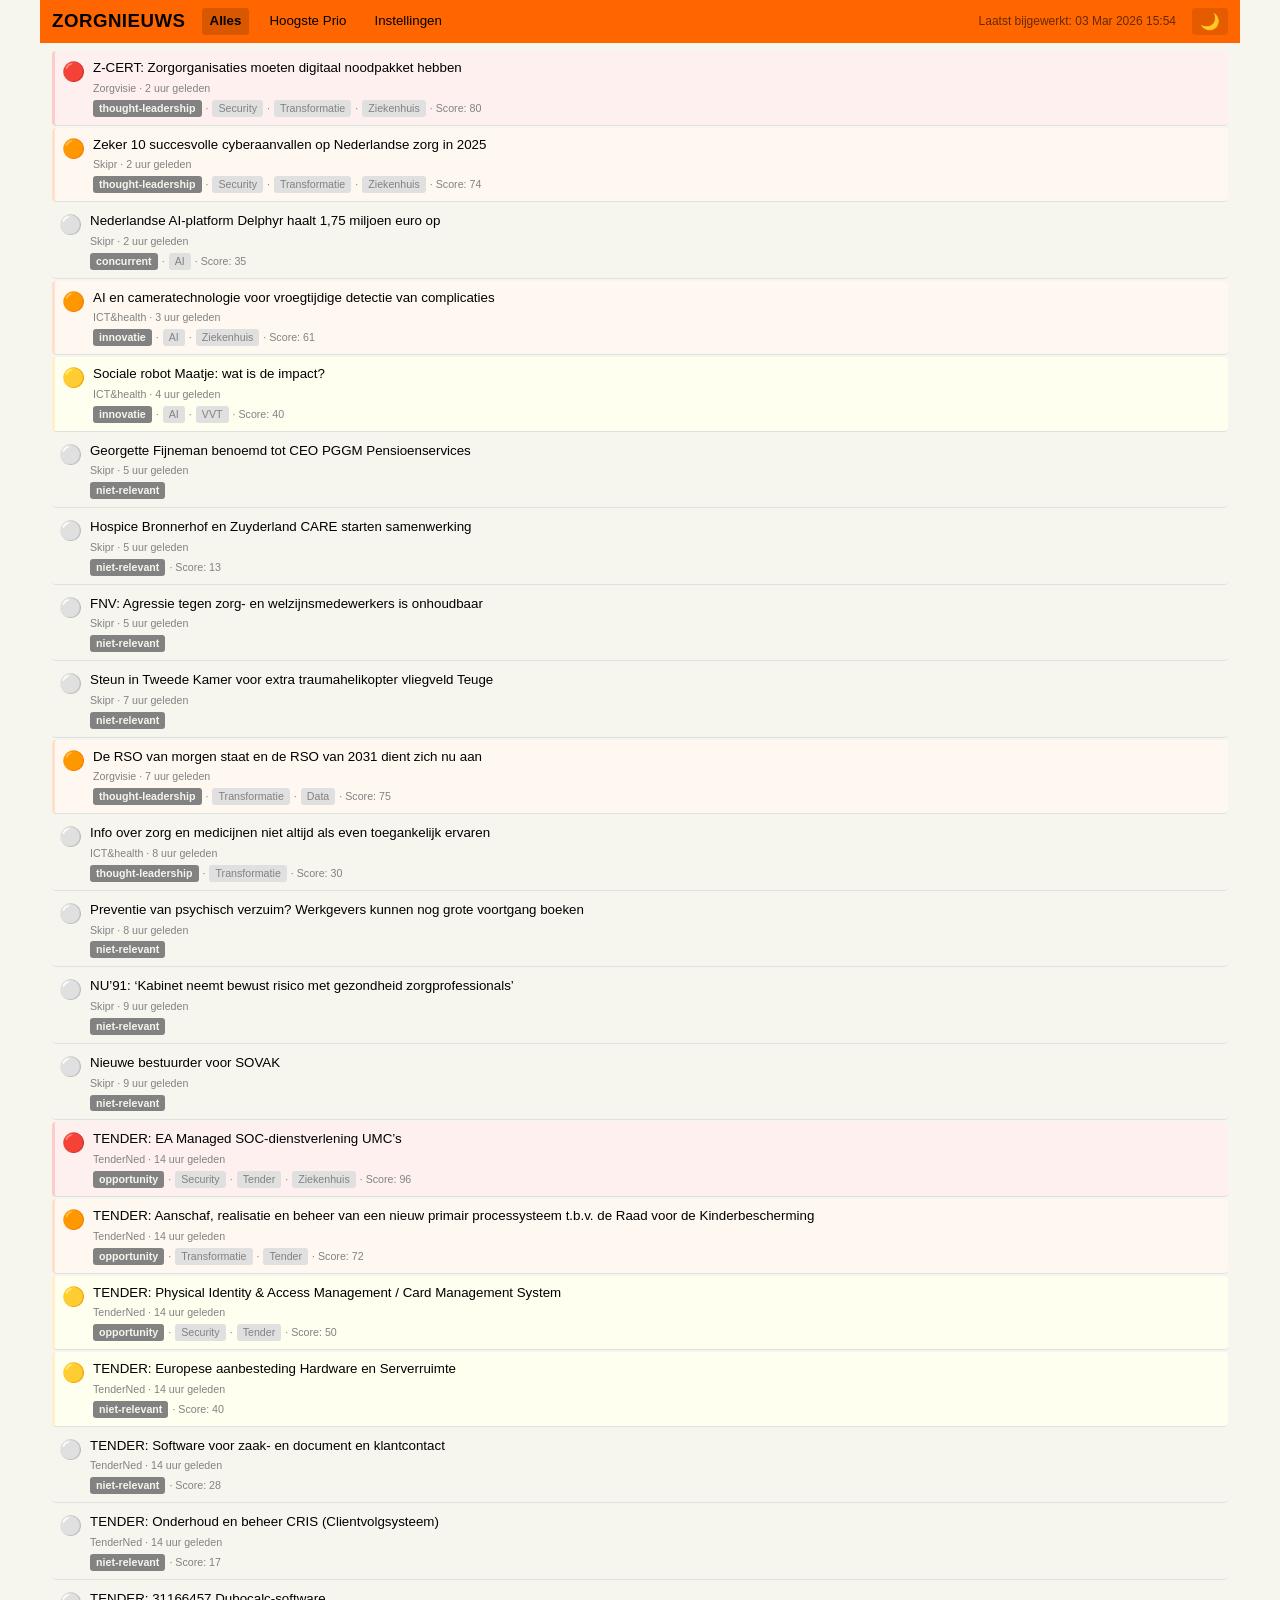
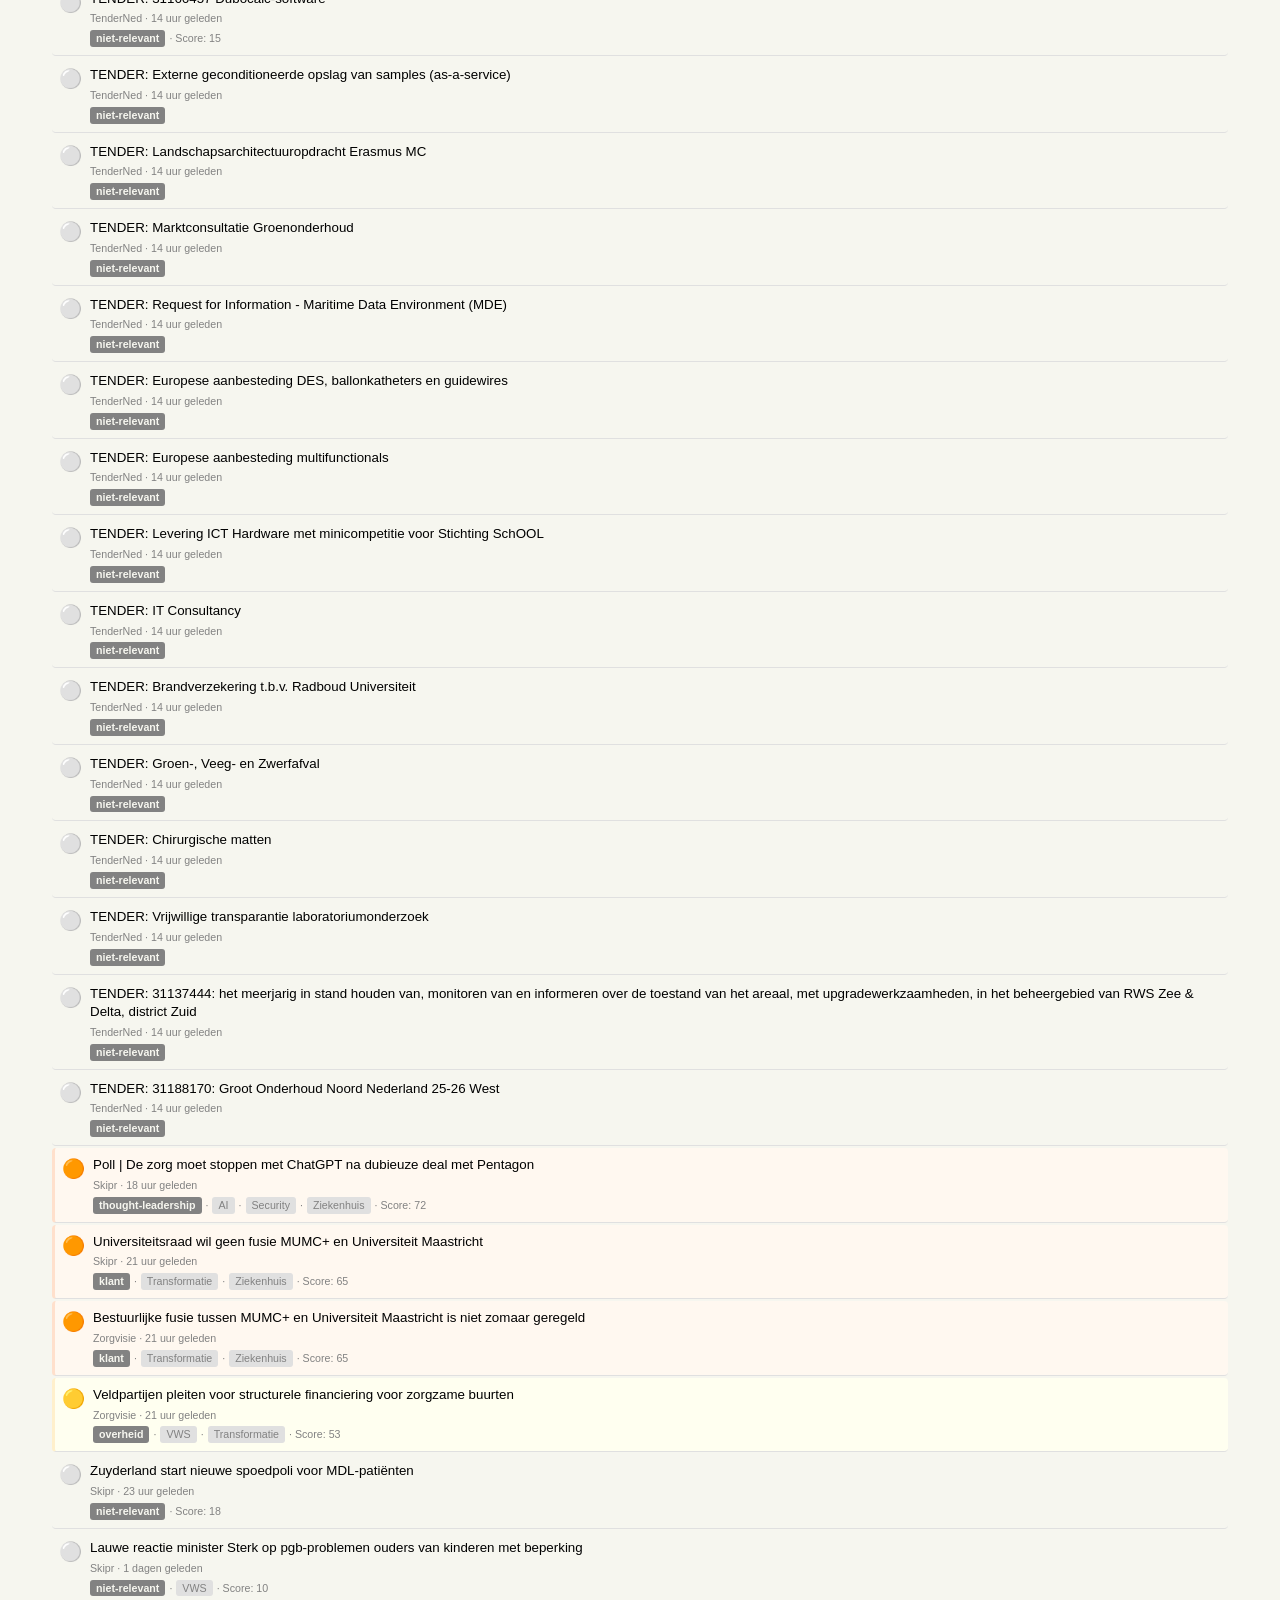
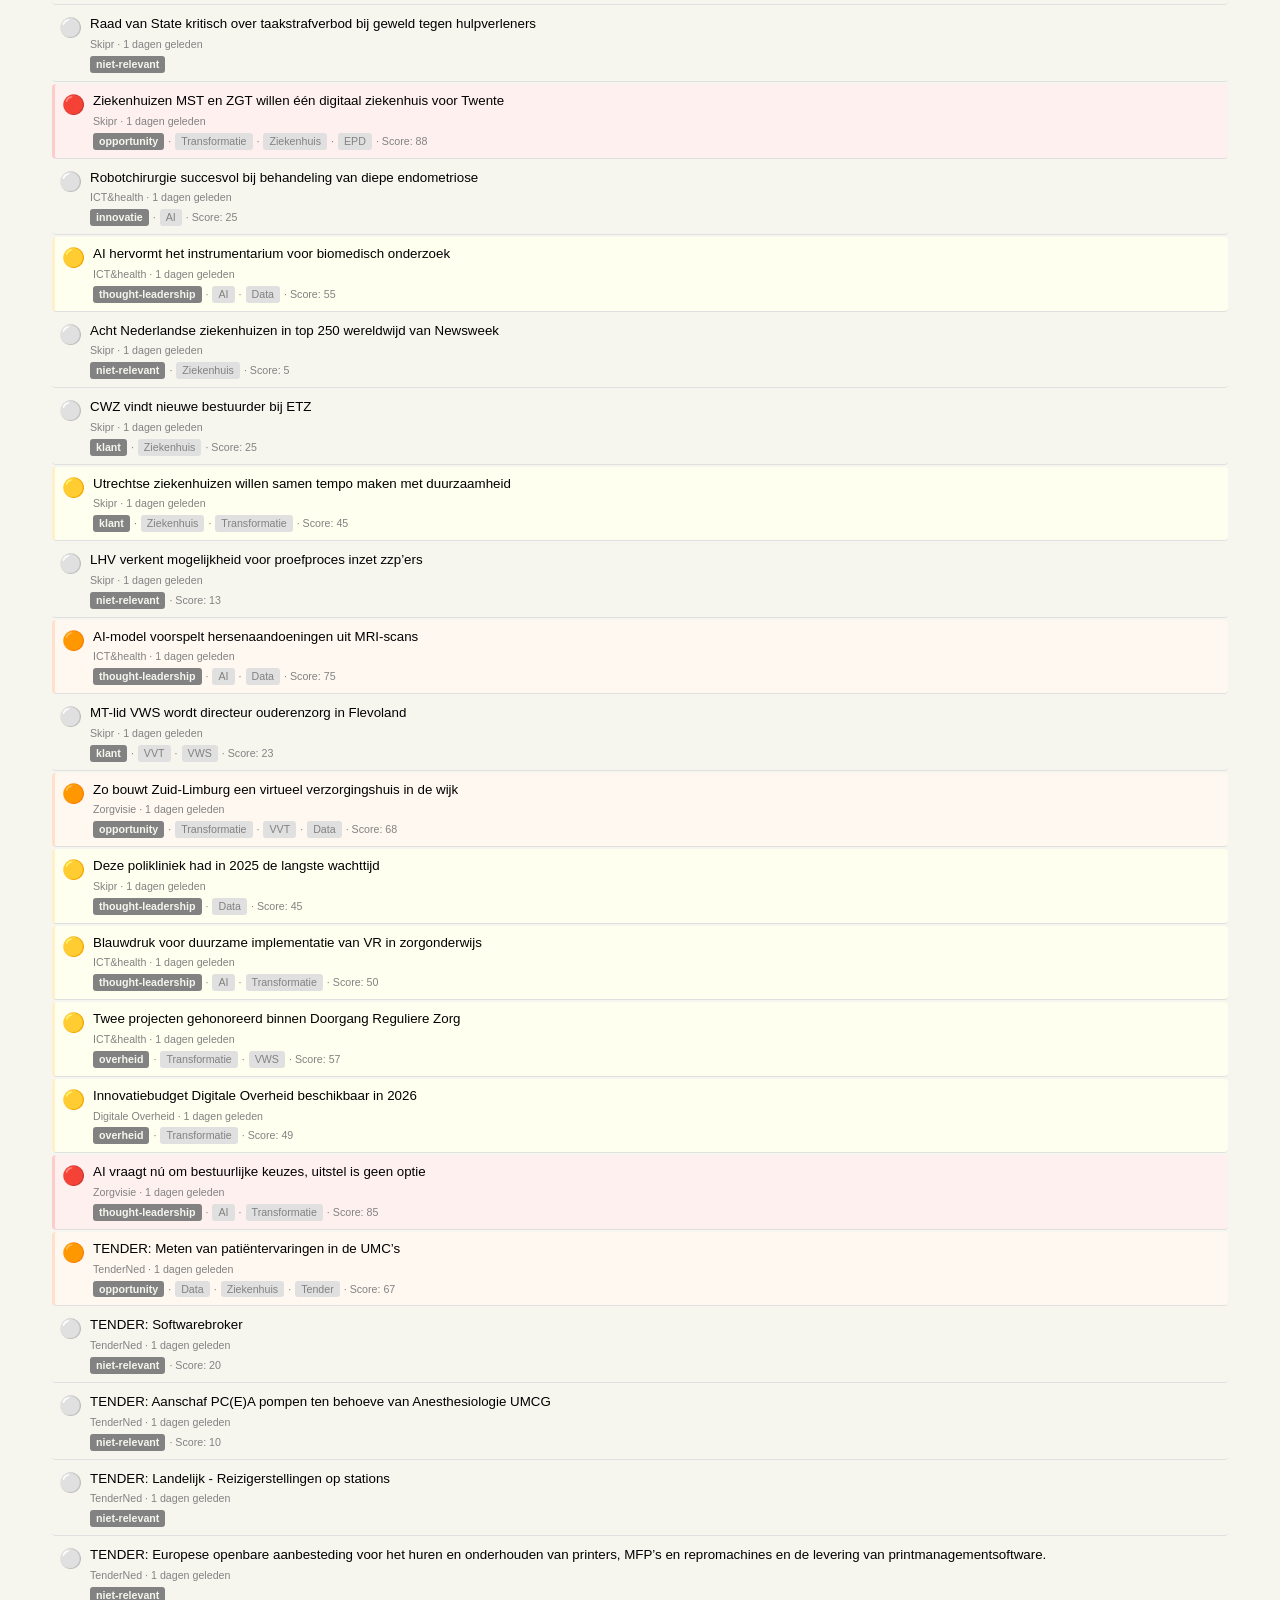
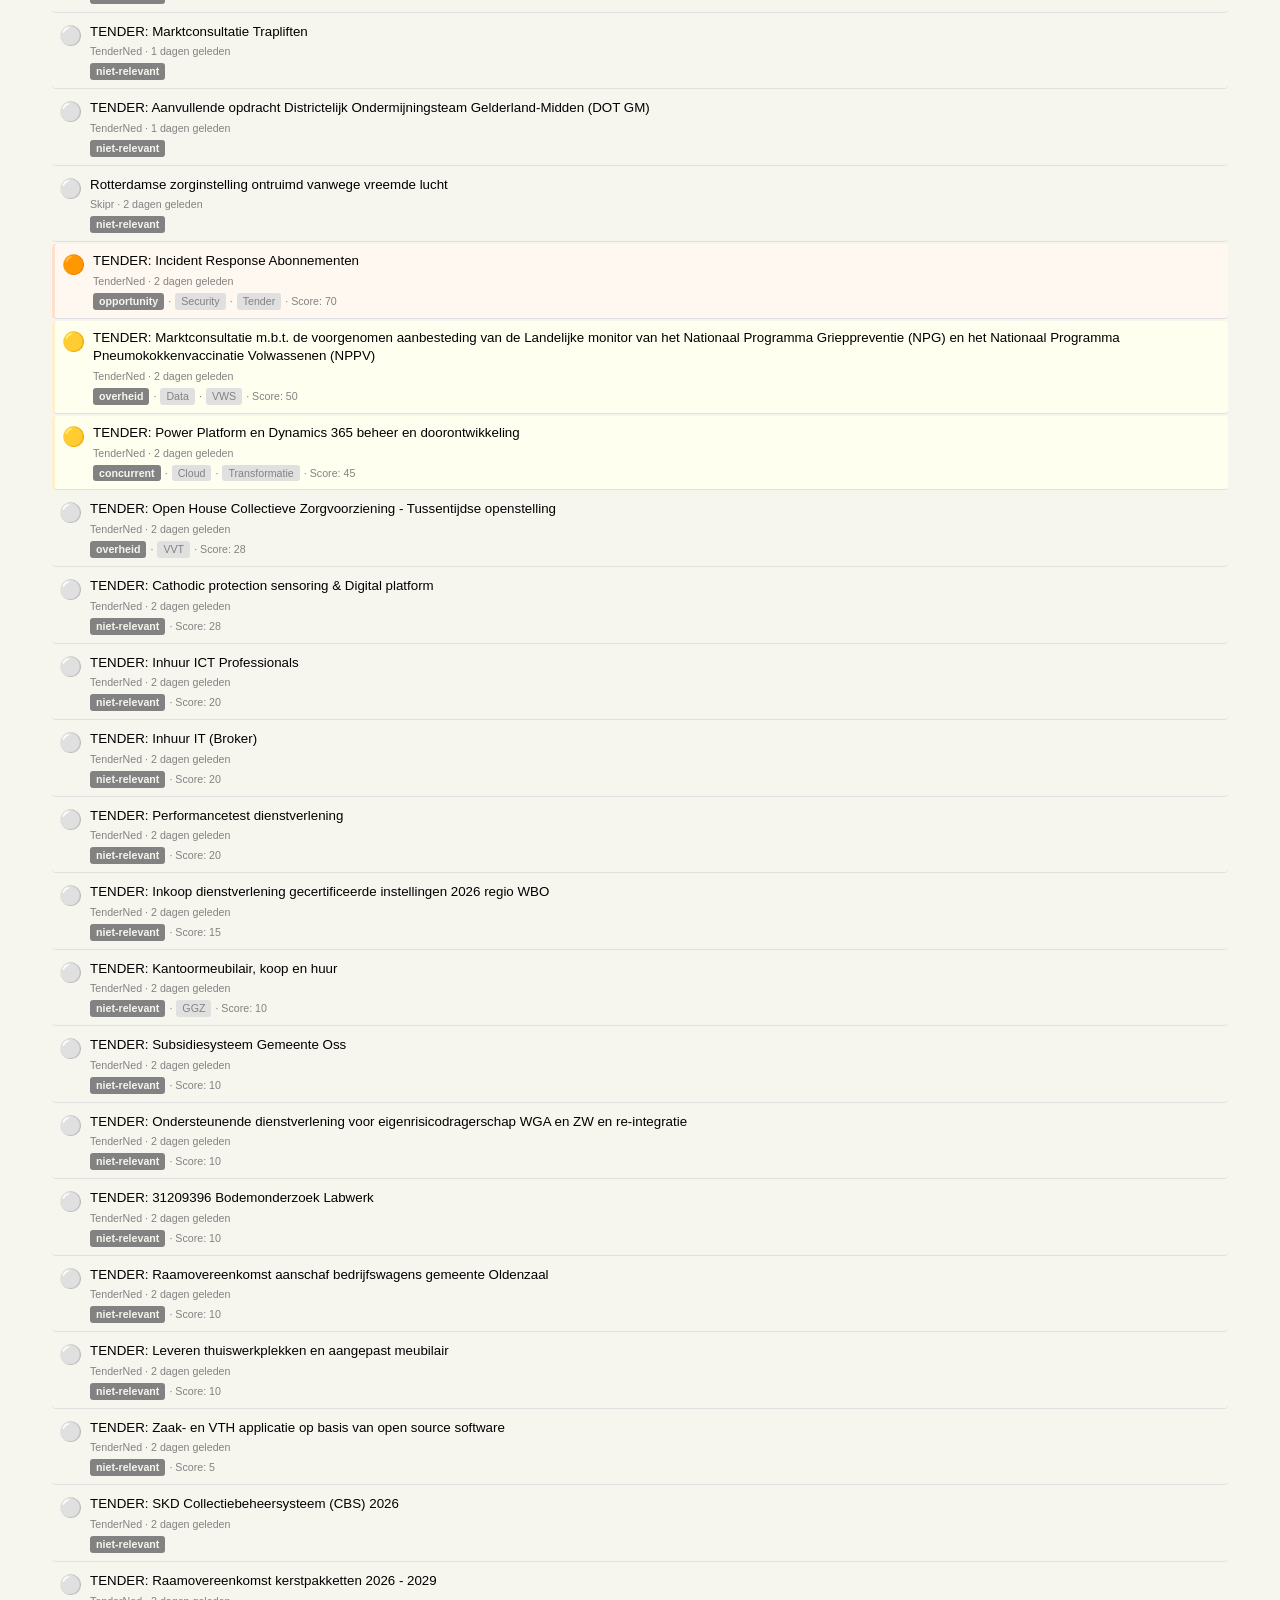
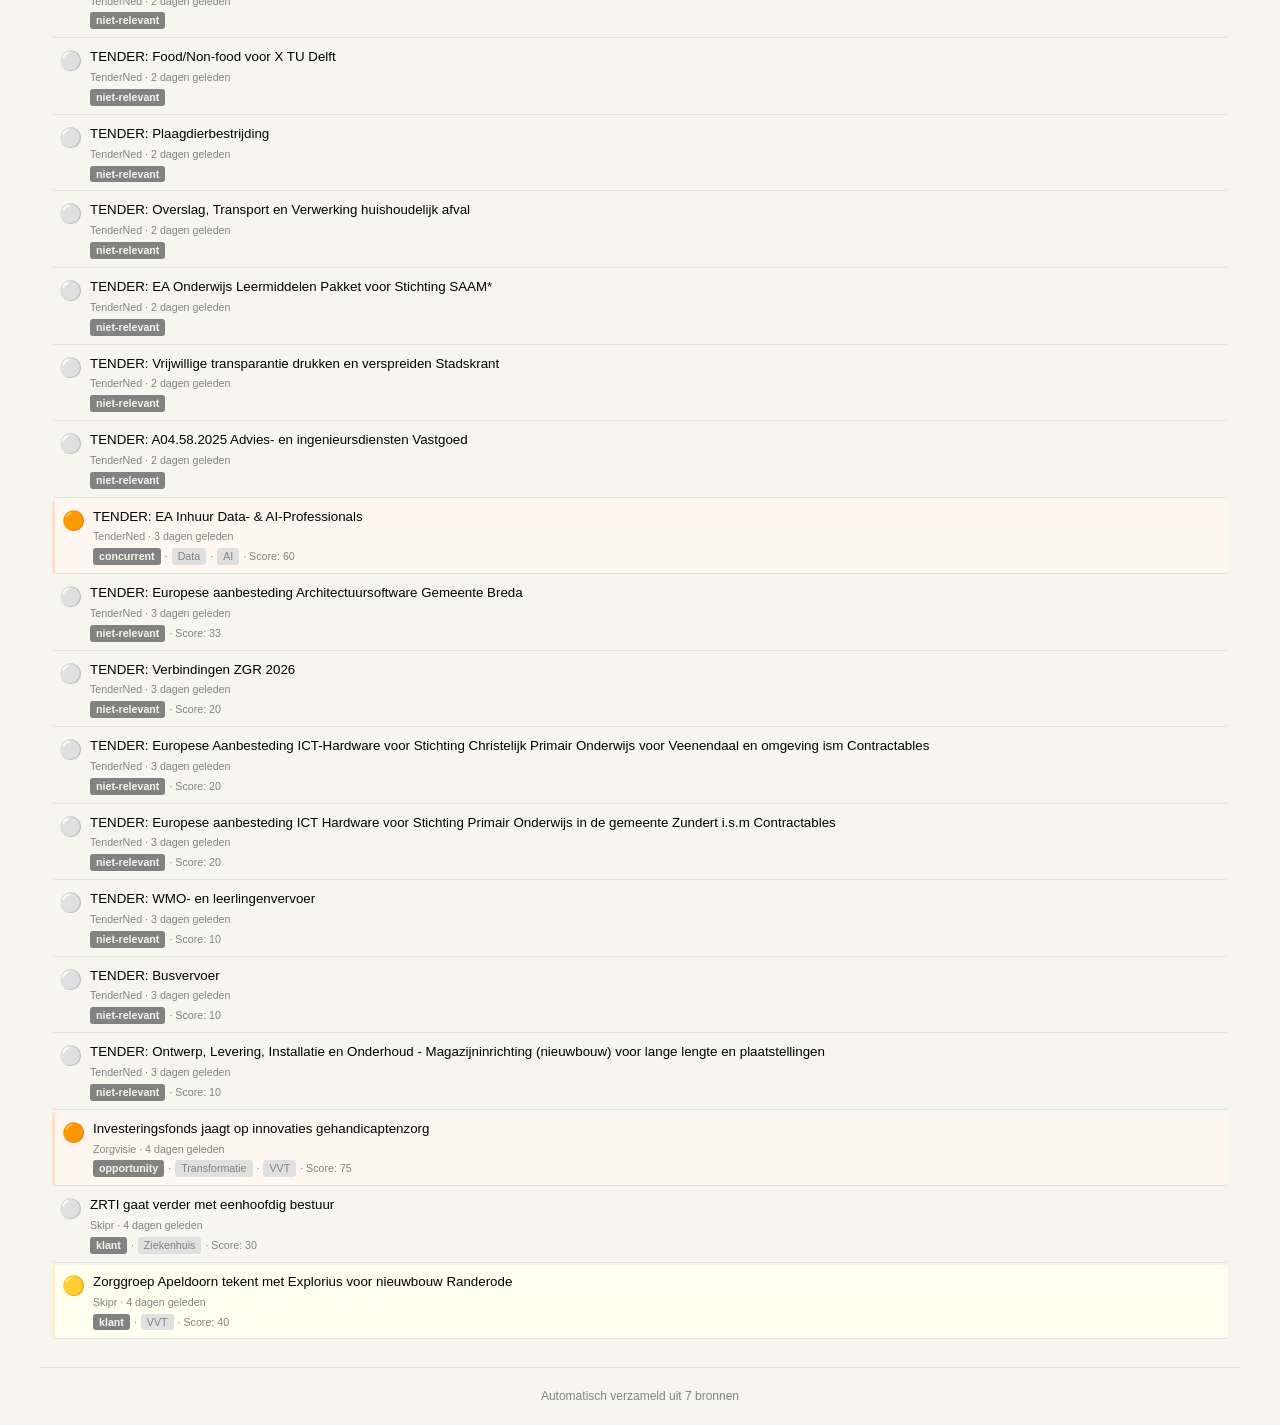
==== docs/index.html @ fc00fe41 "Initial commit: Zorgnieuws v1.0 Features: - RSS collectors (8 feeds) + TenderNed API - Claude AI sco" ====
<!DOCTYPE html>
<html lang="nl">
<head>
    <meta charset="UTF-8">
    <meta name="viewport" content="width=device-width, initial-scale=1.0">
    <title>Zorgnieuws</title>
    <link rel="stylesheet" href="style.css">
</head>
<body>
    <header>
        <h1>ZORGNIEUWS</h1>
        <nav>
            <a href="index.html" class="active">Alles</a>
            <a href="prio.html">Hoogste Prio</a>
            <a href="settings.html">Instellingen</a>
        </nav>
        <div class="updated">
            Laatst bijgewerkt: 03 Mar 2026 15:54
        </div>
        <button id="theme-toggle" class="theme-toggle" onclick="toggleDarkMode()" title="Toggle dark mode">🌙</button>
    </header>

    <main>
        <div class="articles">
            
        <article class="article critical">
            <div class="indicator">🔴</div>
            <div class="content">
                <a href="https://www.zorgvisie.nl/z-cert-zorgorganisaties-moeten-digitaal-noodpakket-hebben/" target="_blank" class="title">Z-CERT: Zorgorganisaties moeten digitaal noodpakket hebben</a>
                <div class="meta">
                    Zorgvisie · 2 uur geleden
                </div>
                <div class="tags">
                    <span class="category">thought-leadership</span> · <span class="tag">Security</span> · <span class="tag">Transformatie</span> · <span class="tag">Ziekenhuis</span> · Score: 80
                </div>
            </div>
        </article>
        <article class="article high">
            <div class="indicator">🟠</div>
            <div class="content">
                <a href="https://www.skipr.nl/nieuws/zeker-10-succesvolle-cyberaanvallen-op-nederlandse-zorg-in-2025/" target="_blank" class="title">Zeker 10 succesvolle cyberaanvallen op Nederlandse zorg in 2025</a>
                <div class="meta">
                    Skipr · 2 uur geleden
                </div>
                <div class="tags">
                    <span class="category">thought-leadership</span> · <span class="tag">Security</span> · <span class="tag">Transformatie</span> · <span class="tag">Ziekenhuis</span> · Score: 74
                </div>
            </div>
        </article>
        <article class="article low">
            <div class="indicator">⚪</div>
            <div class="content">
                <a href="https://www.skipr.nl/nieuws/nederlandse-ai-platform-delphyr-haalt-175-miljoen-euro-op/" target="_blank" class="title">Nederlandse AI-platform Delphyr haalt 1,75 miljoen euro op</a>
                <div class="meta">
                    Skipr · 2 uur geleden
                </div>
                <div class="tags">
                    <span class="category">concurrent</span> · <span class="tag">AI</span> · Score: 35
                </div>
            </div>
        </article>
        <article class="article high">
            <div class="indicator">🟠</div>
            <div class="content">
                <a href="https://www.icthealth.nl/nieuws/ai-en-cameratechnologie-voor-vroegtijdige-detectie-van-complicaties" target="_blank" class="title">AI en cameratechnologie voor vroegtijdige detectie van complicaties</a>
                <div class="meta">
                    ICT&health · 3 uur geleden
                </div>
                <div class="tags">
                    <span class="category">innovatie</span> · <span class="tag">AI</span> · <span class="tag">Ziekenhuis</span> · Score: 61
                </div>
            </div>
        </article>
        <article class="article medium">
            <div class="indicator">🟡</div>
            <div class="content">
                <a href="https://www.icthealth.nl/nieuws/sociale-robot-maatje-wat-is-de-impact" target="_blank" class="title">Sociale robot Maatje: wat is de impact?</a>
                <div class="meta">
                    ICT&health · 4 uur geleden
                </div>
                <div class="tags">
                    <span class="category">innovatie</span> · <span class="tag">AI</span> · <span class="tag">VVT</span> · Score: 40
                </div>
            </div>
        </article>
        <article class="article low">
            <div class="indicator">⚪</div>
            <div class="content">
                <a href="https://www.skipr.nl/nieuws/georgette-fijneman-benoemd-tot-ceo-pggm-pensioenservices/" target="_blank" class="title">Georgette Fijneman benoemd tot CEO PGGM Pensioenservices</a>
                <div class="meta">
                    Skipr · 5 uur geleden
                </div>
                <div class="tags">
                    <span class="category">niet-relevant</span>
                </div>
            </div>
        </article>
        <article class="article low">
            <div class="indicator">⚪</div>
            <div class="content">
                <a href="https://www.skipr.nl/nieuws/hospice-bronnerhof-en-zuyderland-care-starten-samenwerking/" target="_blank" class="title">Hospice Bronnerhof en Zuyderland CARE starten samenwerking</a>
                <div class="meta">
                    Skipr · 5 uur geleden
                </div>
                <div class="tags">
                    <span class="category">niet-relevant</span> · Score: 13
                </div>
            </div>
        </article>
        <article class="article low">
            <div class="indicator">⚪</div>
            <div class="content">
                <a href="https://www.skipr.nl/nieuws/fnv-agressie-tegen-zorg-en-welzijnsmedewerkers-is-onhoudbaar/" target="_blank" class="title">FNV: Agressie tegen zorg- en welzijnsmedewerkers is onhoudbaar</a>
                <div class="meta">
                    Skipr · 5 uur geleden
                </div>
                <div class="tags">
                    <span class="category">niet-relevant</span>
                </div>
            </div>
        </article>
        <article class="article low">
            <div class="indicator">⚪</div>
            <div class="content">
                <a href="https://www.skipr.nl/nieuws/steun-in-tweede-kamer-voor-extra-traumahelikopter-vliegveld-teuge/" target="_blank" class="title">Steun in Tweede Kamer voor extra traumahelikopter vliegveld Teuge</a>
                <div class="meta">
                    Skipr · 7 uur geleden
                </div>
                <div class="tags">
                    <span class="category">niet-relevant</span>
                </div>
            </div>
        </article>
        <article class="article high">
            <div class="indicator">🟠</div>
            <div class="content">
                <a href="https://www.zorgvisie.nl/de-rso-van-morgen-staat-en-de-rso-van-2031-dient-zich-nu-aan/" target="_blank" class="title">De RSO van morgen staat en de RSO van 2031 dient zich nu aan</a>
                <div class="meta">
                    Zorgvisie · 7 uur geleden
                </div>
                <div class="tags">
                    <span class="category">thought-leadership</span> · <span class="tag">Transformatie</span> · <span class="tag">Data</span> · Score: 75
                </div>
            </div>
        </article>
        <article class="article low">
            <div class="indicator">⚪</div>
            <div class="content">
                <a href="https://www.icthealth.nl/nieuws/info-over-zorg-en-medicijnen-niet-altijd-als-even-toegankelijk-ervaren" target="_blank" class="title">Info over zorg en medicijnen niet altijd als even toegankelijk ervaren</a>
                <div class="meta">
                    ICT&health · 8 uur geleden
                </div>
                <div class="tags">
                    <span class="category">thought-leadership</span> · <span class="tag">Transformatie</span> · Score: 30
                </div>
            </div>
        </article>
        <article class="article low">
            <div class="indicator">⚪</div>
            <div class="content">
                <a href="https://www.skipr.nl/partnernieuws/preventie-van-psychisch-verzuim-werkgevers-kunnen-nog-grote-voortgang-boeken/" target="_blank" class="title">Preventie van psychisch verzuim? Werkgevers kunnen nog grote voortgang boeken</a>
                <div class="meta">
                    Skipr · 8 uur geleden
                </div>
                <div class="tags">
                    <span class="category">niet-relevant</span>
                </div>
            </div>
        </article>
        <article class="article low">
            <div class="indicator">⚪</div>
            <div class="content">
                <a href="https://www.skipr.nl/nieuws/nu91-kabinet-neemt-bewust-risico-met-gezondheid-zorgprofessionals/" target="_blank" class="title">NU’91: ‘Kabinet neemt bewust risico met gezondheid zorgprofessionals’</a>
                <div class="meta">
                    Skipr · 9 uur geleden
                </div>
                <div class="tags">
                    <span class="category">niet-relevant</span>
                </div>
            </div>
        </article>
        <article class="article low">
            <div class="indicator">⚪</div>
            <div class="content">
                <a href="https://www.skipr.nl/nieuws/nieuwe-bestuurder-voor-sovak/" target="_blank" class="title">Nieuwe bestuurder voor SOVAK</a>
                <div class="meta">
                    Skipr · 9 uur geleden
                </div>
                <div class="tags">
                    <span class="category">niet-relevant</span>
                </div>
            </div>
        </article>
        <article class="article critical">
            <div class="indicator">🔴</div>
            <div class="content">
                <a href="https://www.tenderned.nl/aankondigingen/overzicht/414123" target="_blank" class="title">TENDER: EA Managed SOC-dienstverlening UMC’s</a>
                <div class="meta">
                    TenderNed · 14 uur geleden
                </div>
                <div class="tags">
                    <span class="category">opportunity</span> · <span class="tag">Security</span> · <span class="tag">Tender</span> · <span class="tag">Ziekenhuis</span> · Score: 96
                </div>
            </div>
        </article>
        <article class="article high">
            <div class="indicator">🟠</div>
            <div class="content">
                <a href="https://www.tenderned.nl/aankondigingen/overzicht/414132" target="_blank" class="title">TENDER: Aanschaf, realisatie en beheer van een nieuw primair processysteem t.b.v. de Raad voor de Kinderbescherming</a>
                <div class="meta">
                    TenderNed · 14 uur geleden
                </div>
                <div class="tags">
                    <span class="category">opportunity</span> · <span class="tag">Transformatie</span> · <span class="tag">Tender</span> · Score: 72
                </div>
            </div>
        </article>
        <article class="article medium">
            <div class="indicator">🟡</div>
            <div class="content">
                <a href="https://www.tenderned.nl/aankondigingen/overzicht/414122" target="_blank" class="title">TENDER: Physical Identity & Access Management / Card Management System</a>
                <div class="meta">
                    TenderNed · 14 uur geleden
                </div>
                <div class="tags">
                    <span class="category">opportunity</span> · <span class="tag">Security</span> · <span class="tag">Tender</span> · Score: 50
                </div>
            </div>
        </article>
        <article class="article medium">
            <div class="indicator">🟡</div>
            <div class="content">
                <a href="https://www.tenderned.nl/aankondigingen/overzicht/414064" target="_blank" class="title">TENDER: Europese aanbesteding Hardware en Serverruimte</a>
                <div class="meta">
                    TenderNed · 14 uur geleden
                </div>
                <div class="tags">
                    <span class="category">niet-relevant</span> · Score: 40
                </div>
            </div>
        </article>
        <article class="article low">
            <div class="indicator">⚪</div>
            <div class="content">
                <a href="https://www.tenderned.nl/aankondigingen/overzicht/414067" target="_blank" class="title">TENDER: Software voor zaak- en document en klantcontact</a>
                <div class="meta">
                    TenderNed · 14 uur geleden
                </div>
                <div class="tags">
                    <span class="category">niet-relevant</span> · Score: 28
                </div>
            </div>
        </article>
        <article class="article low">
            <div class="indicator">⚪</div>
            <div class="content">
                <a href="https://www.tenderned.nl/aankondigingen/overzicht/414058" target="_blank" class="title">TENDER: Onderhoud en beheer CRIS (Clientvolgsysteem)</a>
                <div class="meta">
                    TenderNed · 14 uur geleden
                </div>
                <div class="tags">
                    <span class="category">niet-relevant</span> · Score: 17
                </div>
            </div>
        </article>
        <article class="article low">
            <div class="indicator">⚪</div>
            <div class="content">
                <a href="https://www.tenderned.nl/aankondigingen/overzicht/414059" target="_blank" class="title">TENDER: 31166457 Dubocalc-software</a>
                <div class="meta">
                    TenderNed · 14 uur geleden
                </div>
                <div class="tags">
                    <span class="category">niet-relevant</span> · Score: 15
                </div>
            </div>
        </article>
        <article class="article low">
            <div class="indicator">⚪</div>
            <div class="content">
                <a href="https://www.tenderned.nl/aankondigingen/overzicht/414270" target="_blank" class="title">TENDER: Externe geconditioneerde opslag van samples (as-a-service)</a>
                <div class="meta">
                    TenderNed · 14 uur geleden
                </div>
                <div class="tags">
                    <span class="category">niet-relevant</span>
                </div>
            </div>
        </article>
        <article class="article low">
            <div class="indicator">⚪</div>
            <div class="content">
                <a href="https://www.tenderned.nl/aankondigingen/overzicht/414224" target="_blank" class="title">TENDER: Landschapsarchitectuuropdracht Erasmus MC</a>
                <div class="meta">
                    TenderNed · 14 uur geleden
                </div>
                <div class="tags">
                    <span class="category">niet-relevant</span>
                </div>
            </div>
        </article>
        <article class="article low">
            <div class="indicator">⚪</div>
            <div class="content">
                <a href="https://www.tenderned.nl/aankondigingen/overzicht/414204" target="_blank" class="title">TENDER: Marktconsultatie Groenonderhoud</a>
                <div class="meta">
                    TenderNed · 14 uur geleden
                </div>
                <div class="tags">
                    <span class="category">niet-relevant</span>
                </div>
            </div>
        </article>
        <article class="article low">
            <div class="indicator">⚪</div>
            <div class="content">
                <a href="https://www.tenderned.nl/aankondigingen/overzicht/414118" target="_blank" class="title">TENDER: Request for Information - Maritime Data Environment (MDE)</a>
                <div class="meta">
                    TenderNed · 14 uur geleden
                </div>
                <div class="tags">
                    <span class="category">niet-relevant</span>
                </div>
            </div>
        </article>
        <article class="article low">
            <div class="indicator">⚪</div>
            <div class="content">
                <a href="https://www.tenderned.nl/aankondigingen/overzicht/414114" target="_blank" class="title">TENDER: Europese aanbesteding DES, ballonkatheters en guidewires</a>
                <div class="meta">
                    TenderNed · 14 uur geleden
                </div>
                <div class="tags">
                    <span class="category">niet-relevant</span>
                </div>
            </div>
        </article>
        <article class="article low">
            <div class="indicator">⚪</div>
            <div class="content">
                <a href="https://www.tenderned.nl/aankondigingen/overzicht/414099" target="_blank" class="title">TENDER: Europese aanbesteding multifunctionals</a>
                <div class="meta">
                    TenderNed · 14 uur geleden
                </div>
                <div class="tags">
                    <span class="category">niet-relevant</span>
                </div>
            </div>
        </article>
        <article class="article low">
            <div class="indicator">⚪</div>
            <div class="content">
                <a href="https://www.tenderned.nl/aankondigingen/overzicht/414110" target="_blank" class="title">TENDER: Levering ICT Hardware met minicompetitie voor Stichting SchOOL</a>
                <div class="meta">
                    TenderNed · 14 uur geleden
                </div>
                <div class="tags">
                    <span class="category">niet-relevant</span>
                </div>
            </div>
        </article>
        <article class="article low">
            <div class="indicator">⚪</div>
            <div class="content">
                <a href="https://www.tenderned.nl/aankondigingen/overzicht/414093" target="_blank" class="title">TENDER: IT Consultancy</a>
                <div class="meta">
                    TenderNed · 14 uur geleden
                </div>
                <div class="tags">
                    <span class="category">niet-relevant</span>
                </div>
            </div>
        </article>
        <article class="article low">
            <div class="indicator">⚪</div>
            <div class="content">
                <a href="https://www.tenderned.nl/aankondigingen/overzicht/414080" target="_blank" class="title">TENDER: Brandverzekering t.b.v. Radboud Universiteit</a>
                <div class="meta">
                    TenderNed · 14 uur geleden
                </div>
                <div class="tags">
                    <span class="category">niet-relevant</span>
                </div>
            </div>
        </article>
        <article class="article low">
            <div class="indicator">⚪</div>
            <div class="content">
                <a href="https://www.tenderned.nl/aankondigingen/overzicht/414069" target="_blank" class="title">TENDER: Groen-, Veeg- en Zwerfafval</a>
                <div class="meta">
                    TenderNed · 14 uur geleden
                </div>
                <div class="tags">
                    <span class="category">niet-relevant</span>
                </div>
            </div>
        </article>
        <article class="article low">
            <div class="indicator">⚪</div>
            <div class="content">
                <a href="https://www.tenderned.nl/aankondigingen/overzicht/414057" target="_blank" class="title">TENDER: Chirurgische matten</a>
                <div class="meta">
                    TenderNed · 14 uur geleden
                </div>
                <div class="tags">
                    <span class="category">niet-relevant</span>
                </div>
            </div>
        </article>
        <article class="article low">
            <div class="indicator">⚪</div>
            <div class="content">
                <a href="https://www.tenderned.nl/aankondigingen/overzicht/414047" target="_blank" class="title">TENDER: Vrijwillige transparantie laboratoriumonderzoek</a>
                <div class="meta">
                    TenderNed · 14 uur geleden
                </div>
                <div class="tags">
                    <span class="category">niet-relevant</span>
                </div>
            </div>
        </article>
        <article class="article low">
            <div class="indicator">⚪</div>
            <div class="content">
                <a href="https://www.tenderned.nl/aankondigingen/overzicht/414040" target="_blank" class="title">TENDER: 31137444: het meerjarig in stand houden van, monitoren van en informeren over de toestand van het areaal, met upgradewerkzaamheden, in het beheergebied van RWS Zee & Delta, district Zuid</a>
                <div class="meta">
                    TenderNed · 14 uur geleden
                </div>
                <div class="tags">
                    <span class="category">niet-relevant</span>
                </div>
            </div>
        </article>
        <article class="article low">
            <div class="indicator">⚪</div>
            <div class="content">
                <a href="https://www.tenderned.nl/aankondigingen/overzicht/414038" target="_blank" class="title">TENDER: 31188170: Groot Onderhoud Noord Nederland 25-26 West</a>
                <div class="meta">
                    TenderNed · 14 uur geleden
                </div>
                <div class="tags">
                    <span class="category">niet-relevant</span>
                </div>
            </div>
        </article>
        <article class="article high">
            <div class="indicator">🟠</div>
            <div class="content">
                <a href="https://www.skipr.nl/nieuws/poll-zorg-moet-stoppen-met-chatgpt-na-dubieuze-deal-met-pentagon/" target="_blank" class="title">Poll | De zorg moet stoppen met ChatGPT na dubieuze deal met Pentagon</a>
                <div class="meta">
                    Skipr · 18 uur geleden
                </div>
                <div class="tags">
                    <span class="category">thought-leadership</span> · <span class="tag">AI</span> · <span class="tag">Security</span> · <span class="tag">Ziekenhuis</span> · Score: 72
                </div>
            </div>
        </article>
        <article class="article high">
            <div class="indicator">🟠</div>
            <div class="content">
                <a href="https://www.skipr.nl/nieuws/universiteitsraad-wil-geen-fusie-mumc-en-universiteit-maastricht/" target="_blank" class="title">Universiteitsraad wil geen fusie MUMC+ en Universiteit Maastricht</a>
                <div class="meta">
                    Skipr · 21 uur geleden
                </div>
                <div class="tags">
                    <span class="category">klant</span> · <span class="tag">Transformatie</span> · <span class="tag">Ziekenhuis</span> · Score: 65
                </div>
            </div>
        </article>
        <article class="article high">
            <div class="indicator">🟠</div>
            <div class="content">
                <a href="https://www.zorgvisie.nl/fusie-tussen-mumc-en-universiteit-maastricht/" target="_blank" class="title">Bestuurlijke fusie tussen MUMC+ en Universiteit Maastricht is niet zomaar geregeld</a>
                <div class="meta">
                    Zorgvisie · 21 uur geleden
                </div>
                <div class="tags">
                    <span class="category">klant</span> · <span class="tag">Transformatie</span> · <span class="tag">Ziekenhuis</span> · Score: 65
                </div>
            </div>
        </article>
        <article class="article medium">
            <div class="indicator">🟡</div>
            <div class="content">
                <a href="https://www.zorgvisie.nl/veldpartijen-pleiten-voor-structurele-financiering-voor-zorgzame-buurten/" target="_blank" class="title">Veldpartijen pleiten voor structurele financiering voor zorgzame buurten</a>
                <div class="meta">
                    Zorgvisie · 21 uur geleden
                </div>
                <div class="tags">
                    <span class="category">overheid</span> · <span class="tag">VWS</span> · <span class="tag">Transformatie</span> · Score: 53
                </div>
            </div>
        </article>
        <article class="article low">
            <div class="indicator">⚪</div>
            <div class="content">
                <a href="https://www.skipr.nl/nieuws/zuyderland-start-nieuwe-spoedpoli-voor-mdl-patienten/" target="_blank" class="title">Zuyderland start nieuwe spoedpoli voor MDL-patiënten</a>
                <div class="meta">
                    Skipr · 23 uur geleden
                </div>
                <div class="tags">
                    <span class="category">niet-relevant</span> · Score: 18
                </div>
            </div>
        </article>
        <article class="article low">
            <div class="indicator">⚪</div>
            <div class="content">
                <a href="https://www.skipr.nl/nieuws/lauwe-reactie-minister-sterk-op-pgb-problemen-ouders-van-kinderen-met-beperking/" target="_blank" class="title">Lauwe reactie minister Sterk op pgb-problemen ouders van kinderen met beperking</a>
                <div class="meta">
                    Skipr · 1 dagen geleden
                </div>
                <div class="tags">
                    <span class="category">niet-relevant</span> · <span class="tag">VWS</span> · Score: 10
                </div>
            </div>
        </article>
        <article class="article low">
            <div class="indicator">⚪</div>
            <div class="content">
                <a href="https://www.skipr.nl/nieuws/raad-van-state-kritisch-over-taakstrafverbod-bij-geweld-tegen-hulpverleners/" target="_blank" class="title">Raad van State kritisch over taakstrafverbod bij geweld tegen hulpverleners</a>
                <div class="meta">
                    Skipr · 1 dagen geleden
                </div>
                <div class="tags">
                    <span class="category">niet-relevant</span>
                </div>
            </div>
        </article>
        <article class="article critical">
            <div class="indicator">🔴</div>
            <div class="content">
                <a href="https://www.skipr.nl/nieuws/ziekenhuizen-mst-en-zgt-willen-een-digitaal-ziekenhuis-voor-twente/" target="_blank" class="title">Ziekenhuizen MST en ZGT willen één digitaal ziekenhuis voor Twente</a>
                <div class="meta">
                    Skipr · 1 dagen geleden
                </div>
                <div class="tags">
                    <span class="category">opportunity</span> · <span class="tag">Transformatie</span> · <span class="tag">Ziekenhuis</span> · <span class="tag">EPD</span> · Score: 88
                </div>
            </div>
        </article>
        <article class="article low">
            <div class="indicator">⚪</div>
            <div class="content">
                <a href="https://www.icthealth.nl/nieuws/robotchirurgie-succesvol-bij-behandeling-van-diepe-endometriose" target="_blank" class="title">Robotchirurgie succesvol bij behandeling van diepe endometriose</a>
                <div class="meta">
                    ICT&health · 1 dagen geleden
                </div>
                <div class="tags">
                    <span class="category">innovatie</span> · <span class="tag">AI</span> · Score: 25
                </div>
            </div>
        </article>
        <article class="article medium">
            <div class="indicator">🟡</div>
            <div class="content">
                <a href="https://www.icthealth.nl/nieuws/ai-hervormt-het-instrumentarium-voor-biomedisch-onderzoek" target="_blank" class="title">AI hervormt het instrumentarium voor biomedisch onderzoek</a>
                <div class="meta">
                    ICT&health · 1 dagen geleden
                </div>
                <div class="tags">
                    <span class="category">thought-leadership</span> · <span class="tag">AI</span> · <span class="tag">Data</span> · Score: 55
                </div>
            </div>
        </article>
        <article class="article low">
            <div class="indicator">⚪</div>
            <div class="content">
                <a href="https://www.skipr.nl/nieuws/acht-nederlandse-ziekenhuizen-in-top-250-wereldwijd-van-newsweek/" target="_blank" class="title">Acht Nederlandse ziekenhuizen in top 250 wereldwijd van Newsweek</a>
                <div class="meta">
                    Skipr · 1 dagen geleden
                </div>
                <div class="tags">
                    <span class="category">niet-relevant</span> · <span class="tag">Ziekenhuis</span> · Score: 5
                </div>
            </div>
        </article>
        <article class="article low">
            <div class="indicator">⚪</div>
            <div class="content">
                <a href="https://www.skipr.nl/nieuws/cwz-vindt-nieuwe-bestuurder-bij-etz/" target="_blank" class="title">CWZ vindt nieuwe bestuurder bij ETZ</a>
                <div class="meta">
                    Skipr · 1 dagen geleden
                </div>
                <div class="tags">
                    <span class="category">klant</span> · <span class="tag">Ziekenhuis</span> · Score: 25
                </div>
            </div>
        </article>
        <article class="article medium">
            <div class="indicator">🟡</div>
            <div class="content">
                <a href="https://www.skipr.nl/nieuws/utrechtse-ziekenhuizen-willen-samen-tempo-maken-met-duurzaamheid/" target="_blank" class="title">Utrechtse ziekenhuizen willen samen tempo maken met duurzaamheid</a>
                <div class="meta">
                    Skipr · 1 dagen geleden
                </div>
                <div class="tags">
                    <span class="category">klant</span> · <span class="tag">Ziekenhuis</span> · <span class="tag">Transformatie</span> · Score: 45
                </div>
            </div>
        </article>
        <article class="article low">
            <div class="indicator">⚪</div>
            <div class="content">
                <a href="https://www.skipr.nl/nieuws/lhv-verkent-mogelijkheid-voor-proefproces-inzet-zzpers/" target="_blank" class="title">LHV verkent mogelijkheid voor proefproces inzet zzp’ers</a>
                <div class="meta">
                    Skipr · 1 dagen geleden
                </div>
                <div class="tags">
                    <span class="category">niet-relevant</span> · Score: 13
                </div>
            </div>
        </article>
        <article class="article high">
            <div class="indicator">🟠</div>
            <div class="content">
                <a href="https://www.icthealth.nl/nieuws/ai-model-voorspelt-hersenaandoeningen-uit-mri-scans" target="_blank" class="title">AI-model voorspelt hersenaandoeningen uit MRI-scans</a>
                <div class="meta">
                    ICT&health · 1 dagen geleden
                </div>
                <div class="tags">
                    <span class="category">thought-leadership</span> · <span class="tag">AI</span> · <span class="tag">Data</span> · Score: 75
                </div>
            </div>
        </article>
        <article class="article low">
            <div class="indicator">⚪</div>
            <div class="content">
                <a href="https://www.skipr.nl/nieuws/mt-lid-vws-wordt-directeur-ouderenzorg-in-flevoland/" target="_blank" class="title">MT-lid VWS wordt directeur ouderenzorg in Flevoland</a>
                <div class="meta">
                    Skipr · 1 dagen geleden
                </div>
                <div class="tags">
                    <span class="category">klant</span> · <span class="tag">VVT</span> · <span class="tag">VWS</span> · Score: 23
                </div>
            </div>
        </article>
        <article class="article high">
            <div class="indicator">🟠</div>
            <div class="content">
                <a href="https://www.zorgvisie.nl/zo-bouwt-zuid-limburg-een-virtueel-verzorgingshuis-in-de-wijk/" target="_blank" class="title">Zo bouwt Zuid-Limburg een virtueel verzorgingshuis in de wijk</a>
                <div class="meta">
                    Zorgvisie · 1 dagen geleden
                </div>
                <div class="tags">
                    <span class="category">opportunity</span> · <span class="tag">Transformatie</span> · <span class="tag">VVT</span> · <span class="tag">Data</span> · Score: 68
                </div>
            </div>
        </article>
        <article class="article medium">
            <div class="indicator">🟡</div>
            <div class="content">
                <a href="https://www.skipr.nl/nieuws/deze-polikliniek-had-in-2025-de-langste-wachttijd/" target="_blank" class="title">Deze polikliniek had in 2025 de langste wachttijd</a>
                <div class="meta">
                    Skipr · 1 dagen geleden
                </div>
                <div class="tags">
                    <span class="category">thought-leadership</span> · <span class="tag">Data</span> · Score: 45
                </div>
            </div>
        </article>
        <article class="article medium">
            <div class="indicator">🟡</div>
            <div class="content">
                <a href="https://www.icthealth.nl/nieuws/blauwdruk-voor-duurzame-implementatie-van-vr-in-zorgonderwijs" target="_blank" class="title">Blauwdruk voor duurzame implementatie van VR in zorgonderwijs</a>
                <div class="meta">
                    ICT&health · 1 dagen geleden
                </div>
                <div class="tags">
                    <span class="category">thought-leadership</span> · <span class="tag">AI</span> · <span class="tag">Transformatie</span> · Score: 50
                </div>
            </div>
        </article>
        <article class="article medium">
            <div class="indicator">🟡</div>
            <div class="content">
                <a href="https://www.icthealth.nl/nieuws/twee-projecten-gehonoreerd-binnen-doorgang-reguliere-zorg" target="_blank" class="title">Twee projecten gehonoreerd binnen Doorgang Reguliere Zorg</a>
                <div class="meta">
                    ICT&health · 1 dagen geleden
                </div>
                <div class="tags">
                    <span class="category">overheid</span> · <span class="tag">Transformatie</span> · <span class="tag">VWS</span> · Score: 57
                </div>
            </div>
        </article>
        <article class="article medium">
            <div class="indicator">🟡</div>
            <div class="content">
                <a href="https://www.digitaleoverheid.nl/nieuws/innovatiebudget-digitale-overheid-beschikbaar-in-2026/" target="_blank" class="title">Innovatiebudget Digitale Overheid beschikbaar in 2026</a>
                <div class="meta">
                    Digitale Overheid · 1 dagen geleden
                </div>
                <div class="tags">
                    <span class="category">overheid</span> · <span class="tag">Transformatie</span> · Score: 49
                </div>
            </div>
        </article>
        <article class="article critical">
            <div class="indicator">🔴</div>
            <div class="content">
                <a href="https://www.zorgvisie.nl/ai-vraagt-nu-om-bestuurlijke-keuzes-uitstel-is-geen-optie/" target="_blank" class="title">AI vraagt nú om bestuurlijke keuzes, uitstel is geen optie</a>
                <div class="meta">
                    Zorgvisie · 1 dagen geleden
                </div>
                <div class="tags">
                    <span class="category">thought-leadership</span> · <span class="tag">AI</span> · <span class="tag">Transformatie</span> · Score: 85
                </div>
            </div>
        </article>
        <article class="article high">
            <div class="indicator">🟠</div>
            <div class="content">
                <a href="https://www.tenderned.nl/aankondigingen/overzicht/414102" target="_blank" class="title">TENDER: Meten van patiëntervaringen in de UMC’s</a>
                <div class="meta">
                    TenderNed · 1 dagen geleden
                </div>
                <div class="tags">
                    <span class="category">opportunity</span> · <span class="tag">Data</span> · <span class="tag">Ziekenhuis</span> · <span class="tag">Tender</span> · Score: 67
                </div>
            </div>
        </article>
        <article class="article low">
            <div class="indicator">⚪</div>
            <div class="content">
                <a href="https://www.tenderned.nl/aankondigingen/overzicht/414054" target="_blank" class="title">TENDER: Softwarebroker</a>
                <div class="meta">
                    TenderNed · 1 dagen geleden
                </div>
                <div class="tags">
                    <span class="category">niet-relevant</span> · Score: 20
                </div>
            </div>
        </article>
        <article class="article low">
            <div class="indicator">⚪</div>
            <div class="content">
                <a href="https://www.tenderned.nl/aankondigingen/overzicht/414149" target="_blank" class="title">TENDER: Aanschaf PC(E)A pompen ten behoeve van Anesthesiologie UMCG</a>
                <div class="meta">
                    TenderNed · 1 dagen geleden
                </div>
                <div class="tags">
                    <span class="category">niet-relevant</span> · Score: 10
                </div>
            </div>
        </article>
        <article class="article low">
            <div class="indicator">⚪</div>
            <div class="content">
                <a href="https://www.tenderned.nl/aankondigingen/overzicht/414185" target="_blank" class="title">TENDER: Landelijk - Reizigerstellingen op stations</a>
                <div class="meta">
                    TenderNed · 1 dagen geleden
                </div>
                <div class="tags">
                    <span class="category">niet-relevant</span>
                </div>
            </div>
        </article>
        <article class="article low">
            <div class="indicator">⚪</div>
            <div class="content">
                <a href="https://www.tenderned.nl/aankondigingen/overzicht/414134" target="_blank" class="title">TENDER: Europese openbare aanbesteding voor het huren en onderhouden van printers, MFP’s en repromachines en de levering van printmanagementsoftware.</a>
                <div class="meta">
                    TenderNed · 1 dagen geleden
                </div>
                <div class="tags">
                    <span class="category">niet-relevant</span>
                </div>
            </div>
        </article>
        <article class="article low">
            <div class="indicator">⚪</div>
            <div class="content">
                <a href="https://www.tenderned.nl/aankondigingen/overzicht/414087" target="_blank" class="title">TENDER: Marktconsultatie Trapliften</a>
                <div class="meta">
                    TenderNed · 1 dagen geleden
                </div>
                <div class="tags">
                    <span class="category">niet-relevant</span>
                </div>
            </div>
        </article>
        <article class="article low">
            <div class="indicator">⚪</div>
            <div class="content">
                <a href="https://www.tenderned.nl/aankondigingen/overzicht/414065" target="_blank" class="title">TENDER: Aanvullende opdracht Districtelijk Ondermijningsteam Gelderland-Midden (DOT GM)</a>
                <div class="meta">
                    TenderNed · 1 dagen geleden
                </div>
                <div class="tags">
                    <span class="category">niet-relevant</span>
                </div>
            </div>
        </article>
        <article class="article low">
            <div class="indicator">⚪</div>
            <div class="content">
                <a href="https://www.skipr.nl/nieuws/rotterdamse-zorginstelling-ontruimd-vanwege-vreemde-lucht/" target="_blank" class="title">Rotterdamse zorginstelling ontruimd vanwege vreemde lucht</a>
                <div class="meta">
                    Skipr · 2 dagen geleden
                </div>
                <div class="tags">
                    <span class="category">niet-relevant</span>
                </div>
            </div>
        </article>
        <article class="article high">
            <div class="indicator">🟠</div>
            <div class="content">
                <a href="https://www.tenderned.nl/aankondigingen/overzicht/413939" target="_blank" class="title">TENDER: Incident Response Abonnementen</a>
                <div class="meta">
                    TenderNed · 2 dagen geleden
                </div>
                <div class="tags">
                    <span class="category">opportunity</span> · <span class="tag">Security</span> · <span class="tag">Tender</span> · Score: 70
                </div>
            </div>
        </article>
        <article class="article medium">
            <div class="indicator">🟡</div>
            <div class="content">
                <a href="https://www.tenderned.nl/aankondigingen/overzicht/414013" target="_blank" class="title">TENDER: Marktconsultatie m.b.t. de voorgenomen aanbesteding van de Landelijke monitor van het Nationaal Programma Grieppreventie (NPG) en het Nationaal Programma Pneumokokkenvaccinatie Volwassenen (NPPV)</a>
                <div class="meta">
                    TenderNed · 2 dagen geleden
                </div>
                <div class="tags">
                    <span class="category">overheid</span> · <span class="tag">Data</span> · <span class="tag">VWS</span> · Score: 50
                </div>
            </div>
        </article>
        <article class="article medium">
            <div class="indicator">🟡</div>
            <div class="content">
                <a href="https://www.tenderned.nl/aankondigingen/overzicht/414010" target="_blank" class="title">TENDER: Power Platform en Dynamics 365 beheer en doorontwikkeling</a>
                <div class="meta">
                    TenderNed · 2 dagen geleden
                </div>
                <div class="tags">
                    <span class="category">concurrent</span> · <span class="tag">Cloud</span> · <span class="tag">Transformatie</span> · Score: 45
                </div>
            </div>
        </article>
        <article class="article low">
            <div class="indicator">⚪</div>
            <div class="content">
                <a href="https://www.tenderned.nl/aankondigingen/overzicht/413923" target="_blank" class="title">TENDER: Open House Collectieve Zorgvoorziening - Tussentijdse openstelling</a>
                <div class="meta">
                    TenderNed · 2 dagen geleden
                </div>
                <div class="tags">
                    <span class="category">overheid</span> · <span class="tag">VVT</span> · Score: 28
                </div>
            </div>
        </article>
        <article class="article low">
            <div class="indicator">⚪</div>
            <div class="content">
                <a href="https://www.tenderned.nl/aankondigingen/overzicht/413851" target="_blank" class="title">TENDER: Cathodic protection sensoring & Digital platform</a>
                <div class="meta">
                    TenderNed · 2 dagen geleden
                </div>
                <div class="tags">
                    <span class="category">niet-relevant</span> · Score: 28
                </div>
            </div>
        </article>
        <article class="article low">
            <div class="indicator">⚪</div>
            <div class="content">
                <a href="https://www.tenderned.nl/aankondigingen/overzicht/413969" target="_blank" class="title">TENDER: Inhuur ICT Professionals</a>
                <div class="meta">
                    TenderNed · 2 dagen geleden
                </div>
                <div class="tags">
                    <span class="category">niet-relevant</span> · Score: 20
                </div>
            </div>
        </article>
        <article class="article low">
            <div class="indicator">⚪</div>
            <div class="content">
                <a href="https://www.tenderned.nl/aankondigingen/overzicht/413914" target="_blank" class="title">TENDER: Inhuur IT (Broker)</a>
                <div class="meta">
                    TenderNed · 2 dagen geleden
                </div>
                <div class="tags">
                    <span class="category">niet-relevant</span> · Score: 20
                </div>
            </div>
        </article>
        <article class="article low">
            <div class="indicator">⚪</div>
            <div class="content">
                <a href="https://www.tenderned.nl/aankondigingen/overzicht/413913" target="_blank" class="title">TENDER: Performancetest dienstverlening</a>
                <div class="meta">
                    TenderNed · 2 dagen geleden
                </div>
                <div class="tags">
                    <span class="category">niet-relevant</span> · Score: 20
                </div>
            </div>
        </article>
        <article class="article low">
            <div class="indicator">⚪</div>
            <div class="content">
                <a href="https://www.tenderned.nl/aankondigingen/overzicht/413866" target="_blank" class="title">TENDER: Inkoop dienstverlening gecertificeerde instellingen 2026 regio WBO</a>
                <div class="meta">
                    TenderNed · 2 dagen geleden
                </div>
                <div class="tags">
                    <span class="category">niet-relevant</span> · Score: 15
                </div>
            </div>
        </article>
        <article class="article low">
            <div class="indicator">⚪</div>
            <div class="content">
                <a href="https://www.tenderned.nl/aankondigingen/overzicht/413947" target="_blank" class="title">TENDER: Kantoormeubilair, koop en huur</a>
                <div class="meta">
                    TenderNed · 2 dagen geleden
                </div>
                <div class="tags">
                    <span class="category">niet-relevant</span> · <span class="tag">GGZ</span> · Score: 10
                </div>
            </div>
        </article>
        <article class="article low">
            <div class="indicator">⚪</div>
            <div class="content">
                <a href="https://www.tenderned.nl/aankondigingen/overzicht/413877" target="_blank" class="title">TENDER: Subsidiesysteem Gemeente Oss</a>
                <div class="meta">
                    TenderNed · 2 dagen geleden
                </div>
                <div class="tags">
                    <span class="category">niet-relevant</span> · Score: 10
                </div>
            </div>
        </article>
        <article class="article low">
            <div class="indicator">⚪</div>
            <div class="content">
                <a href="https://www.tenderned.nl/aankondigingen/overzicht/413872" target="_blank" class="title">TENDER: Ondersteunende dienstverlening voor eigenrisicodragerschap WGA en ZW en re-integratie</a>
                <div class="meta">
                    TenderNed · 2 dagen geleden
                </div>
                <div class="tags">
                    <span class="category">niet-relevant</span> · Score: 10
                </div>
            </div>
        </article>
        <article class="article low">
            <div class="indicator">⚪</div>
            <div class="content">
                <a href="https://www.tenderned.nl/aankondigingen/overzicht/413865" target="_blank" class="title">TENDER: 31209396 Bodemonderzoek Labwerk</a>
                <div class="meta">
                    TenderNed · 2 dagen geleden
                </div>
                <div class="tags">
                    <span class="category">niet-relevant</span> · Score: 10
                </div>
            </div>
        </article>
        <article class="article low">
            <div class="indicator">⚪</div>
            <div class="content">
                <a href="https://www.tenderned.nl/aankondigingen/overzicht/413854" target="_blank" class="title">TENDER: Raamovereenkomst aanschaf bedrijfswagens gemeente Oldenzaal</a>
                <div class="meta">
                    TenderNed · 2 dagen geleden
                </div>
                <div class="tags">
                    <span class="category">niet-relevant</span> · Score: 10
                </div>
            </div>
        </article>
        <article class="article low">
            <div class="indicator">⚪</div>
            <div class="content">
                <a href="https://www.tenderned.nl/aankondigingen/overzicht/413845" target="_blank" class="title">TENDER: Leveren thuiswerkplekken en aangepast meubilair</a>
                <div class="meta">
                    TenderNed · 2 dagen geleden
                </div>
                <div class="tags">
                    <span class="category">niet-relevant</span> · Score: 10
                </div>
            </div>
        </article>
        <article class="article low">
            <div class="indicator">⚪</div>
            <div class="content">
                <a href="https://www.tenderned.nl/aankondigingen/overzicht/413892" target="_blank" class="title">TENDER: Zaak- en VTH applicatie op basis van open source software</a>
                <div class="meta">
                    TenderNed · 2 dagen geleden
                </div>
                <div class="tags">
                    <span class="category">niet-relevant</span> · Score: 5
                </div>
            </div>
        </article>
        <article class="article low">
            <div class="indicator">⚪</div>
            <div class="content">
                <a href="https://www.tenderned.nl/aankondigingen/overzicht/414018" target="_blank" class="title">TENDER: SKD Collectiebeheersysteem (CBS) 2026</a>
                <div class="meta">
                    TenderNed · 2 dagen geleden
                </div>
                <div class="tags">
                    <span class="category">niet-relevant</span>
                </div>
            </div>
        </article>
        <article class="article low">
            <div class="indicator">⚪</div>
            <div class="content">
                <a href="https://www.tenderned.nl/aankondigingen/overzicht/413993" target="_blank" class="title">TENDER: Raamovereenkomst kerstpakketten 2026 - 2029</a>
                <div class="meta">
                    TenderNed · 2 dagen geleden
                </div>
                <div class="tags">
                    <span class="category">niet-relevant</span>
                </div>
            </div>
        </article>
        <article class="article low">
            <div class="indicator">⚪</div>
            <div class="content">
                <a href="https://www.tenderned.nl/aankondigingen/overzicht/413982" target="_blank" class="title">TENDER: Food/Non-food voor X TU Delft</a>
                <div class="meta">
                    TenderNed · 2 dagen geleden
                </div>
                <div class="tags">
                    <span class="category">niet-relevant</span>
                </div>
            </div>
        </article>
        <article class="article low">
            <div class="indicator">⚪</div>
            <div class="content">
                <a href="https://www.tenderned.nl/aankondigingen/overzicht/413974" target="_blank" class="title">TENDER: Plaagdierbestrijding</a>
                <div class="meta">
                    TenderNed · 2 dagen geleden
                </div>
                <div class="tags">
                    <span class="category">niet-relevant</span>
                </div>
            </div>
        </article>
        <article class="article low">
            <div class="indicator">⚪</div>
            <div class="content">
                <a href="https://www.tenderned.nl/aankondigingen/overzicht/413955" target="_blank" class="title">TENDER: Overslag, Transport en Verwerking huishoudelijk afval</a>
                <div class="meta">
                    TenderNed · 2 dagen geleden
                </div>
                <div class="tags">
                    <span class="category">niet-relevant</span>
                </div>
            </div>
        </article>
        <article class="article low">
            <div class="indicator">⚪</div>
            <div class="content">
                <a href="https://www.tenderned.nl/aankondigingen/overzicht/413941" target="_blank" class="title">TENDER: EA Onderwijs Leermiddelen Pakket voor Stichting SAAM*</a>
                <div class="meta">
                    TenderNed · 2 dagen geleden
                </div>
                <div class="tags">
                    <span class="category">niet-relevant</span>
                </div>
            </div>
        </article>
        <article class="article low">
            <div class="indicator">⚪</div>
            <div class="content">
                <a href="https://www.tenderned.nl/aankondigingen/overzicht/413921" target="_blank" class="title">TENDER: Vrijwillige transparantie drukken en verspreiden Stadskrant</a>
                <div class="meta">
                    TenderNed · 2 dagen geleden
                </div>
                <div class="tags">
                    <span class="category">niet-relevant</span>
                </div>
            </div>
        </article>
        <article class="article low">
            <div class="indicator">⚪</div>
            <div class="content">
                <a href="https://www.tenderned.nl/aankondigingen/overzicht/413918" target="_blank" class="title">TENDER: A04.58.2025 Advies- en ingenieursdiensten Vastgoed</a>
                <div class="meta">
                    TenderNed · 2 dagen geleden
                </div>
                <div class="tags">
                    <span class="category">niet-relevant</span>
                </div>
            </div>
        </article>
        <article class="article high">
            <div class="indicator">🟠</div>
            <div class="content">
                <a href="https://www.tenderned.nl/aankondigingen/overzicht/413809" target="_blank" class="title">TENDER: EA Inhuur Data- & AI-Professionals</a>
                <div class="meta">
                    TenderNed · 3 dagen geleden
                </div>
                <div class="tags">
                    <span class="category">concurrent</span> · <span class="tag">Data</span> · <span class="tag">AI</span> · Score: 60
                </div>
            </div>
        </article>
        <article class="article low">
            <div class="indicator">⚪</div>
            <div class="content">
                <a href="https://www.tenderned.nl/aankondigingen/overzicht/413833" target="_blank" class="title">TENDER: Europese aanbesteding Architectuursoftware Gemeente Breda</a>
                <div class="meta">
                    TenderNed · 3 dagen geleden
                </div>
                <div class="tags">
                    <span class="category">niet-relevant</span> · Score: 33
                </div>
            </div>
        </article>
        <article class="article low">
            <div class="indicator">⚪</div>
            <div class="content">
                <a href="https://www.tenderned.nl/aankondigingen/overzicht/413839" target="_blank" class="title">TENDER: Verbindingen ZGR 2026</a>
                <div class="meta">
                    TenderNed · 3 dagen geleden
                </div>
                <div class="tags">
                    <span class="category">niet-relevant</span> · Score: 20
                </div>
            </div>
        </article>
        <article class="article low">
            <div class="indicator">⚪</div>
            <div class="content">
                <a href="https://www.tenderned.nl/aankondigingen/overzicht/413830" target="_blank" class="title">TENDER: Europese Aanbesteding ICT-Hardware  voor Stichting Christelijk Primair Onderwijs voor Veenendaal en omgeving ism Contractables</a>
                <div class="meta">
                    TenderNed · 3 dagen geleden
                </div>
                <div class="tags">
                    <span class="category">niet-relevant</span> · Score: 20
                </div>
            </div>
        </article>
        <article class="article low">
            <div class="indicator">⚪</div>
            <div class="content">
                <a href="https://www.tenderned.nl/aankondigingen/overzicht/413771" target="_blank" class="title">TENDER: Europese aanbesteding ICT Hardware voor Stichting Primair Onderwijs in de gemeente Zundert i.s.m Contractables</a>
                <div class="meta">
                    TenderNed · 3 dagen geleden
                </div>
                <div class="tags">
                    <span class="category">niet-relevant</span> · Score: 20
                </div>
            </div>
        </article>
        <article class="article low">
            <div class="indicator">⚪</div>
            <div class="content">
                <a href="https://www.tenderned.nl/aankondigingen/overzicht/413837" target="_blank" class="title">TENDER: WMO- en leerlingenvervoer</a>
                <div class="meta">
                    TenderNed · 3 dagen geleden
                </div>
                <div class="tags">
                    <span class="category">niet-relevant</span> · Score: 10
                </div>
            </div>
        </article>
        <article class="article low">
            <div class="indicator">⚪</div>
            <div class="content">
                <a href="https://www.tenderned.nl/aankondigingen/overzicht/413835" target="_blank" class="title">TENDER: Busvervoer</a>
                <div class="meta">
                    TenderNed · 3 dagen geleden
                </div>
                <div class="tags">
                    <span class="category">niet-relevant</span> · Score: 10
                </div>
            </div>
        </article>
        <article class="article low">
            <div class="indicator">⚪</div>
            <div class="content">
                <a href="https://www.tenderned.nl/aankondigingen/overzicht/413806" target="_blank" class="title">TENDER: Ontwerp, Levering, Installatie en Onderhoud - Magazijninrichting (nieuwbouw) voor lange lengte en plaatstellingen</a>
                <div class="meta">
                    TenderNed · 3 dagen geleden
                </div>
                <div class="tags">
                    <span class="category">niet-relevant</span> · Score: 10
                </div>
            </div>
        </article>
        <article class="article high">
            <div class="indicator">🟠</div>
            <div class="content">
                <a href="https://www.zorgvisie.nl/investeringsfonds-jaagt-op-innovaties-gehandicaptenzorg/" target="_blank" class="title">Investeringsfonds jaagt op innovaties gehandicaptenzorg</a>
                <div class="meta">
                    Zorgvisie · 4 dagen geleden
                </div>
                <div class="tags">
                    <span class="category">opportunity</span> · <span class="tag">Transformatie</span> · <span class="tag">VVT</span> · Score: 75
                </div>
            </div>
        </article>
        <article class="article low">
            <div class="indicator">⚪</div>
            <div class="content">
                <a href="https://www.skipr.nl/nieuws/zrti-gaat-verder-met-eenhoofdig-bestuur/" target="_blank" class="title">ZRTI gaat verder met eenhoofdig bestuur</a>
                <div class="meta">
                    Skipr · 4 dagen geleden
                </div>
                <div class="tags">
                    <span class="category">klant</span> · <span class="tag">Ziekenhuis</span> · Score: 30
                </div>
            </div>
        </article>
        <article class="article medium">
            <div class="indicator">🟡</div>
            <div class="content">
                <a href="https://www.skipr.nl/nieuws/zorggroep-apeldoorn-tekent-met-explorius-voor-nieuwbouw-randerode/" target="_blank" class="title">Zorggroep Apeldoorn tekent met Explorius voor nieuwbouw Randerode</a>
                <div class="meta">
                    Skipr · 4 dagen geleden
                </div>
                <div class="tags">
                    <span class="category">klant</span> · <span class="tag">VVT</span> · Score: 40
                </div>
            </div>
        </article>
        </div>
    </main>

    <footer>
        <p>Automatisch verzameld uit 7 bronnen</p>
    </footer>

    <script src="filter.js"></script>
</body>
</html>
---- docs/style.css ----
/* Zorgnieuws - Hacker News stijl met dark mode */

:root {
    --bg-color: #f6f6ef;
    --text-color: #000;
    --link-color: #000;
    --link-visited: #828282;
    --meta-color: #828282;
    --header-bg: #ff6600;
    --header-color: #000;
    --border-color: #e0e0e0;
    --card-bg: #fff;

    /* Priority colors */
    --critical-bg: #fff0f0;
    --critical-border: #ffcccc;
    --high-bg: #fff8f0;
    --high-border: #ffe0cc;
    --medium-bg: #fffff0;
    --medium-border: #fff0cc;
    --low-bg: transparent;
}

[data-theme="dark"] {
    --bg-color: #1a1a1a;
    --text-color: #e0e0e0;
    --link-color: #ff9966;
    --link-visited: #888;
    --meta-color: #888;
    --header-bg: #ff6600;
    --header-color: #000;
    --border-color: #333;
    --card-bg: #242424;

    --critical-bg: #3d2020;
    --critical-border: #5a3030;
    --high-bg: #3d3020;
    --high-border: #5a4530;
    --medium-bg: #3d3d20;
    --medium-border: #5a5a30;
    --low-bg: transparent;
}

* {
    box-sizing: border-box;
    margin: 0;
    padding: 0;
}

body {
    font-family: Verdana, Geneva, sans-serif;
    font-size: 10pt;
    background: var(--bg-color);
    color: var(--text-color);
    max-width: 1200px;
    margin: 0 auto;
    padding: 0;
    line-height: 1.4;
}

/* Header */
header {
    background: var(--header-bg);
    padding: 8px 12px;
    display: flex;
    align-items: center;
    gap: 16px;
    flex-wrap: wrap;
    position: sticky;
    top: 0;
    z-index: 100;
}

header h1 {
    font-size: 14pt;
    font-weight: bold;
    color: var(--header-color);
    letter-spacing: 0.5px;
}

header nav {
    display: flex;
    gap: 12px;
}

header nav a {
    color: var(--header-color);
    text-decoration: none;
    padding: 4px 8px;
    border-radius: 3px;
    transition: background 0.15s;
}

header nav a:hover {
    background: rgba(0,0,0,0.1);
}

header nav a.active {
    font-weight: bold;
    background: rgba(0,0,0,0.15);
}

header .updated {
    margin-left: auto;
    font-size: 9pt;
    color: rgba(0,0,0,0.6);
}

.theme-toggle {
    background: rgba(0,0,0,0.1);
    border: none;
    padding: 4px 8px;
    border-radius: 3px;
    cursor: pointer;
    font-size: 12pt;
}

/* Stats bar */
.stats-bar {
    background: var(--card-bg);
    padding: 8px 12px;
    border-bottom: 1px solid var(--border-color);
    display: flex;
    gap: 16px;
    font-size: 9pt;
    flex-wrap: wrap;
    align-items: center;
}

.stats-bar .stat {
    padding: 2px 8px;
    border-radius: 3px;
}

.stats-bar .stat.critical {
    background: var(--critical-bg);
}

.stats-bar .stat.high {
    background: var(--high-bg);
}

.stats-bar .stat.medium {
    background: var(--medium-bg);
}

.stats-bar .stat-count {
    margin-left: auto;
    color: var(--meta-color);
}

/* Filter bar */
.filter-bar {
    background: var(--card-bg);
    padding: 10px 12px;
    border-bottom: 1px solid var(--border-color);
    display: flex;
    flex-wrap: wrap;
    gap: 12px;
    align-items: center;
}

.filter-group {
    display: flex;
    align-items: center;
    gap: 6px;
    flex-wrap: wrap;
}

.filter-label {
    font-size: 9pt;
    color: var(--meta-color);
    font-weight: bold;
}

.filter-buttons {
    display: flex;
    gap: 4px;
    flex-wrap: wrap;
}

.filter-btn {
    padding: 4px 10px;
    font-size: 9pt;
    border: 1px solid var(--border-color);
    background: var(--card-bg);
    color: var(--text-color);
    border-radius: 12px;
    cursor: pointer;
    transition: all 0.15s;
}

.filter-btn:hover {
    background: var(--border-color);
}

.filter-btn.active {
    background: #ff6600;
    color: #fff;
    border-color: #ff6600;
}

.filter-btn.tag-btn {
    background: var(--bg-color);
}

.filter-btn.tag-btn.active {
    background: #333;
    color: #fff;
    border-color: #333;
}

[data-theme="dark"] .filter-btn.tag-btn.active {
    background: #ff6600;
    border-color: #ff6600;
}

.filter-btn.clear-btn {
    background: transparent;
    border: none;
    color: var(--meta-color);
    font-size: 8pt;
}

.filter-btn.clear-btn:hover {
    color: #c00;
}

/* Main content */
main {
    padding: 8px 12px;
}

.articles {
    display: flex;
    flex-direction: column;
    gap: 2px;
}

/* Article */
.article {
    display: flex;
    gap: 8px;
    padding: 8px 6px;
    border-bottom: 1px solid var(--border-color);
    border-radius: 4px;
    transition: background 0.15s;
}

.article:hover {
    background: var(--card-bg);
}

.article.critical {
    background: var(--critical-bg);
    border-left: 3px solid var(--critical-border);
}

.article.high {
    background: var(--high-bg);
    border-left: 3px solid var(--high-border);
}

.article.medium {
    background: var(--medium-bg);
    border-left: 3px solid var(--medium-border);
}

.article .indicator {
    font-size: 14pt;
    width: 24px;
    text-align: center;
    flex-shrink: 0;
}

.article .content {
    flex: 1;
    min-width: 0;
}

.article .title {
    color: var(--link-color);
    text-decoration: none;
    font-size: 10pt;
    line-height: 1.4;
    display: block;
    word-wrap: break-word;
    font-weight: 500;
}

.article .title:hover {
    text-decoration: underline;
}

.article .title:visited {
    color: var(--link-visited);
}

.article .meta {
    font-size: 8pt;
    color: var(--meta-color);
    margin-top: 3px;
}

.article .summary {
    font-size: 9pt;
    color: var(--text-color);
    opacity: 0.85;
    margin-top: 4px;
    line-height: 1.4;
}

.article .action-hint {
    font-size: 9pt;
    color: #0066cc;
    margin-top: 4px;
    font-weight: 500;
}

[data-theme="dark"] .article .action-hint {
    color: #66aaff;
}

.article .tags {
    font-size: 8pt;
    color: var(--meta-color);
    margin-top: 4px;
    display: flex;
    flex-wrap: wrap;
    gap: 4px;
    align-items: center;
}

.article .tag {
    background: var(--border-color);
    padding: 1px 6px;
    border-radius: 3px;
}

.article .category {
    background: var(--meta-color);
    color: var(--bg-color);
    padding: 1px 6px;
    border-radius: 3px;
    font-weight: bold;
}

.article .score {
    font-weight: bold;
    color: var(--text-color);
    margin-left: 8px;
}

.article .score-breakdown {
    font-size: 7pt;
    color: var(--meta-color);
    margin-left: 4px;
}

/* No articles message */
.no-articles {
    padding: 40px 20px;
    text-align: center;
    color: var(--meta-color);
    font-size: 11pt;
}

/* Footer */
footer {
    padding: 20px 12px;
    text-align: center;
    color: var(--meta-color);
    font-size: 9pt;
    border-top: 1px solid var(--border-color);
    margin-top: 20px;
}

footer code {
    background: var(--border-color);
    padding: 1px 4px;
    border-radius: 2px;
    font-size: 8pt;
}

/* Responsive */
@media (max-width: 768px) {
    header {
        padding: 10px;
    }

    header h1 {
        font-size: 12pt;
    }

    header nav {
        gap: 8px;
    }

    header nav a {
        padding: 6px 10px;
        font-size: 9pt;
    }

    header .updated {
        display: none;
    }

    .stats-bar {
        gap: 8px;
        padding: 8px 10px;
    }

    .filter-bar {
        padding: 8px 10px;
        gap: 8px;
    }

    .filter-group {
        width: 100%;
    }

    .article {
        padding: 10px 8px;
    }

    .article .indicator {
        font-size: 16pt;
        width: 28px;
    }

    .article .title {
        font-size: 11pt;
    }

    .article .meta,
    .article .tags {
        font-size: 9pt;
    }

    .article .summary {
        font-size: 10pt;
    }
}

@media (max-width: 480px) {
    header {
        flex-direction: column;
        align-items: flex-start;
        gap: 8px;
    }

    .stats-bar .stat-count {
        margin-left: 0;
        width: 100%;
        margin-top: 4px;
    }
}

/* Print styles */
@media print {
    header, .stats-bar, .filter-bar, footer {
        display: none;
    }

    .article {
        break-inside: avoid;
        border: 1px solid #ccc;
        margin-bottom: 8px;
    }
}
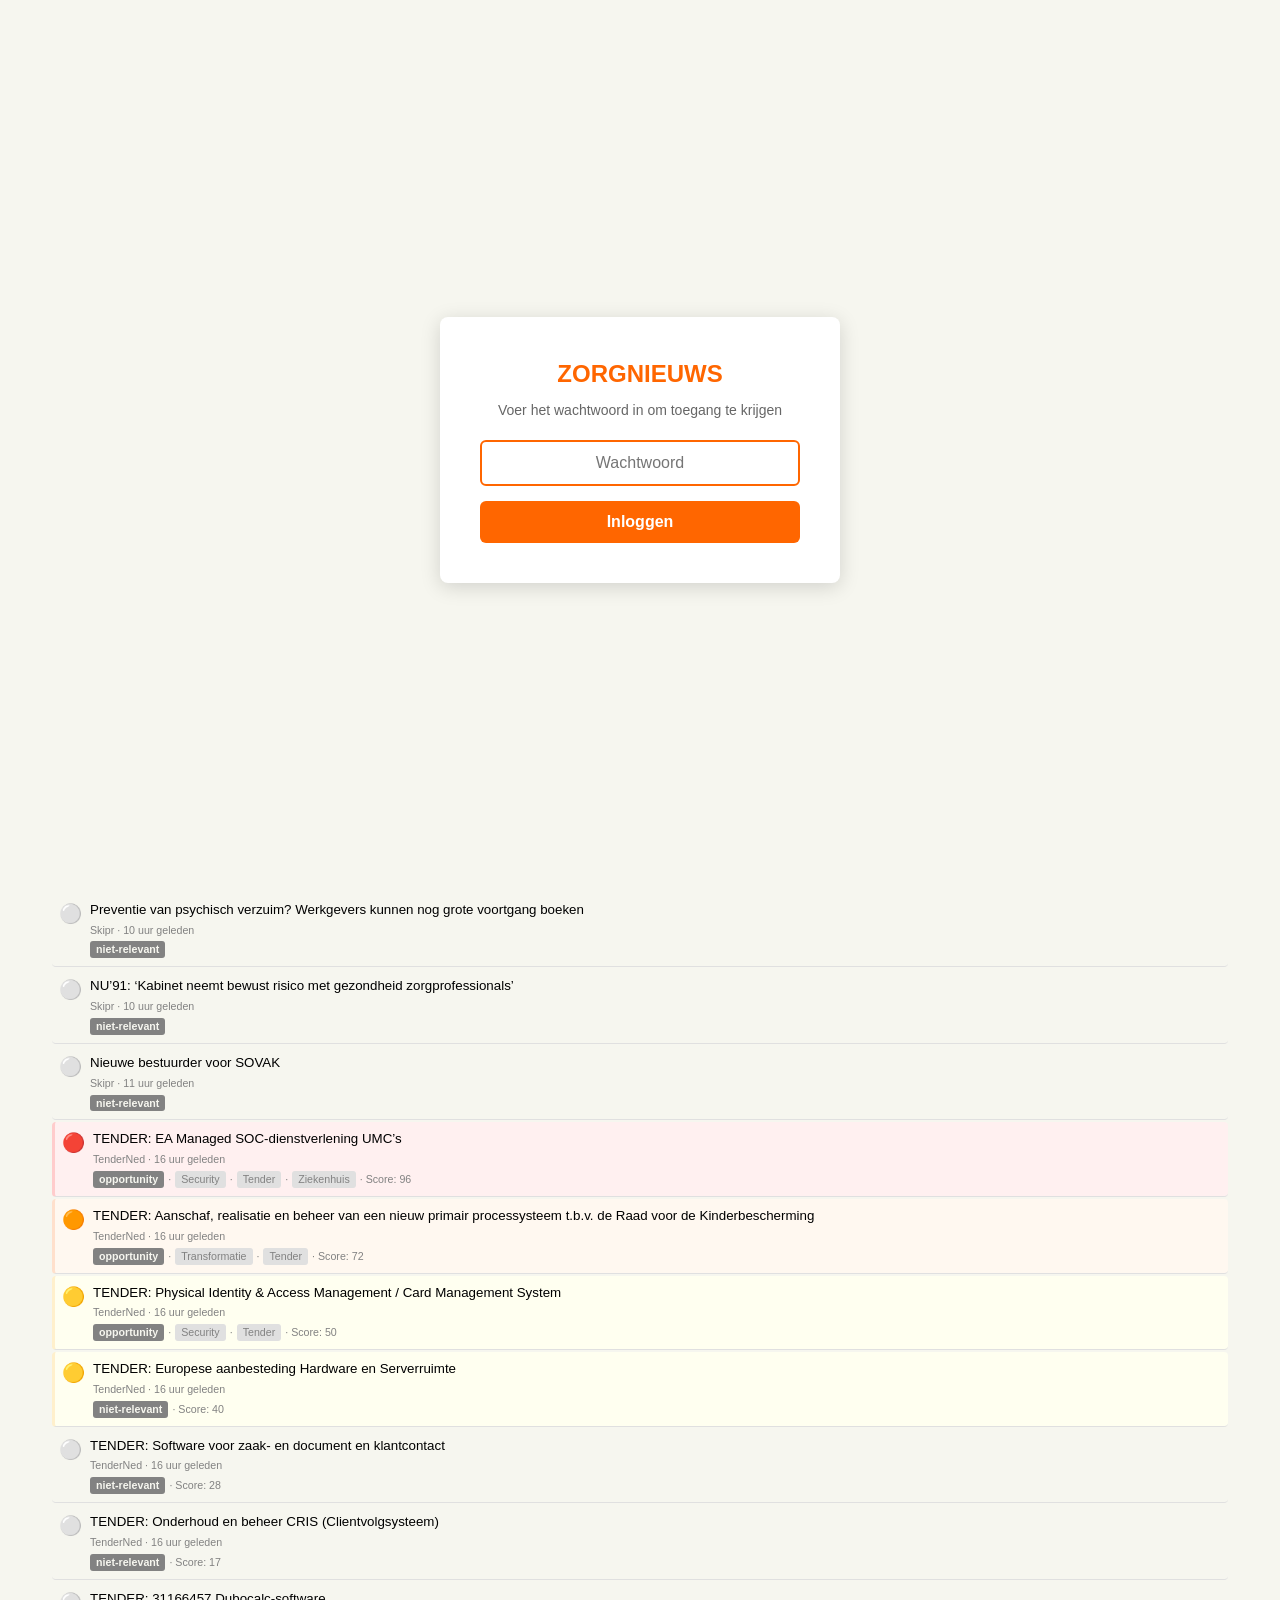
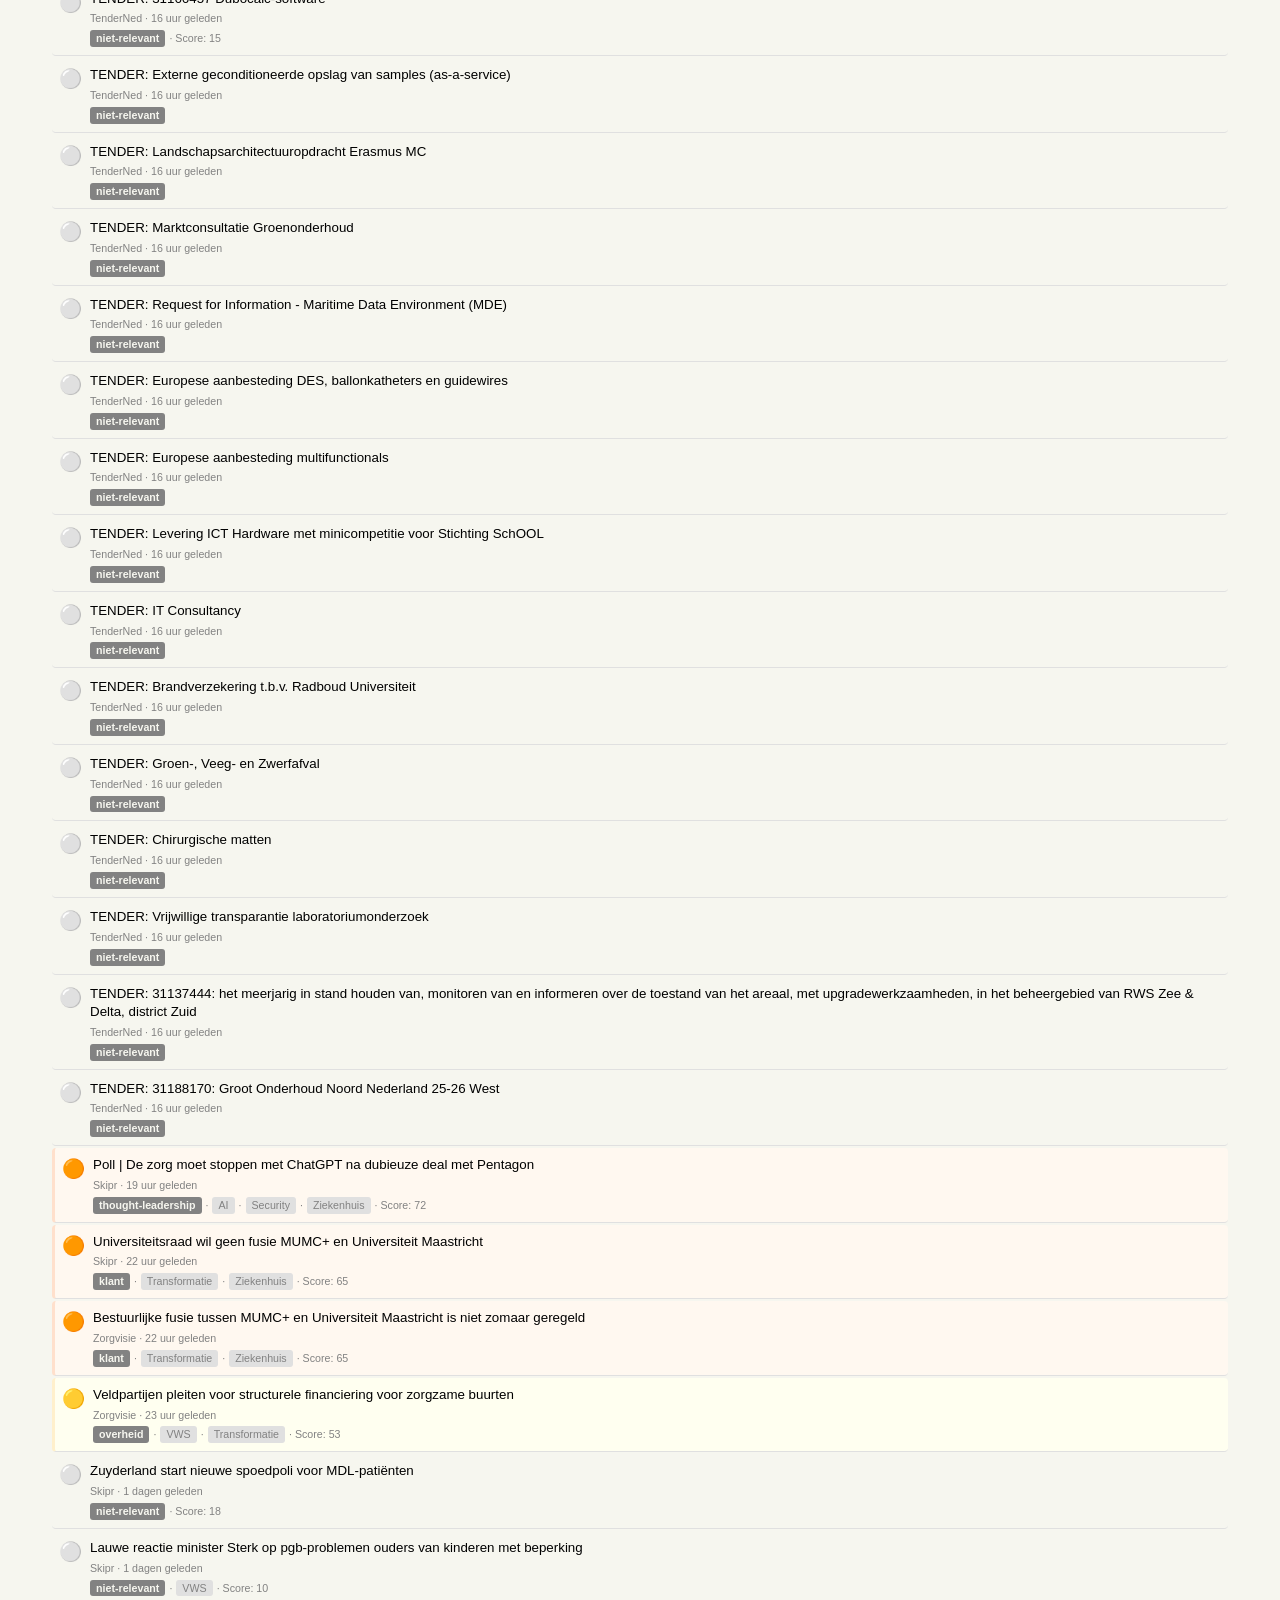
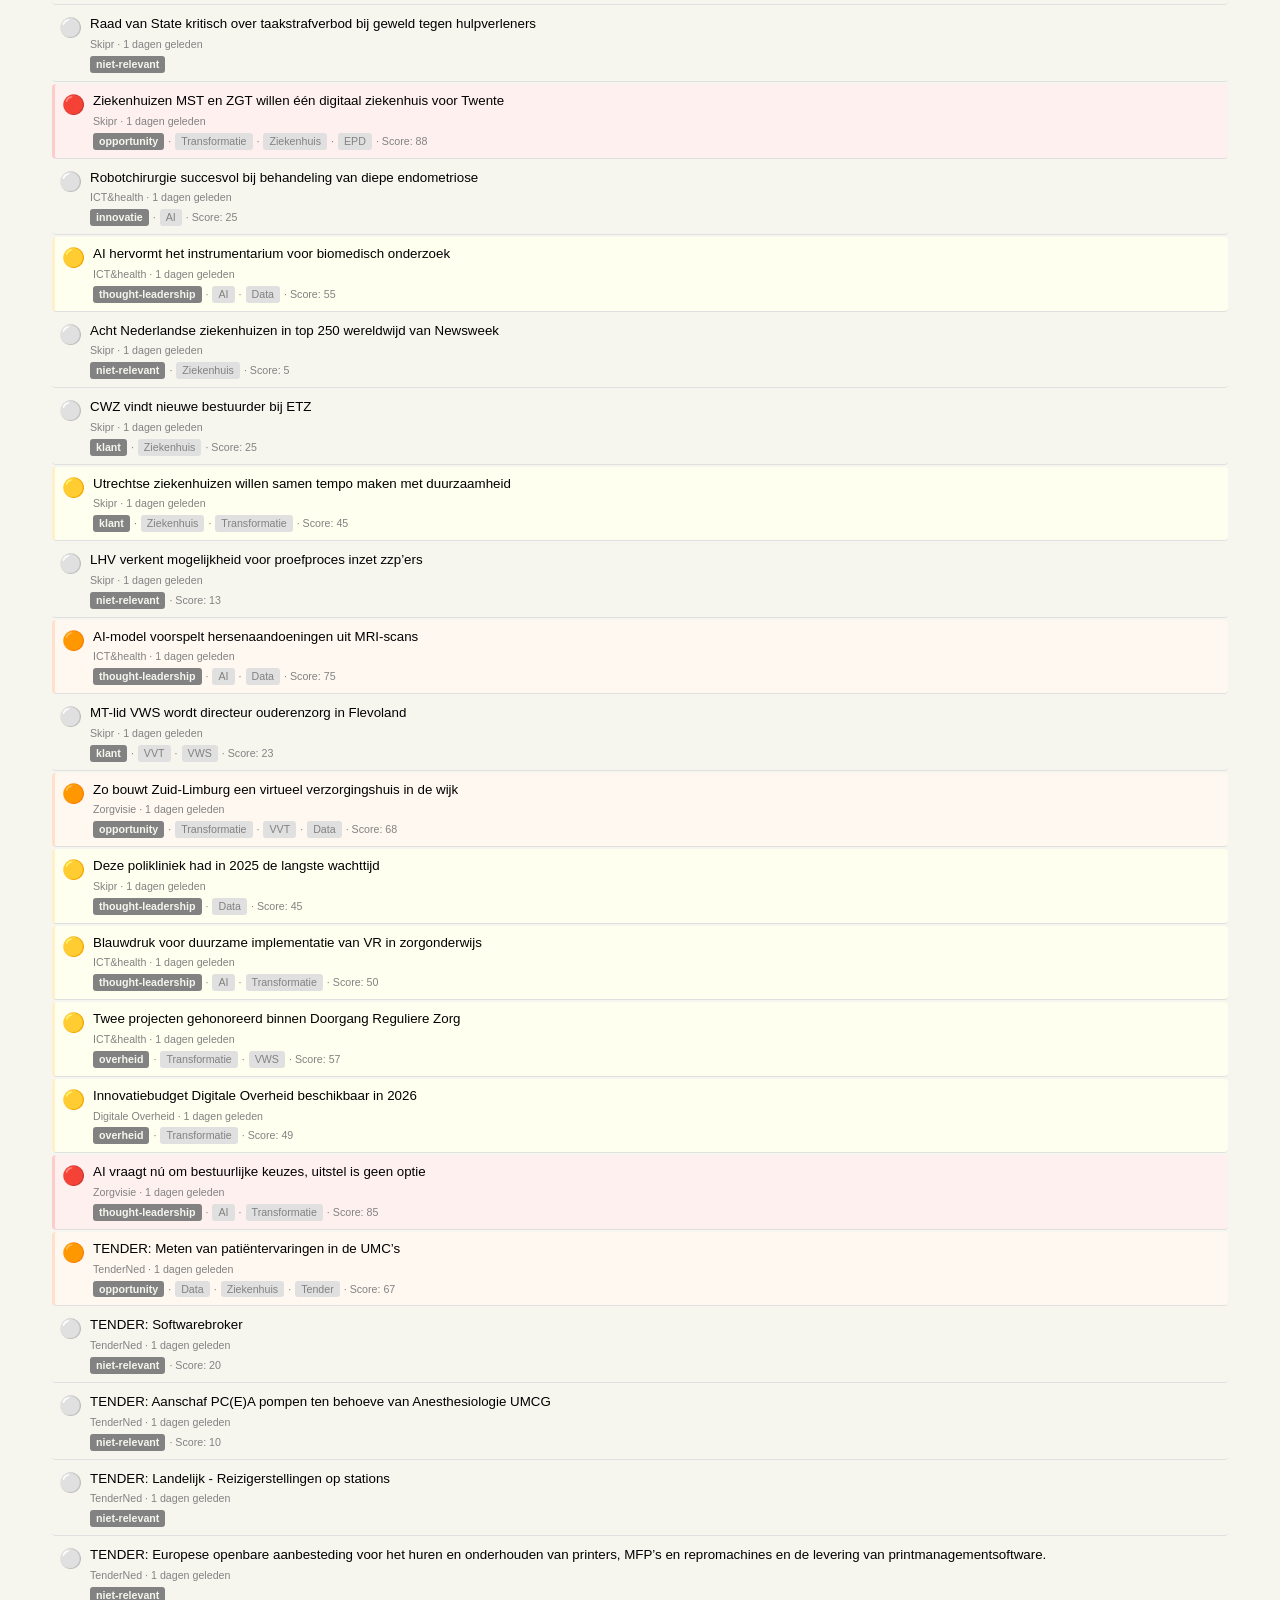
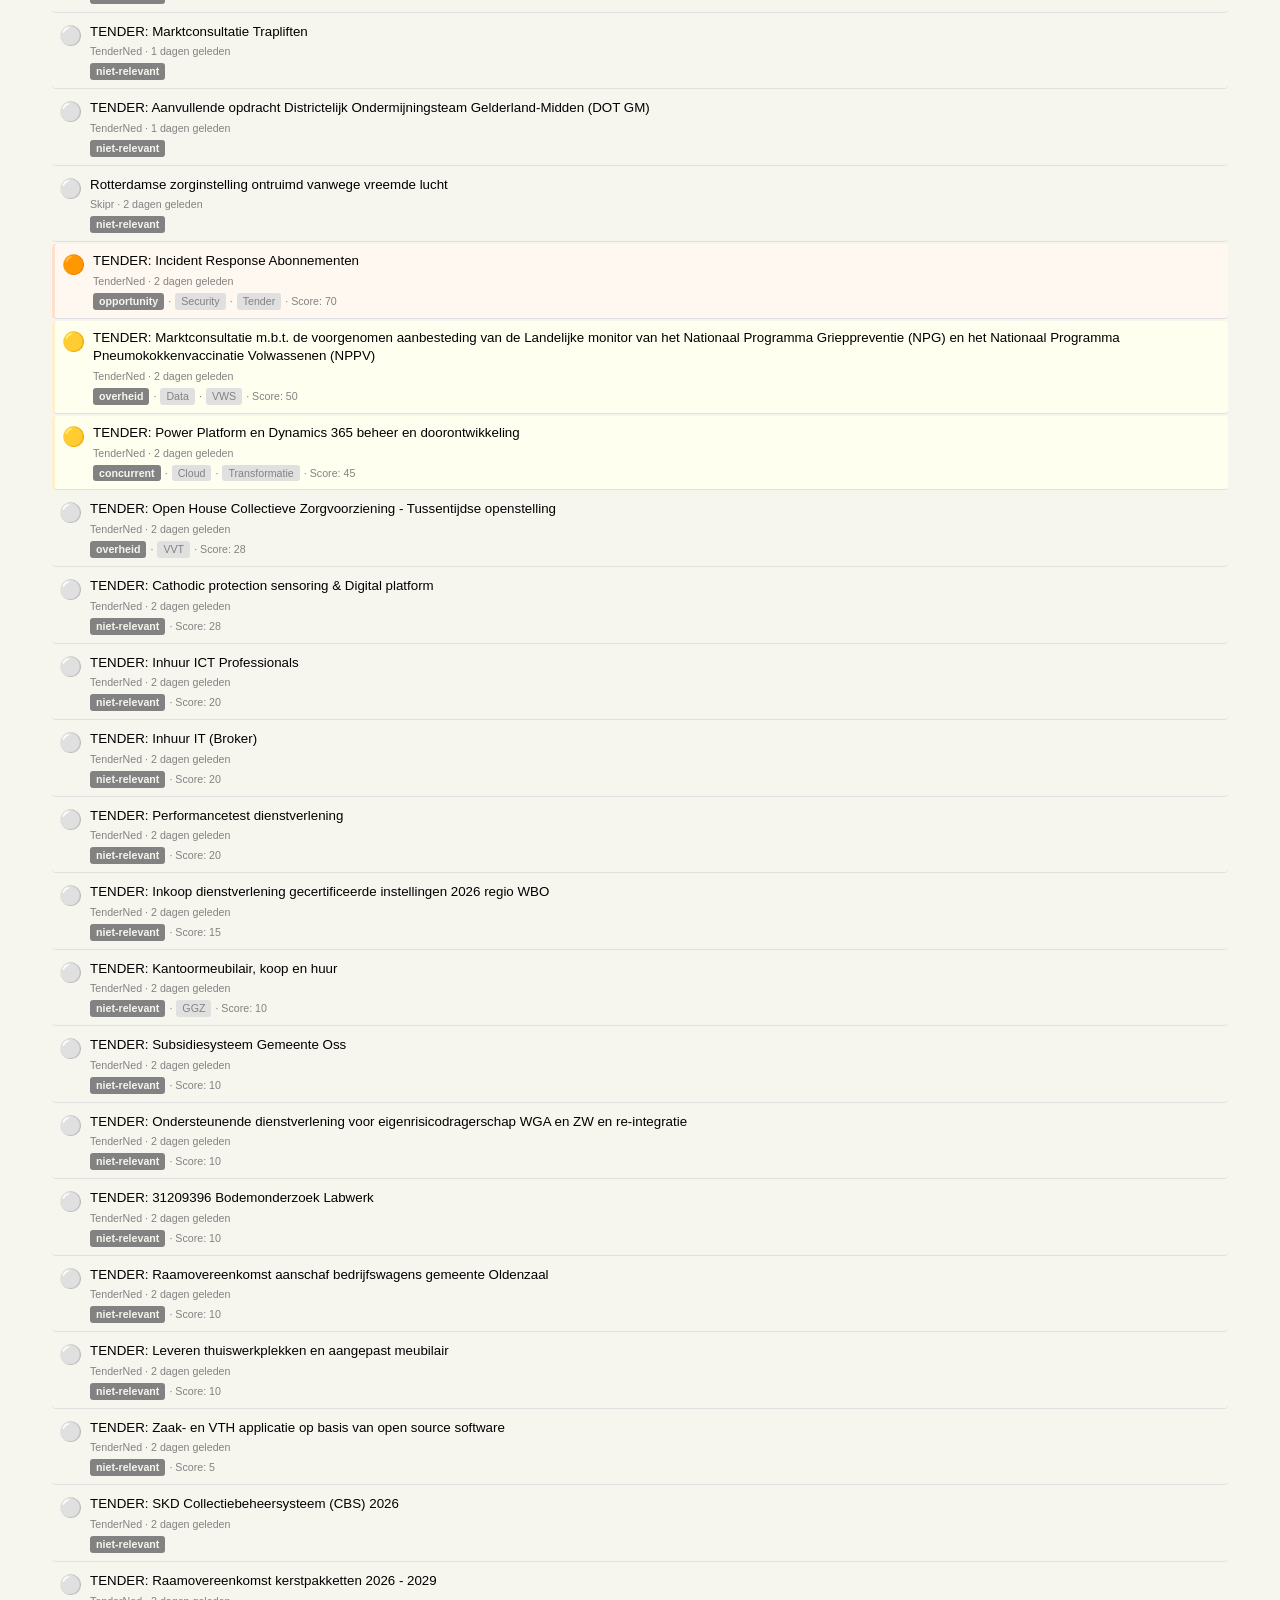
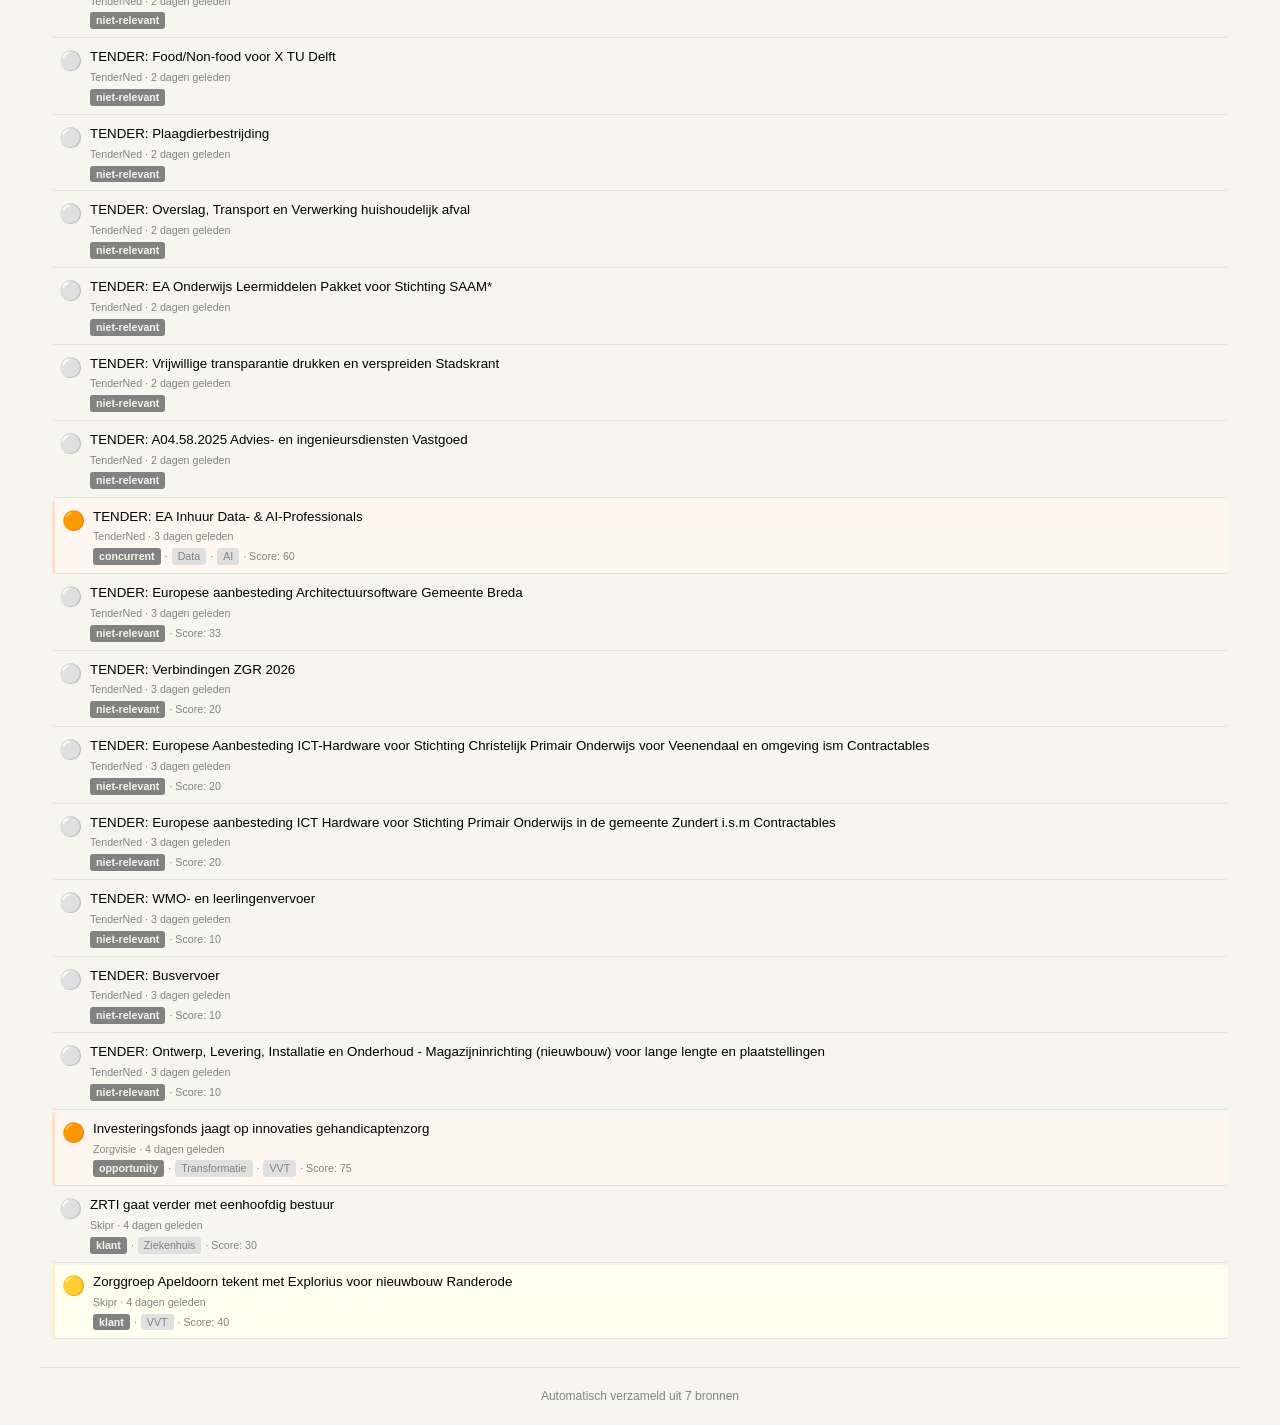
==== commit d692f028: "Add site-wide password protection - Password: zorgnieuws2026 - 7-day session expiry - Logout button " ====
--- a/docs/index.html
+++ b/docs/index.html
@@ -5,6 +5,7 @@
     <meta name="viewport" content="width=device-width, initial-scale=1.0">
     <title>Zorgnieuws</title>
     <link rel="stylesheet" href="style.css">
+    <script src="auth.js"></script>
 </head>
 <body>
     <header>
@@ -15,9 +16,10 @@
             <a href="settings.html">Instellingen</a>
         </nav>
         <div class="updated">
-            Laatst bijgewerkt: 03 Mar 2026 15:54
+            Laatst bijgewerkt: 03 Mar 2026 17:17
         </div>
         <button id="theme-toggle" class="theme-toggle" onclick="toggleDarkMode()" title="Toggle dark mode">🌙</button>
+        <button class="theme-toggle" onclick="siteLogout()" title="Uitloggen">🚪</button>
     </header>
 
     <main>
@@ -28,7 +30,7 @@
             <div class="content">
                 <a href="https://www.zorgvisie.nl/z-cert-zorgorganisaties-moeten-digitaal-noodpakket-hebben/" target="_blank" class="title">Z-CERT: Zorgorganisaties moeten digitaal noodpakket hebben</a>
                 <div class="meta">
-                    Zorgvisie · 2 uur geleden
+                    Zorgvisie · 4 uur geleden
                 </div>
                 <div class="tags">
                     <span class="category">thought-leadership</span> · <span class="tag">Security</span> · <span class="tag">Transformatie</span> · <span class="tag">Ziekenhuis</span> · Score: 80
@@ -40,7 +42,7 @@
             <div class="content">
                 <a href="https://www.skipr.nl/nieuws/zeker-10-succesvolle-cyberaanvallen-op-nederlandse-zorg-in-2025/" target="_blank" class="title">Zeker 10 succesvolle cyberaanvallen op Nederlandse zorg in 2025</a>
                 <div class="meta">
-                    Skipr · 2 uur geleden
+                    Skipr · 4 uur geleden
                 </div>
                 <div class="tags">
                     <span class="category">thought-leadership</span> · <span class="tag">Security</span> · <span class="tag">Transformatie</span> · <span class="tag">Ziekenhuis</span> · Score: 74
@@ -52,7 +54,7 @@
             <div class="content">
                 <a href="https://www.skipr.nl/nieuws/nederlandse-ai-platform-delphyr-haalt-175-miljoen-euro-op/" target="_blank" class="title">Nederlandse AI-platform Delphyr haalt 1,75 miljoen euro op</a>
                 <div class="meta">
-                    Skipr · 2 uur geleden
+                    Skipr · 4 uur geleden
                 </div>
                 <div class="tags">
                     <span class="category">concurrent</span> · <span class="tag">AI</span> · Score: 35
@@ -64,7 +66,7 @@
             <div class="content">
                 <a href="https://www.icthealth.nl/nieuws/ai-en-cameratechnologie-voor-vroegtijdige-detectie-van-complicaties" target="_blank" class="title">AI en cameratechnologie voor vroegtijdige detectie van complicaties</a>
                 <div class="meta">
-                    ICT&health · 3 uur geleden
+                    ICT&health · 5 uur geleden
                 </div>
                 <div class="tags">
                     <span class="category">innovatie</span> · <span class="tag">AI</span> · <span class="tag">Ziekenhuis</span> · Score: 61
@@ -76,7 +78,7 @@
             <div class="content">
                 <a href="https://www.icthealth.nl/nieuws/sociale-robot-maatje-wat-is-de-impact" target="_blank" class="title">Sociale robot Maatje: wat is de impact?</a>
                 <div class="meta">
-                    ICT&health · 4 uur geleden
+                    ICT&health · 6 uur geleden
                 </div>
                 <div class="tags">
                     <span class="category">innovatie</span> · <span class="tag">AI</span> · <span class="tag">VVT</span> · Score: 40
@@ -88,7 +90,7 @@
             <div class="content">
                 <a href="https://www.skipr.nl/nieuws/georgette-fijneman-benoemd-tot-ceo-pggm-pensioenservices/" target="_blank" class="title">Georgette Fijneman benoemd tot CEO PGGM Pensioenservices</a>
                 <div class="meta">
-                    Skipr · 5 uur geleden
+                    Skipr · 6 uur geleden
                 </div>
                 <div class="tags">
                     <span class="category">niet-relevant</span>
@@ -100,7 +102,7 @@
             <div class="content">
                 <a href="https://www.skipr.nl/nieuws/hospice-bronnerhof-en-zuyderland-care-starten-samenwerking/" target="_blank" class="title">Hospice Bronnerhof en Zuyderland CARE starten samenwerking</a>
                 <div class="meta">
-                    Skipr · 5 uur geleden
+                    Skipr · 6 uur geleden
                 </div>
                 <div class="tags">
                     <span class="category">niet-relevant</span> · Score: 13
@@ -112,7 +114,7 @@
             <div class="content">
                 <a href="https://www.skipr.nl/nieuws/fnv-agressie-tegen-zorg-en-welzijnsmedewerkers-is-onhoudbaar/" target="_blank" class="title">FNV: Agressie tegen zorg- en welzijnsmedewerkers is onhoudbaar</a>
                 <div class="meta">
-                    Skipr · 5 uur geleden
+                    Skipr · 7 uur geleden
                 </div>
                 <div class="tags">
                     <span class="category">niet-relevant</span>
@@ -124,7 +126,7 @@
             <div class="content">
                 <a href="https://www.skipr.nl/nieuws/steun-in-tweede-kamer-voor-extra-traumahelikopter-vliegveld-teuge/" target="_blank" class="title">Steun in Tweede Kamer voor extra traumahelikopter vliegveld Teuge</a>
                 <div class="meta">
-                    Skipr · 7 uur geleden
+                    Skipr · 8 uur geleden
                 </div>
                 <div class="tags">
                     <span class="category">niet-relevant</span>
@@ -136,7 +138,7 @@
             <div class="content">
                 <a href="https://www.zorgvisie.nl/de-rso-van-morgen-staat-en-de-rso-van-2031-dient-zich-nu-aan/" target="_blank" class="title">De RSO van morgen staat en de RSO van 2031 dient zich nu aan</a>
                 <div class="meta">
-                    Zorgvisie · 7 uur geleden
+                    Zorgvisie · 9 uur geleden
                 </div>
                 <div class="tags">
                     <span class="category">thought-leadership</span> · <span class="tag">Transformatie</span> · <span class="tag">Data</span> · Score: 75
@@ -148,7 +150,7 @@
             <div class="content">
                 <a href="https://www.icthealth.nl/nieuws/info-over-zorg-en-medicijnen-niet-altijd-als-even-toegankelijk-ervaren" target="_blank" class="title">Info over zorg en medicijnen niet altijd als even toegankelijk ervaren</a>
                 <div class="meta">
-                    ICT&health · 8 uur geleden
+                    ICT&health · 10 uur geleden
                 </div>
                 <div class="tags">
                     <span class="category">thought-leadership</span> · <span class="tag">Transformatie</span> · Score: 30
@@ -160,7 +162,7 @@
             <div class="content">
                 <a href="https://www.skipr.nl/partnernieuws/preventie-van-psychisch-verzuim-werkgevers-kunnen-nog-grote-voortgang-boeken/" target="_blank" class="title">Preventie van psychisch verzuim? Werkgevers kunnen nog grote voortgang boeken</a>
                 <div class="meta">
-                    Skipr · 8 uur geleden
+                    Skipr · 10 uur geleden
                 </div>
                 <div class="tags">
                     <span class="category">niet-relevant</span>
@@ -172,7 +174,7 @@
             <div class="content">
                 <a href="https://www.skipr.nl/nieuws/nu91-kabinet-neemt-bewust-risico-met-gezondheid-zorgprofessionals/" target="_blank" class="title">NU’91: ‘Kabinet neemt bewust risico met gezondheid zorgprofessionals’</a>
                 <div class="meta">
-                    Skipr · 9 uur geleden
+                    Skipr · 10 uur geleden
                 </div>
                 <div class="tags">
                     <span class="category">niet-relevant</span>
@@ -184,7 +186,7 @@
             <div class="content">
                 <a href="https://www.skipr.nl/nieuws/nieuwe-bestuurder-voor-sovak/" target="_blank" class="title">Nieuwe bestuurder voor SOVAK</a>
                 <div class="meta">
-                    Skipr · 9 uur geleden
+                    Skipr · 11 uur geleden
                 </div>
                 <div class="tags">
                     <span class="category">niet-relevant</span>
@@ -196,7 +198,7 @@
             <div class="content">
                 <a href="https://www.tenderned.nl/aankondigingen/overzicht/414123" target="_blank" class="title">TENDER: EA Managed SOC-dienstverlening UMC’s</a>
                 <div class="meta">
-                    TenderNed · 14 uur geleden
+                    TenderNed · 16 uur geleden
                 </div>
                 <div class="tags">
                     <span class="category">opportunity</span> · <span class="tag">Security</span> · <span class="tag">Tender</span> · <span class="tag">Ziekenhuis</span> · Score: 96
@@ -208,7 +210,7 @@
             <div class="content">
                 <a href="https://www.tenderned.nl/aankondigingen/overzicht/414132" target="_blank" class="title">TENDER: Aanschaf, realisatie en beheer van een nieuw primair processysteem t.b.v. de Raad voor de Kinderbescherming</a>
                 <div class="meta">
-                    TenderNed · 14 uur geleden
+                    TenderNed · 16 uur geleden
                 </div>
                 <div class="tags">
                     <span class="category">opportunity</span> · <span class="tag">Transformatie</span> · <span class="tag">Tender</span> · Score: 72
@@ -220,7 +222,7 @@
             <div class="content">
                 <a href="https://www.tenderned.nl/aankondigingen/overzicht/414122" target="_blank" class="title">TENDER: Physical Identity & Access Management / Card Management System</a>
                 <div class="meta">
-                    TenderNed · 14 uur geleden
+                    TenderNed · 16 uur geleden
                 </div>
                 <div class="tags">
                     <span class="category">opportunity</span> · <span class="tag">Security</span> · <span class="tag">Tender</span> · Score: 50
@@ -232,7 +234,7 @@
             <div class="content">
                 <a href="https://www.tenderned.nl/aankondigingen/overzicht/414064" target="_blank" class="title">TENDER: Europese aanbesteding Hardware en Serverruimte</a>
                 <div class="meta">
-                    TenderNed · 14 uur geleden
+                    TenderNed · 16 uur geleden
                 </div>
                 <div class="tags">
                     <span class="category">niet-relevant</span> · Score: 40
@@ -244,7 +246,7 @@
             <div class="content">
                 <a href="https://www.tenderned.nl/aankondigingen/overzicht/414067" target="_blank" class="title">TENDER: Software voor zaak- en document en klantcontact</a>
                 <div class="meta">
-                    TenderNed · 14 uur geleden
+                    TenderNed · 16 uur geleden
                 </div>
                 <div class="tags">
                     <span class="category">niet-relevant</span> · Score: 28
@@ -256,7 +258,7 @@
             <div class="content">
                 <a href="https://www.tenderned.nl/aankondigingen/overzicht/414058" target="_blank" class="title">TENDER: Onderhoud en beheer CRIS (Clientvolgsysteem)</a>
                 <div class="meta">
-                    TenderNed · 14 uur geleden
+                    TenderNed · 16 uur geleden
                 </div>
                 <div class="tags">
                     <span class="category">niet-relevant</span> · Score: 17
@@ -268,7 +270,7 @@
             <div class="content">
                 <a href="https://www.tenderned.nl/aankondigingen/overzicht/414059" target="_blank" class="title">TENDER: 31166457 Dubocalc-software</a>
                 <div class="meta">
-                    TenderNed · 14 uur geleden
+                    TenderNed · 16 uur geleden
                 </div>
                 <div class="tags">
                     <span class="category">niet-relevant</span> · Score: 15
@@ -280,7 +282,7 @@
             <div class="content">
                 <a href="https://www.tenderned.nl/aankondigingen/overzicht/414270" target="_blank" class="title">TENDER: Externe geconditioneerde opslag van samples (as-a-service)</a>
                 <div class="meta">
-                    TenderNed · 14 uur geleden
+                    TenderNed · 16 uur geleden
                 </div>
                 <div class="tags">
                     <span class="category">niet-relevant</span>
@@ -292,7 +294,7 @@
             <div class="content">
                 <a href="https://www.tenderned.nl/aankondigingen/overzicht/414224" target="_blank" class="title">TENDER: Landschapsarchitectuuropdracht Erasmus MC</a>
                 <div class="meta">
-                    TenderNed · 14 uur geleden
+                    TenderNed · 16 uur geleden
                 </div>
                 <div class="tags">
                     <span class="category">niet-relevant</span>
@@ -304,7 +306,7 @@
             <div class="content">
                 <a href="https://www.tenderned.nl/aankondigingen/overzicht/414204" target="_blank" class="title">TENDER: Marktconsultatie Groenonderhoud</a>
                 <div class="meta">
-                    TenderNed · 14 uur geleden
+                    TenderNed · 16 uur geleden
                 </div>
                 <div class="tags">
                     <span class="category">niet-relevant</span>
@@ -316,7 +318,7 @@
             <div class="content">
                 <a href="https://www.tenderned.nl/aankondigingen/overzicht/414118" target="_blank" class="title">TENDER: Request for Information - Maritime Data Environment (MDE)</a>
                 <div class="meta">
-                    TenderNed · 14 uur geleden
+                    TenderNed · 16 uur geleden
                 </div>
                 <div class="tags">
                     <span class="category">niet-relevant</span>
@@ -328,7 +330,7 @@
             <div class="content">
                 <a href="https://www.tenderned.nl/aankondigingen/overzicht/414114" target="_blank" class="title">TENDER: Europese aanbesteding DES, ballonkatheters en guidewires</a>
                 <div class="meta">
-                    TenderNed · 14 uur geleden
+                    TenderNed · 16 uur geleden
                 </div>
                 <div class="tags">
                     <span class="category">niet-relevant</span>
@@ -340,7 +342,7 @@
             <div class="content">
                 <a href="https://www.tenderned.nl/aankondigingen/overzicht/414099" target="_blank" class="title">TENDER: Europese aanbesteding multifunctionals</a>
                 <div class="meta">
-                    TenderNed · 14 uur geleden
+                    TenderNed · 16 uur geleden
                 </div>
                 <div class="tags">
                     <span class="category">niet-relevant</span>
@@ -352,7 +354,7 @@
             <div class="content">
                 <a href="https://www.tenderned.nl/aankondigingen/overzicht/414110" target="_blank" class="title">TENDER: Levering ICT Hardware met minicompetitie voor Stichting SchOOL</a>
                 <div class="meta">
-                    TenderNed · 14 uur geleden
+                    TenderNed · 16 uur geleden
                 </div>
                 <div class="tags">
                     <span class="category">niet-relevant</span>
@@ -364,7 +366,7 @@
             <div class="content">
                 <a href="https://www.tenderned.nl/aankondigingen/overzicht/414093" target="_blank" class="title">TENDER: IT Consultancy</a>
                 <div class="meta">
-                    TenderNed · 14 uur geleden
+                    TenderNed · 16 uur geleden
                 </div>
                 <div class="tags">
                     <span class="category">niet-relevant</span>
@@ -376,7 +378,7 @@
             <div class="content">
                 <a href="https://www.tenderned.nl/aankondigingen/overzicht/414080" target="_blank" class="title">TENDER: Brandverzekering t.b.v. Radboud Universiteit</a>
                 <div class="meta">
-                    TenderNed · 14 uur geleden
+                    TenderNed · 16 uur geleden
                 </div>
                 <div class="tags">
                     <span class="category">niet-relevant</span>
@@ -388,7 +390,7 @@
             <div class="content">
                 <a href="https://www.tenderned.nl/aankondigingen/overzicht/414069" target="_blank" class="title">TENDER: Groen-, Veeg- en Zwerfafval</a>
                 <div class="meta">
-                    TenderNed · 14 uur geleden
+                    TenderNed · 16 uur geleden
                 </div>
                 <div class="tags">
                     <span class="category">niet-relevant</span>
@@ -400,7 +402,7 @@
             <div class="content">
                 <a href="https://www.tenderned.nl/aankondigingen/overzicht/414057" target="_blank" class="title">TENDER: Chirurgische matten</a>
                 <div class="meta">
-                    TenderNed · 14 uur geleden
+                    TenderNed · 16 uur geleden
                 </div>
                 <div class="tags">
                     <span class="category">niet-relevant</span>
@@ -412,7 +414,7 @@
             <div class="content">
                 <a href="https://www.tenderned.nl/aankondigingen/overzicht/414047" target="_blank" class="title">TENDER: Vrijwillige transparantie laboratoriumonderzoek</a>
                 <div class="meta">
-                    TenderNed · 14 uur geleden
+                    TenderNed · 16 uur geleden
                 </div>
                 <div class="tags">
                     <span class="category">niet-relevant</span>
@@ -424,7 +426,7 @@
             <div class="content">
                 <a href="https://www.tenderned.nl/aankondigingen/overzicht/414040" target="_blank" class="title">TENDER: 31137444: het meerjarig in stand houden van, monitoren van en informeren over de toestand van het areaal, met upgradewerkzaamheden, in het beheergebied van RWS Zee & Delta, district Zuid</a>
                 <div class="meta">
-                    TenderNed · 14 uur geleden
+                    TenderNed · 16 uur geleden
                 </div>
                 <div class="tags">
                     <span class="category">niet-relevant</span>
@@ -436,7 +438,7 @@
             <div class="content">
                 <a href="https://www.tenderned.nl/aankondigingen/overzicht/414038" target="_blank" class="title">TENDER: 31188170: Groot Onderhoud Noord Nederland 25-26 West</a>
                 <div class="meta">
-                    TenderNed · 14 uur geleden
+                    TenderNed · 16 uur geleden
                 </div>
                 <div class="tags">
                     <span class="category">niet-relevant</span>
@@ -448,7 +450,7 @@
             <div class="content">
                 <a href="https://www.skipr.nl/nieuws/poll-zorg-moet-stoppen-met-chatgpt-na-dubieuze-deal-met-pentagon/" target="_blank" class="title">Poll | De zorg moet stoppen met ChatGPT na dubieuze deal met Pentagon</a>
                 <div class="meta">
-                    Skipr · 18 uur geleden
+                    Skipr · 19 uur geleden
                 </div>
                 <div class="tags">
                     <span class="category">thought-leadership</span> · <span class="tag">AI</span> · <span class="tag">Security</span> · <span class="tag">Ziekenhuis</span> · Score: 72
@@ -460,7 +462,7 @@
             <div class="content">
                 <a href="https://www.skipr.nl/nieuws/universiteitsraad-wil-geen-fusie-mumc-en-universiteit-maastricht/" target="_blank" class="title">Universiteitsraad wil geen fusie MUMC+ en Universiteit Maastricht</a>
                 <div class="meta">
-                    Skipr · 21 uur geleden
+                    Skipr · 22 uur geleden
                 </div>
                 <div class="tags">
                     <span class="category">klant</span> · <span class="tag">Transformatie</span> · <span class="tag">Ziekenhuis</span> · Score: 65
@@ -472,7 +474,7 @@
             <div class="content">
                 <a href="https://www.zorgvisie.nl/fusie-tussen-mumc-en-universiteit-maastricht/" target="_blank" class="title">Bestuurlijke fusie tussen MUMC+ en Universiteit Maastricht is niet zomaar geregeld</a>
                 <div class="meta">
-                    Zorgvisie · 21 uur geleden
+                    Zorgvisie · 22 uur geleden
                 </div>
                 <div class="tags">
                     <span class="category">klant</span> · <span class="tag">Transformatie</span> · <span class="tag">Ziekenhuis</span> · Score: 65
@@ -484,7 +486,7 @@
             <div class="content">
                 <a href="https://www.zorgvisie.nl/veldpartijen-pleiten-voor-structurele-financiering-voor-zorgzame-buurten/" target="_blank" class="title">Veldpartijen pleiten voor structurele financiering voor zorgzame buurten</a>
                 <div class="meta">
-                    Zorgvisie · 21 uur geleden
+                    Zorgvisie · 23 uur geleden
                 </div>
                 <div class="tags">
                     <span class="category">overheid</span> · <span class="tag">VWS</span> · <span class="tag">Transformatie</span> · Score: 53
@@ -496,7 +498,7 @@
             <div class="content">
                 <a href="https://www.skipr.nl/nieuws/zuyderland-start-nieuwe-spoedpoli-voor-mdl-patienten/" target="_blank" class="title">Zuyderland start nieuwe spoedpoli voor MDL-patiënten</a>
                 <div class="meta">
-                    Skipr · 23 uur geleden
+                    Skipr · 1 dagen geleden
                 </div>
                 <div class="tags">
                     <span class="category">niet-relevant</span> · Score: 18
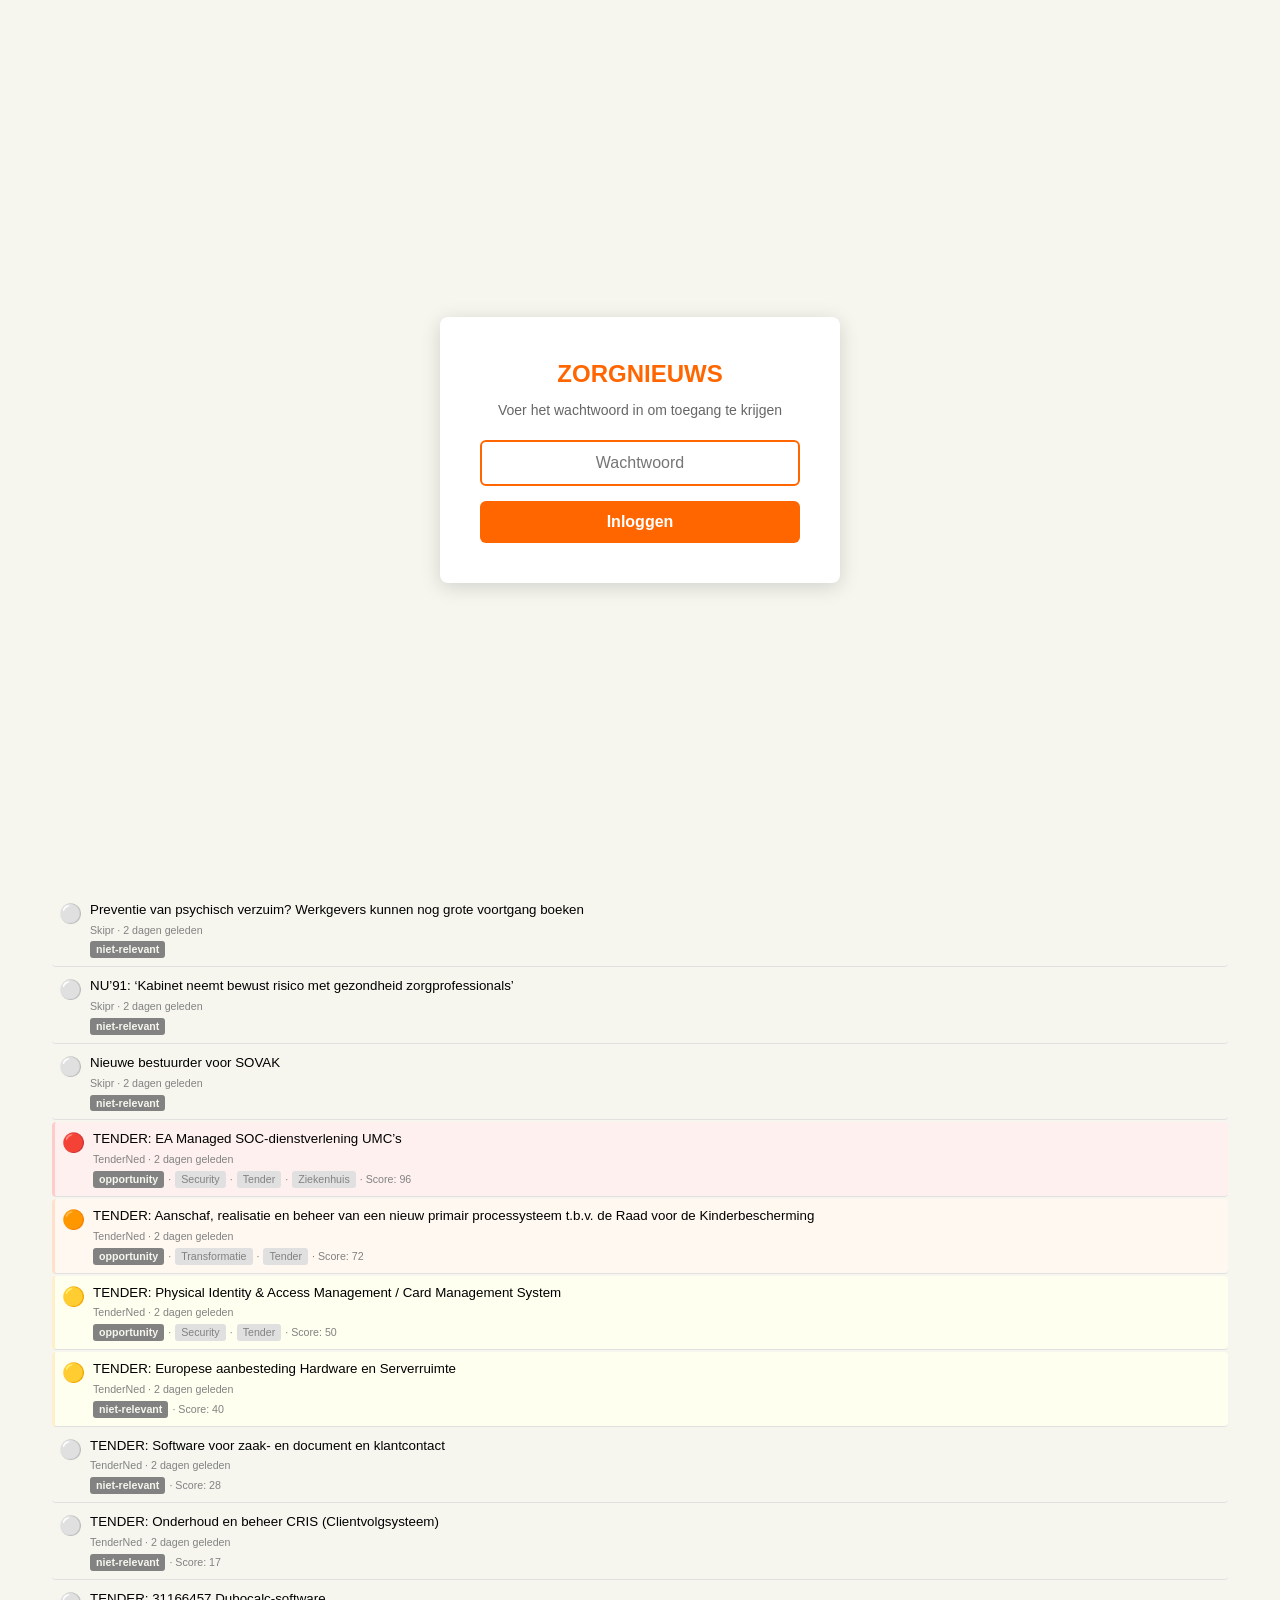
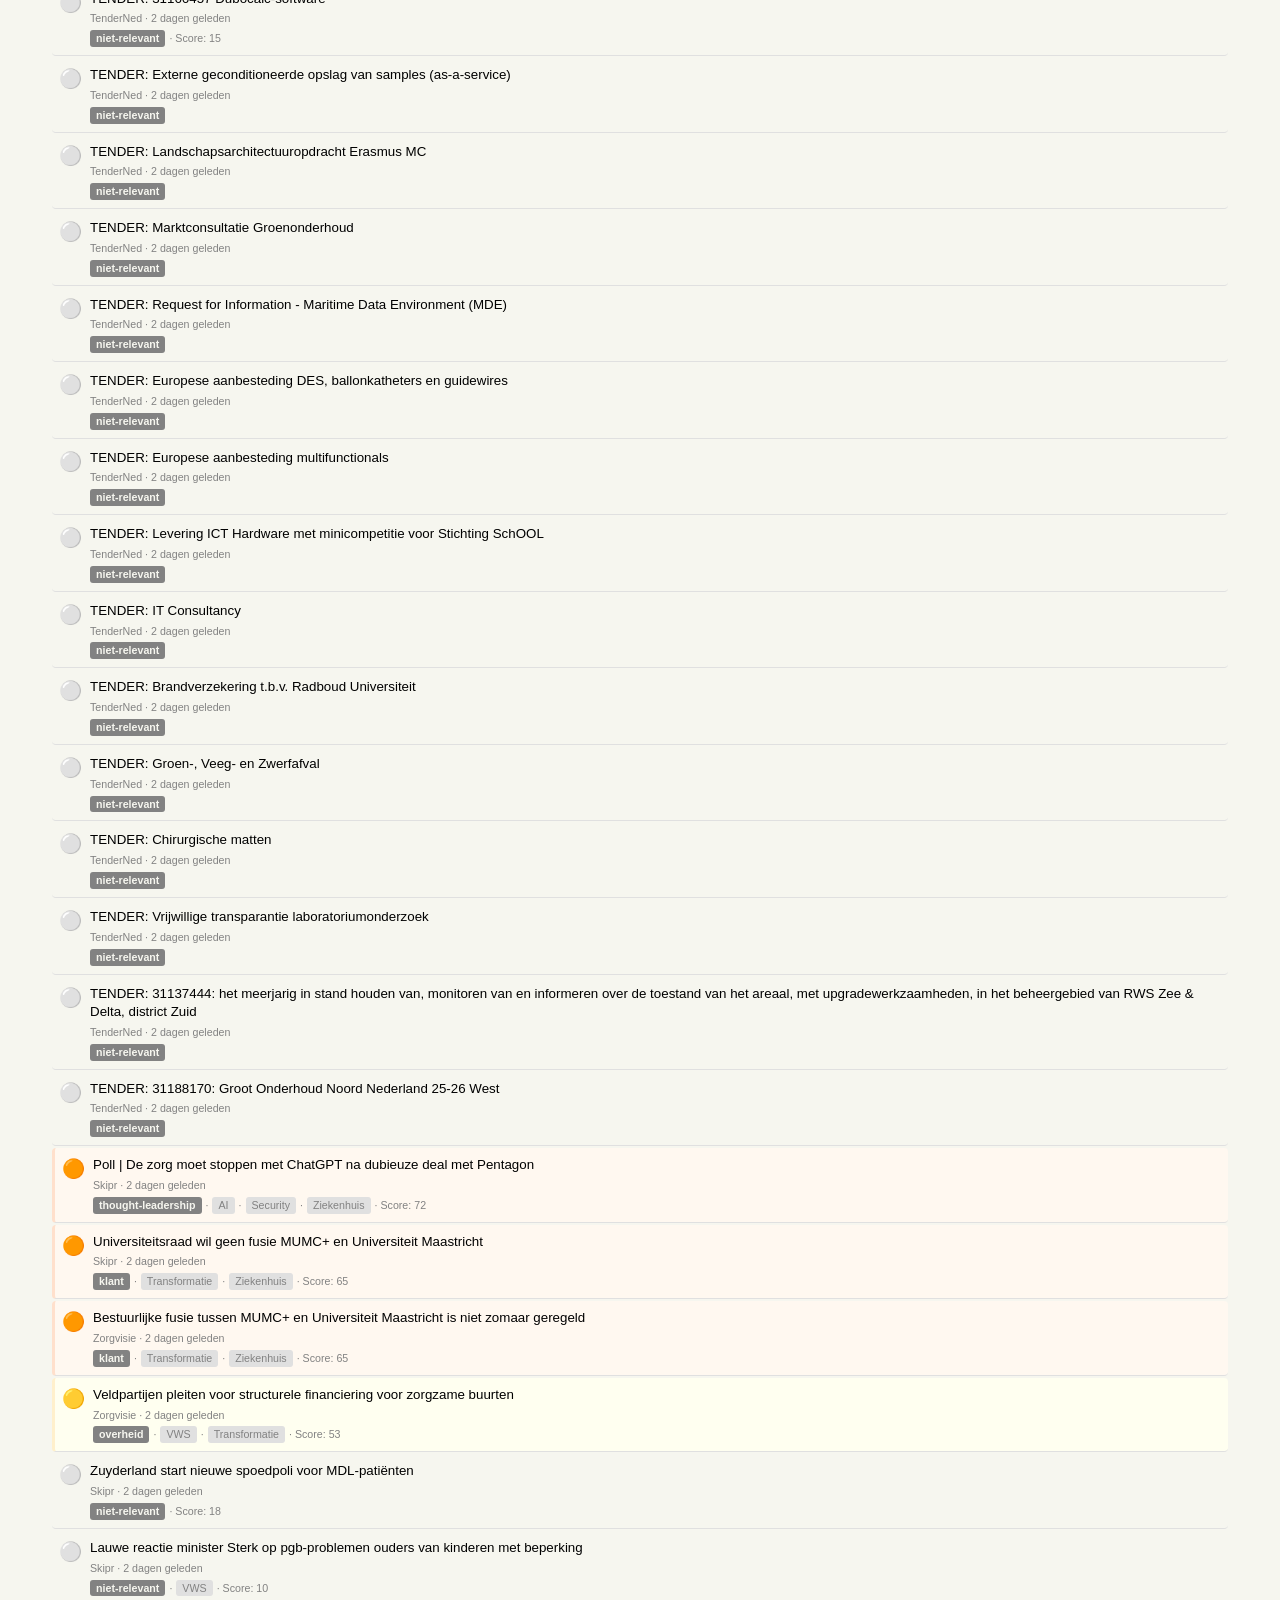
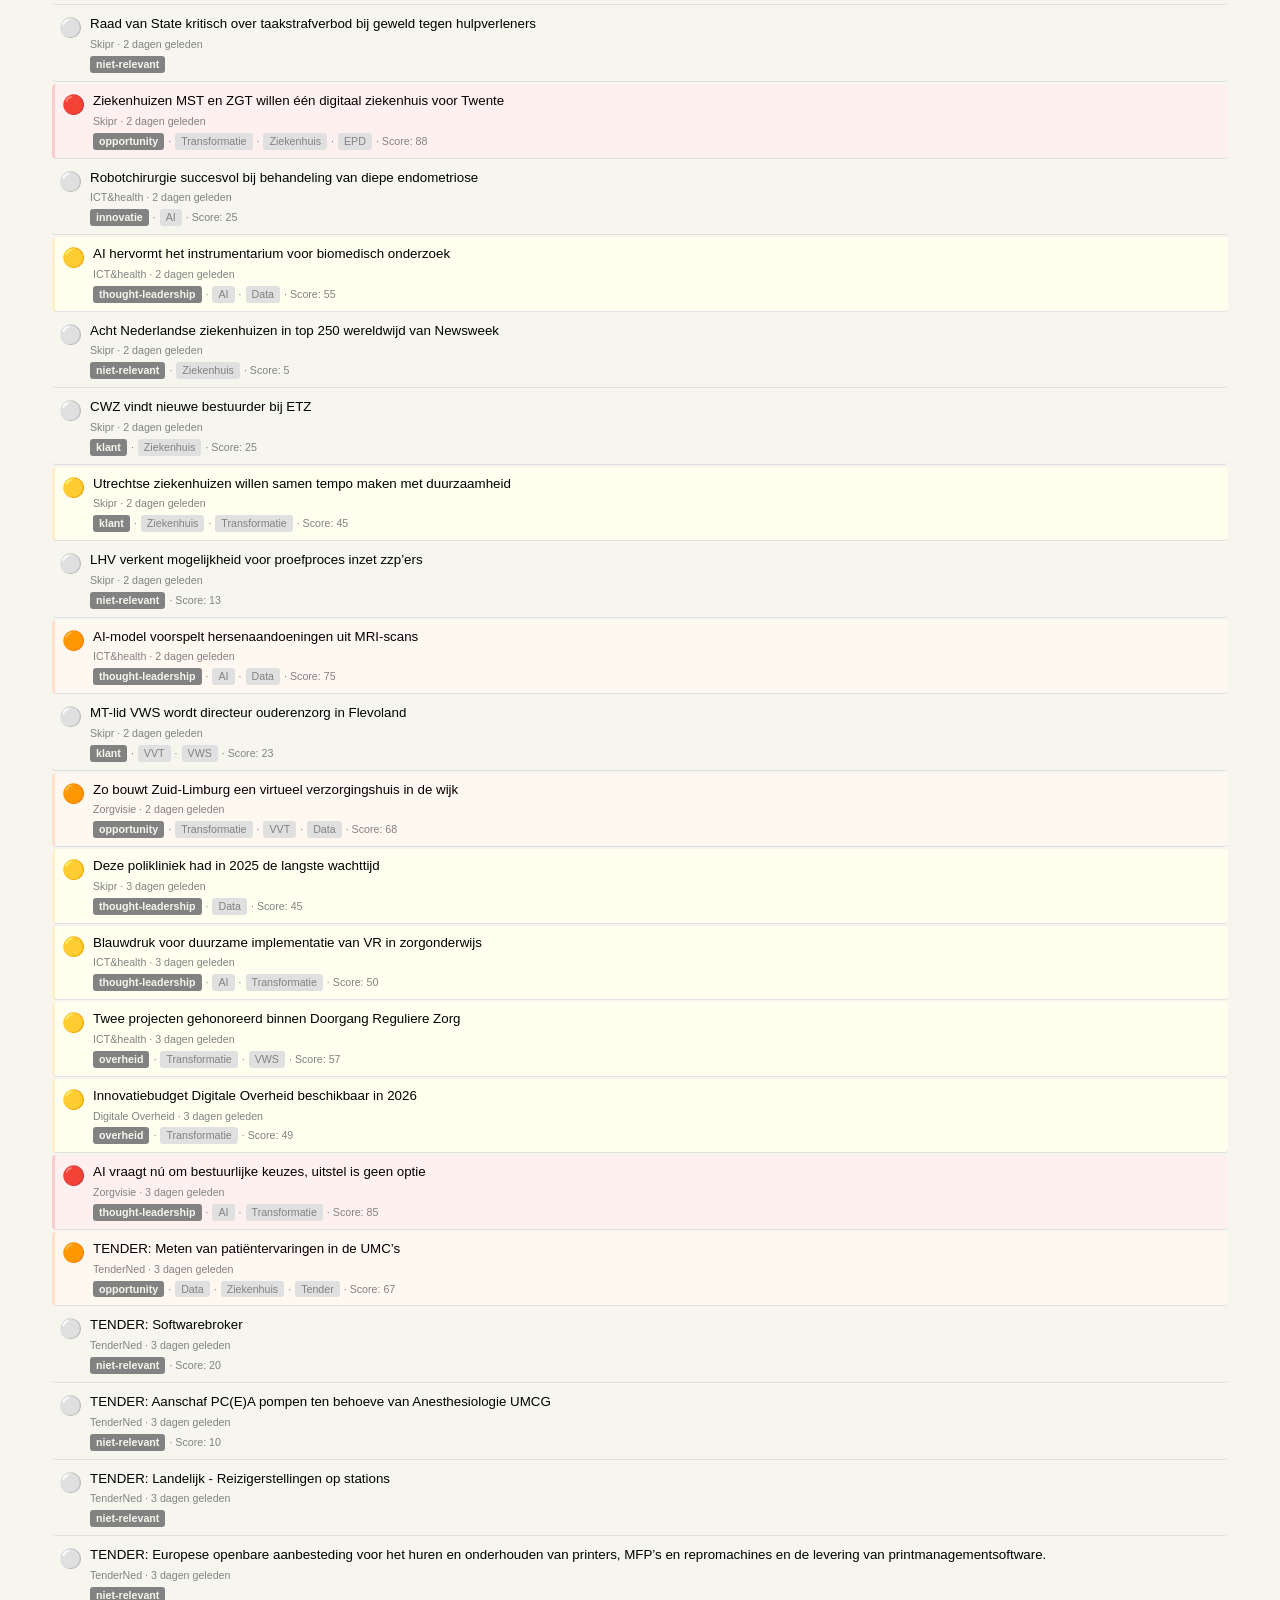
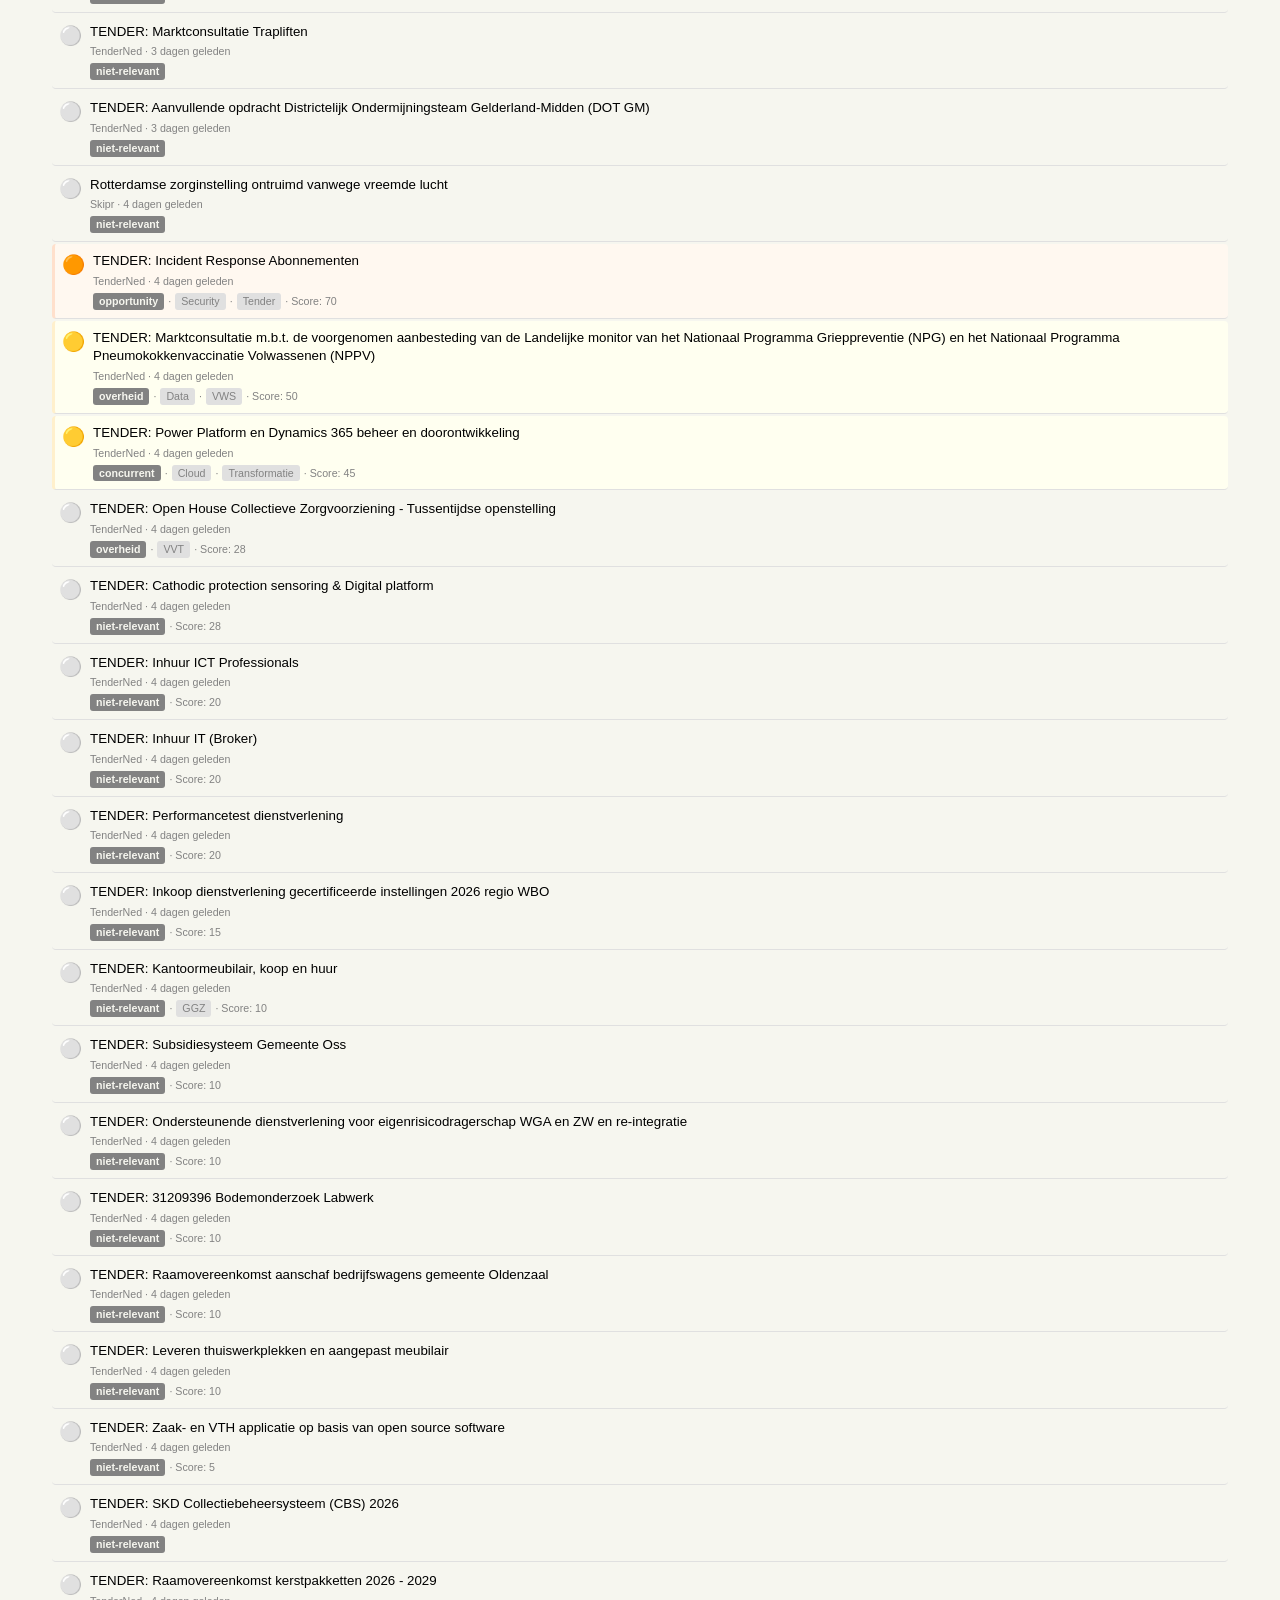
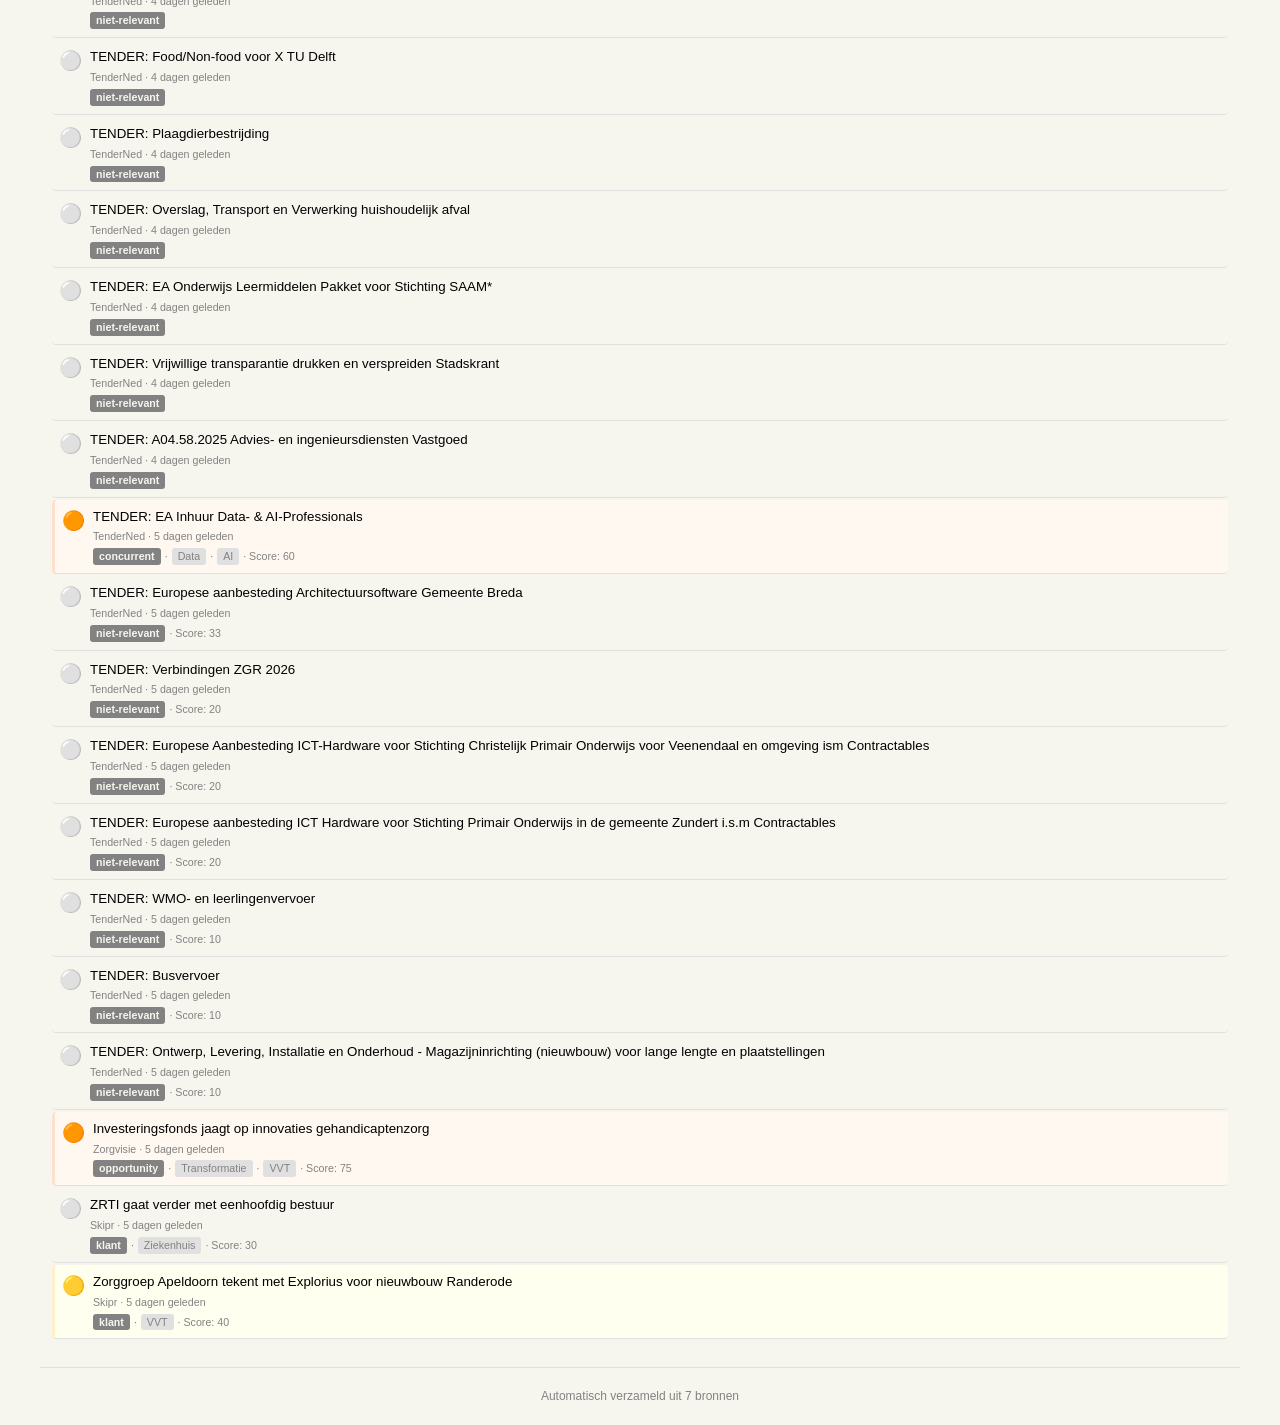
==== commit e39f677d: "Add LinkedIn thought leadership automation - LinkedIn post generator with Claude API integration - S" ====
--- a/docs/index.html
+++ b/docs/index.html
@@ -13,10 +13,12 @@
         <nav>
             <a href="index.html" class="active">Alles</a>
             <a href="prio.html">Hoogste Prio</a>
+            <a href="linkedin.html">LinkedIn</a>
+            <a href="admin.html">Admin</a>
             <a href="settings.html">Instellingen</a>
         </nav>
         <div class="updated">
-            Laatst bijgewerkt: 03 Mar 2026 17:17
+            Laatst bijgewerkt: 05 Mar 2026 10:07
         </div>
         <button id="theme-toggle" class="theme-toggle" onclick="toggleDarkMode()" title="Toggle dark mode">🌙</button>
         <button class="theme-toggle" onclick="siteLogout()" title="Uitloggen">🚪</button>
@@ -30,7 +32,7 @@
             <div class="content">
                 <a href="https://www.zorgvisie.nl/z-cert-zorgorganisaties-moeten-digitaal-noodpakket-hebben/" target="_blank" class="title">Z-CERT: Zorgorganisaties moeten digitaal noodpakket hebben</a>
                 <div class="meta">
-                    Zorgvisie · 4 uur geleden
+                    Zorgvisie · 1 dagen geleden
                 </div>
                 <div class="tags">
                     <span class="category">thought-leadership</span> · <span class="tag">Security</span> · <span class="tag">Transformatie</span> · <span class="tag">Ziekenhuis</span> · Score: 80
@@ -42,7 +44,7 @@
             <div class="content">
                 <a href="https://www.skipr.nl/nieuws/zeker-10-succesvolle-cyberaanvallen-op-nederlandse-zorg-in-2025/" target="_blank" class="title">Zeker 10 succesvolle cyberaanvallen op Nederlandse zorg in 2025</a>
                 <div class="meta">
-                    Skipr · 4 uur geleden
+                    Skipr · 1 dagen geleden
                 </div>
                 <div class="tags">
                     <span class="category">thought-leadership</span> · <span class="tag">Security</span> · <span class="tag">Transformatie</span> · <span class="tag">Ziekenhuis</span> · Score: 74
@@ -54,7 +56,7 @@
             <div class="content">
                 <a href="https://www.skipr.nl/nieuws/nederlandse-ai-platform-delphyr-haalt-175-miljoen-euro-op/" target="_blank" class="title">Nederlandse AI-platform Delphyr haalt 1,75 miljoen euro op</a>
                 <div class="meta">
-                    Skipr · 4 uur geleden
+                    Skipr · 1 dagen geleden
                 </div>
                 <div class="tags">
                     <span class="category">concurrent</span> · <span class="tag">AI</span> · Score: 35
@@ -66,7 +68,7 @@
             <div class="content">
                 <a href="https://www.icthealth.nl/nieuws/ai-en-cameratechnologie-voor-vroegtijdige-detectie-van-complicaties" target="_blank" class="title">AI en cameratechnologie voor vroegtijdige detectie van complicaties</a>
                 <div class="meta">
-                    ICT&health · 5 uur geleden
+                    ICT&health · 1 dagen geleden
                 </div>
                 <div class="tags">
                     <span class="category">innovatie</span> · <span class="tag">AI</span> · <span class="tag">Ziekenhuis</span> · Score: 61
@@ -78,7 +80,7 @@
             <div class="content">
                 <a href="https://www.icthealth.nl/nieuws/sociale-robot-maatje-wat-is-de-impact" target="_blank" class="title">Sociale robot Maatje: wat is de impact?</a>
                 <div class="meta">
-                    ICT&health · 6 uur geleden
+                    ICT&health · 1 dagen geleden
                 </div>
                 <div class="tags">
                     <span class="category">innovatie</span> · <span class="tag">AI</span> · <span class="tag">VVT</span> · Score: 40
@@ -90,7 +92,7 @@
             <div class="content">
                 <a href="https://www.skipr.nl/nieuws/georgette-fijneman-benoemd-tot-ceo-pggm-pensioenservices/" target="_blank" class="title">Georgette Fijneman benoemd tot CEO PGGM Pensioenservices</a>
                 <div class="meta">
-                    Skipr · 6 uur geleden
+                    Skipr · 1 dagen geleden
                 </div>
                 <div class="tags">
                     <span class="category">niet-relevant</span>
@@ -102,7 +104,7 @@
             <div class="content">
                 <a href="https://www.skipr.nl/nieuws/hospice-bronnerhof-en-zuyderland-care-starten-samenwerking/" target="_blank" class="title">Hospice Bronnerhof en Zuyderland CARE starten samenwerking</a>
                 <div class="meta">
-                    Skipr · 6 uur geleden
+                    Skipr · 1 dagen geleden
                 </div>
                 <div class="tags">
                     <span class="category">niet-relevant</span> · Score: 13
@@ -114,7 +116,7 @@
             <div class="content">
                 <a href="https://www.skipr.nl/nieuws/fnv-agressie-tegen-zorg-en-welzijnsmedewerkers-is-onhoudbaar/" target="_blank" class="title">FNV: Agressie tegen zorg- en welzijnsmedewerkers is onhoudbaar</a>
                 <div class="meta">
-                    Skipr · 7 uur geleden
+                    Skipr · 1 dagen geleden
                 </div>
                 <div class="tags">
                     <span class="category">niet-relevant</span>
@@ -126,7 +128,7 @@
             <div class="content">
                 <a href="https://www.skipr.nl/nieuws/steun-in-tweede-kamer-voor-extra-traumahelikopter-vliegveld-teuge/" target="_blank" class="title">Steun in Tweede Kamer voor extra traumahelikopter vliegveld Teuge</a>
                 <div class="meta">
-                    Skipr · 8 uur geleden
+                    Skipr · 2 dagen geleden
                 </div>
                 <div class="tags">
                     <span class="category">niet-relevant</span>
@@ -138,7 +140,7 @@
             <div class="content">
                 <a href="https://www.zorgvisie.nl/de-rso-van-morgen-staat-en-de-rso-van-2031-dient-zich-nu-aan/" target="_blank" class="title">De RSO van morgen staat en de RSO van 2031 dient zich nu aan</a>
                 <div class="meta">
-                    Zorgvisie · 9 uur geleden
+                    Zorgvisie · 2 dagen geleden
                 </div>
                 <div class="tags">
                     <span class="category">thought-leadership</span> · <span class="tag">Transformatie</span> · <span class="tag">Data</span> · Score: 75
@@ -150,7 +152,7 @@
             <div class="content">
                 <a href="https://www.icthealth.nl/nieuws/info-over-zorg-en-medicijnen-niet-altijd-als-even-toegankelijk-ervaren" target="_blank" class="title">Info over zorg en medicijnen niet altijd als even toegankelijk ervaren</a>
                 <div class="meta">
-                    ICT&health · 10 uur geleden
+                    ICT&health · 2 dagen geleden
                 </div>
                 <div class="tags">
                     <span class="category">thought-leadership</span> · <span class="tag">Transformatie</span> · Score: 30
@@ -162,7 +164,7 @@
             <div class="content">
                 <a href="https://www.skipr.nl/partnernieuws/preventie-van-psychisch-verzuim-werkgevers-kunnen-nog-grote-voortgang-boeken/" target="_blank" class="title">Preventie van psychisch verzuim? Werkgevers kunnen nog grote voortgang boeken</a>
                 <div class="meta">
-                    Skipr · 10 uur geleden
+                    Skipr · 2 dagen geleden
                 </div>
                 <div class="tags">
                     <span class="category">niet-relevant</span>
@@ -174,7 +176,7 @@
             <div class="content">
                 <a href="https://www.skipr.nl/nieuws/nu91-kabinet-neemt-bewust-risico-met-gezondheid-zorgprofessionals/" target="_blank" class="title">NU’91: ‘Kabinet neemt bewust risico met gezondheid zorgprofessionals’</a>
                 <div class="meta">
-                    Skipr · 10 uur geleden
+                    Skipr · 2 dagen geleden
                 </div>
                 <div class="tags">
                     <span class="category">niet-relevant</span>
@@ -186,7 +188,7 @@
             <div class="content">
                 <a href="https://www.skipr.nl/nieuws/nieuwe-bestuurder-voor-sovak/" target="_blank" class="title">Nieuwe bestuurder voor SOVAK</a>
                 <div class="meta">
-                    Skipr · 11 uur geleden
+                    Skipr · 2 dagen geleden
                 </div>
                 <div class="tags">
                     <span class="category">niet-relevant</span>
@@ -198,7 +200,7 @@
             <div class="content">
                 <a href="https://www.tenderned.nl/aankondigingen/overzicht/414123" target="_blank" class="title">TENDER: EA Managed SOC-dienstverlening UMC’s</a>
                 <div class="meta">
-                    TenderNed · 16 uur geleden
+                    TenderNed · 2 dagen geleden
                 </div>
                 <div class="tags">
                     <span class="category">opportunity</span> · <span class="tag">Security</span> · <span class="tag">Tender</span> · <span class="tag">Ziekenhuis</span> · Score: 96
@@ -210,7 +212,7 @@
             <div class="content">
                 <a href="https://www.tenderned.nl/aankondigingen/overzicht/414132" target="_blank" class="title">TENDER: Aanschaf, realisatie en beheer van een nieuw primair processysteem t.b.v. de Raad voor de Kinderbescherming</a>
                 <div class="meta">
-                    TenderNed · 16 uur geleden
+                    TenderNed · 2 dagen geleden
                 </div>
                 <div class="tags">
                     <span class="category">opportunity</span> · <span class="tag">Transformatie</span> · <span class="tag">Tender</span> · Score: 72
@@ -222,7 +224,7 @@
             <div class="content">
                 <a href="https://www.tenderned.nl/aankondigingen/overzicht/414122" target="_blank" class="title">TENDER: Physical Identity & Access Management / Card Management System</a>
                 <div class="meta">
-                    TenderNed · 16 uur geleden
+                    TenderNed · 2 dagen geleden
                 </div>
                 <div class="tags">
                     <span class="category">opportunity</span> · <span class="tag">Security</span> · <span class="tag">Tender</span> · Score: 50
@@ -234,7 +236,7 @@
             <div class="content">
                 <a href="https://www.tenderned.nl/aankondigingen/overzicht/414064" target="_blank" class="title">TENDER: Europese aanbesteding Hardware en Serverruimte</a>
                 <div class="meta">
-                    TenderNed · 16 uur geleden
+                    TenderNed · 2 dagen geleden
                 </div>
                 <div class="tags">
                     <span class="category">niet-relevant</span> · Score: 40
@@ -246,7 +248,7 @@
             <div class="content">
                 <a href="https://www.tenderned.nl/aankondigingen/overzicht/414067" target="_blank" class="title">TENDER: Software voor zaak- en document en klantcontact</a>
                 <div class="meta">
-                    TenderNed · 16 uur geleden
+                    TenderNed · 2 dagen geleden
                 </div>
                 <div class="tags">
                     <span class="category">niet-relevant</span> · Score: 28
@@ -258,7 +260,7 @@
             <div class="content">
                 <a href="https://www.tenderned.nl/aankondigingen/overzicht/414058" target="_blank" class="title">TENDER: Onderhoud en beheer CRIS (Clientvolgsysteem)</a>
                 <div class="meta">
-                    TenderNed · 16 uur geleden
+                    TenderNed · 2 dagen geleden
                 </div>
                 <div class="tags">
                     <span class="category">niet-relevant</span> · Score: 17
@@ -270,7 +272,7 @@
             <div class="content">
                 <a href="https://www.tenderned.nl/aankondigingen/overzicht/414059" target="_blank" class="title">TENDER: 31166457 Dubocalc-software</a>
                 <div class="meta">
-                    TenderNed · 16 uur geleden
+                    TenderNed · 2 dagen geleden
                 </div>
                 <div class="tags">
                     <span class="category">niet-relevant</span> · Score: 15
@@ -282,7 +284,7 @@
             <div class="content">
                 <a href="https://www.tenderned.nl/aankondigingen/overzicht/414270" target="_blank" class="title">TENDER: Externe geconditioneerde opslag van samples (as-a-service)</a>
                 <div class="meta">
-                    TenderNed · 16 uur geleden
+                    TenderNed · 2 dagen geleden
                 </div>
                 <div class="tags">
                     <span class="category">niet-relevant</span>
@@ -294,7 +296,7 @@
             <div class="content">
                 <a href="https://www.tenderned.nl/aankondigingen/overzicht/414224" target="_blank" class="title">TENDER: Landschapsarchitectuuropdracht Erasmus MC</a>
                 <div class="meta">
-                    TenderNed · 16 uur geleden
+                    TenderNed · 2 dagen geleden
                 </div>
                 <div class="tags">
                     <span class="category">niet-relevant</span>
@@ -306,7 +308,7 @@
             <div class="content">
                 <a href="https://www.tenderned.nl/aankondigingen/overzicht/414204" target="_blank" class="title">TENDER: Marktconsultatie Groenonderhoud</a>
                 <div class="meta">
-                    TenderNed · 16 uur geleden
+                    TenderNed · 2 dagen geleden
                 </div>
                 <div class="tags">
                     <span class="category">niet-relevant</span>
@@ -318,7 +320,7 @@
             <div class="content">
                 <a href="https://www.tenderned.nl/aankondigingen/overzicht/414118" target="_blank" class="title">TENDER: Request for Information - Maritime Data Environment (MDE)</a>
                 <div class="meta">
-                    TenderNed · 16 uur geleden
+                    TenderNed · 2 dagen geleden
                 </div>
                 <div class="tags">
                     <span class="category">niet-relevant</span>
@@ -330,7 +332,7 @@
             <div class="content">
                 <a href="https://www.tenderned.nl/aankondigingen/overzicht/414114" target="_blank" class="title">TENDER: Europese aanbesteding DES, ballonkatheters en guidewires</a>
                 <div class="meta">
-                    TenderNed · 16 uur geleden
+                    TenderNed · 2 dagen geleden
                 </div>
                 <div class="tags">
                     <span class="category">niet-relevant</span>
@@ -342,7 +344,7 @@
             <div class="content">
                 <a href="https://www.tenderned.nl/aankondigingen/overzicht/414099" target="_blank" class="title">TENDER: Europese aanbesteding multifunctionals</a>
                 <div class="meta">
-                    TenderNed · 16 uur geleden
+                    TenderNed · 2 dagen geleden
                 </div>
                 <div class="tags">
                     <span class="category">niet-relevant</span>
@@ -354,7 +356,7 @@
             <div class="content">
                 <a href="https://www.tenderned.nl/aankondigingen/overzicht/414110" target="_blank" class="title">TENDER: Levering ICT Hardware met minicompetitie voor Stichting SchOOL</a>
                 <div class="meta">
-                    TenderNed · 16 uur geleden
+                    TenderNed · 2 dagen geleden
                 </div>
                 <div class="tags">
                     <span class="category">niet-relevant</span>
@@ -366,7 +368,7 @@
             <div class="content">
                 <a href="https://www.tenderned.nl/aankondigingen/overzicht/414093" target="_blank" class="title">TENDER: IT Consultancy</a>
                 <div class="meta">
-                    TenderNed · 16 uur geleden
+                    TenderNed · 2 dagen geleden
                 </div>
                 <div class="tags">
                     <span class="category">niet-relevant</span>
@@ -378,7 +380,7 @@
             <div class="content">
                 <a href="https://www.tenderned.nl/aankondigingen/overzicht/414080" target="_blank" class="title">TENDER: Brandverzekering t.b.v. Radboud Universiteit</a>
                 <div class="meta">
-                    TenderNed · 16 uur geleden
+                    TenderNed · 2 dagen geleden
                 </div>
                 <div class="tags">
                     <span class="category">niet-relevant</span>
@@ -390,7 +392,7 @@
             <div class="content">
                 <a href="https://www.tenderned.nl/aankondigingen/overzicht/414069" target="_blank" class="title">TENDER: Groen-, Veeg- en Zwerfafval</a>
                 <div class="meta">
-                    TenderNed · 16 uur geleden
+                    TenderNed · 2 dagen geleden
                 </div>
                 <div class="tags">
                     <span class="category">niet-relevant</span>
@@ -402,7 +404,7 @@
             <div class="content">
                 <a href="https://www.tenderned.nl/aankondigingen/overzicht/414057" target="_blank" class="title">TENDER: Chirurgische matten</a>
                 <div class="meta">
-                    TenderNed · 16 uur geleden
+                    TenderNed · 2 dagen geleden
                 </div>
                 <div class="tags">
                     <span class="category">niet-relevant</span>
@@ -414,7 +416,7 @@
             <div class="content">
                 <a href="https://www.tenderned.nl/aankondigingen/overzicht/414047" target="_blank" class="title">TENDER: Vrijwillige transparantie laboratoriumonderzoek</a>
                 <div class="meta">
-                    TenderNed · 16 uur geleden
+                    TenderNed · 2 dagen geleden
                 </div>
                 <div class="tags">
                     <span class="category">niet-relevant</span>
@@ -426,7 +428,7 @@
             <div class="content">
                 <a href="https://www.tenderned.nl/aankondigingen/overzicht/414040" target="_blank" class="title">TENDER: 31137444: het meerjarig in stand houden van, monitoren van en informeren over de toestand van het areaal, met upgradewerkzaamheden, in het beheergebied van RWS Zee & Delta, district Zuid</a>
                 <div class="meta">
-                    TenderNed · 16 uur geleden
+                    TenderNed · 2 dagen geleden
                 </div>
                 <div class="tags">
                     <span class="category">niet-relevant</span>
@@ -438,7 +440,7 @@
             <div class="content">
                 <a href="https://www.tenderned.nl/aankondigingen/overzicht/414038" target="_blank" class="title">TENDER: 31188170: Groot Onderhoud Noord Nederland 25-26 West</a>
                 <div class="meta">
-                    TenderNed · 16 uur geleden
+                    TenderNed · 2 dagen geleden
                 </div>
                 <div class="tags">
                     <span class="category">niet-relevant</span>
@@ -450,7 +452,7 @@
             <div class="content">
                 <a href="https://www.skipr.nl/nieuws/poll-zorg-moet-stoppen-met-chatgpt-na-dubieuze-deal-met-pentagon/" target="_blank" class="title">Poll | De zorg moet stoppen met ChatGPT na dubieuze deal met Pentagon</a>
                 <div class="meta">
-                    Skipr · 19 uur geleden
+                    Skipr · 2 dagen geleden
                 </div>
                 <div class="tags">
                     <span class="category">thought-leadership</span> · <span class="tag">AI</span> · <span class="tag">Security</span> · <span class="tag">Ziekenhuis</span> · Score: 72
@@ -462,7 +464,7 @@
             <div class="content">
                 <a href="https://www.skipr.nl/nieuws/universiteitsraad-wil-geen-fusie-mumc-en-universiteit-maastricht/" target="_blank" class="title">Universiteitsraad wil geen fusie MUMC+ en Universiteit Maastricht</a>
                 <div class="meta">
-                    Skipr · 22 uur geleden
+                    Skipr · 2 dagen geleden
                 </div>
                 <div class="tags">
                     <span class="category">klant</span> · <span class="tag">Transformatie</span> · <span class="tag">Ziekenhuis</span> · Score: 65
@@ -474,7 +476,7 @@
             <div class="content">
                 <a href="https://www.zorgvisie.nl/fusie-tussen-mumc-en-universiteit-maastricht/" target="_blank" class="title">Bestuurlijke fusie tussen MUMC+ en Universiteit Maastricht is niet zomaar geregeld</a>
                 <div class="meta">
-                    Zorgvisie · 22 uur geleden
+                    Zorgvisie · 2 dagen geleden
                 </div>
                 <div class="tags">
                     <span class="category">klant</span> · <span class="tag">Transformatie</span> · <span class="tag">Ziekenhuis</span> · Score: 65
@@ -486,7 +488,7 @@
             <div class="content">
                 <a href="https://www.zorgvisie.nl/veldpartijen-pleiten-voor-structurele-financiering-voor-zorgzame-buurten/" target="_blank" class="title">Veldpartijen pleiten voor structurele financiering voor zorgzame buurten</a>
                 <div class="meta">
-                    Zorgvisie · 23 uur geleden
+                    Zorgvisie · 2 dagen geleden
                 </div>
                 <div class="tags">
                     <span class="category">overheid</span> · <span class="tag">VWS</span> · <span class="tag">Transformatie</span> · Score: 53
@@ -498,7 +500,7 @@
             <div class="content">
                 <a href="https://www.skipr.nl/nieuws/zuyderland-start-nieuwe-spoedpoli-voor-mdl-patienten/" target="_blank" class="title">Zuyderland start nieuwe spoedpoli voor MDL-patiënten</a>
                 <div class="meta">
-                    Skipr · 1 dagen geleden
+                    Skipr · 2 dagen geleden
                 </div>
                 <div class="tags">
                     <span class="category">niet-relevant</span> · Score: 18
@@ -510,7 +512,7 @@
             <div class="content">
                 <a href="https://www.skipr.nl/nieuws/lauwe-reactie-minister-sterk-op-pgb-problemen-ouders-van-kinderen-met-beperking/" target="_blank" class="title">Lauwe reactie minister Sterk op pgb-problemen ouders van kinderen met beperking</a>
                 <div class="meta">
-                    Skipr · 1 dagen geleden
+                    Skipr · 2 dagen geleden
                 </div>
                 <div class="tags">
                     <span class="category">niet-relevant</span> · <span class="tag">VWS</span> · Score: 10
@@ -522,7 +524,7 @@
             <div class="content">
                 <a href="https://www.skipr.nl/nieuws/raad-van-state-kritisch-over-taakstrafverbod-bij-geweld-tegen-hulpverleners/" target="_blank" class="title">Raad van State kritisch over taakstrafverbod bij geweld tegen hulpverleners</a>
                 <div class="meta">
-                    Skipr · 1 dagen geleden
+                    Skipr · 2 dagen geleden
                 </div>
                 <div class="tags">
                     <span class="category">niet-relevant</span>
@@ -534,7 +536,7 @@
             <div class="content">
                 <a href="https://www.skipr.nl/nieuws/ziekenhuizen-mst-en-zgt-willen-een-digitaal-ziekenhuis-voor-twente/" target="_blank" class="title">Ziekenhuizen MST en ZGT willen één digitaal ziekenhuis voor Twente</a>
                 <div class="meta">
-                    Skipr · 1 dagen geleden
+                    Skipr · 2 dagen geleden
                 </div>
                 <div class="tags">
                     <span class="category">opportunity</span> · <span class="tag">Transformatie</span> · <span class="tag">Ziekenhuis</span> · <span class="tag">EPD</span> · Score: 88
@@ -546,7 +548,7 @@
             <div class="content">
                 <a href="https://www.icthealth.nl/nieuws/robotchirurgie-succesvol-bij-behandeling-van-diepe-endometriose" target="_blank" class="title">Robotchirurgie succesvol bij behandeling van diepe endometriose</a>
                 <div class="meta">
-                    ICT&health · 1 dagen geleden
+                    ICT&health · 2 dagen geleden
                 </div>
                 <div class="tags">
                     <span class="category">innovatie</span> · <span class="tag">AI</span> · Score: 25
@@ -558,7 +560,7 @@
             <div class="content">
                 <a href="https://www.icthealth.nl/nieuws/ai-hervormt-het-instrumentarium-voor-biomedisch-onderzoek" target="_blank" class="title">AI hervormt het instrumentarium voor biomedisch onderzoek</a>
                 <div class="meta">
-                    ICT&health · 1 dagen geleden
+                    ICT&health · 2 dagen geleden
                 </div>
                 <div class="tags">
                     <span class="category">thought-leadership</span> · <span class="tag">AI</span> · <span class="tag">Data</span> · Score: 55
@@ -570,7 +572,7 @@
             <div class="content">
                 <a href="https://www.skipr.nl/nieuws/acht-nederlandse-ziekenhuizen-in-top-250-wereldwijd-van-newsweek/" target="_blank" class="title">Acht Nederlandse ziekenhuizen in top 250 wereldwijd van Newsweek</a>
                 <div class="meta">
-                    Skipr · 1 dagen geleden
+                    Skipr · 2 dagen geleden
                 </div>
                 <div class="tags">
                     <span class="category">niet-relevant</span> · <span class="tag">Ziekenhuis</span> · Score: 5
@@ -582,7 +584,7 @@
             <div class="content">
                 <a href="https://www.skipr.nl/nieuws/cwz-vindt-nieuwe-bestuurder-bij-etz/" target="_blank" class="title">CWZ vindt nieuwe bestuurder bij ETZ</a>
                 <div class="meta">
-                    Skipr · 1 dagen geleden
+                    Skipr · 2 dagen geleden
                 </div>
                 <div class="tags">
                     <span class="category">klant</span> · <span class="tag">Ziekenhuis</span> · Score: 25
@@ -594,7 +596,7 @@
             <div class="content">
                 <a href="https://www.skipr.nl/nieuws/utrechtse-ziekenhuizen-willen-samen-tempo-maken-met-duurzaamheid/" target="_blank" class="title">Utrechtse ziekenhuizen willen samen tempo maken met duurzaamheid</a>
                 <div class="meta">
-                    Skipr · 1 dagen geleden
+                    Skipr · 2 dagen geleden
                 </div>
                 <div class="tags">
                     <span class="category">klant</span> · <span class="tag">Ziekenhuis</span> · <span class="tag">Transformatie</span> · Score: 45
@@ -606,7 +608,7 @@
             <div class="content">
                 <a href="https://www.skipr.nl/nieuws/lhv-verkent-mogelijkheid-voor-proefproces-inzet-zzpers/" target="_blank" class="title">LHV verkent mogelijkheid voor proefproces inzet zzp’ers</a>
                 <div class="meta">
-                    Skipr · 1 dagen geleden
+                    Skipr · 2 dagen geleden
                 </div>
                 <div class="tags">
                     <span class="category">niet-relevant</span> · Score: 13
@@ -618,7 +620,7 @@
             <div class="content">
                 <a href="https://www.icthealth.nl/nieuws/ai-model-voorspelt-hersenaandoeningen-uit-mri-scans" target="_blank" class="title">AI-model voorspelt hersenaandoeningen uit MRI-scans</a>
                 <div class="meta">
-                    ICT&health · 1 dagen geleden
+                    ICT&health · 2 dagen geleden
                 </div>
                 <div class="tags">
                     <span class="category">thought-leadership</span> · <span class="tag">AI</span> · <span class="tag">Data</span> · Score: 75
@@ -630,7 +632,7 @@
             <div class="content">
                 <a href="https://www.skipr.nl/nieuws/mt-lid-vws-wordt-directeur-ouderenzorg-in-flevoland/" target="_blank" class="title">MT-lid VWS wordt directeur ouderenzorg in Flevoland</a>
                 <div class="meta">
-                    Skipr · 1 dagen geleden
+                    Skipr · 2 dagen geleden
                 </div>
                 <div class="tags">
                     <span class="category">klant</span> · <span class="tag">VVT</span> · <span class="tag">VWS</span> · Score: 23
@@ -642,7 +644,7 @@
             <div class="content">
                 <a href="https://www.zorgvisie.nl/zo-bouwt-zuid-limburg-een-virtueel-verzorgingshuis-in-de-wijk/" target="_blank" class="title">Zo bouwt Zuid-Limburg een virtueel verzorgingshuis in de wijk</a>
                 <div class="meta">
-                    Zorgvisie · 1 dagen geleden
+                    Zorgvisie · 2 dagen geleden
                 </div>
                 <div class="tags">
                     <span class="category">opportunity</span> · <span class="tag">Transformatie</span> · <span class="tag">VVT</span> · <span class="tag">Data</span> · Score: 68
@@ -654,7 +656,7 @@
             <div class="content">
                 <a href="https://www.skipr.nl/nieuws/deze-polikliniek-had-in-2025-de-langste-wachttijd/" target="_blank" class="title">Deze polikliniek had in 2025 de langste wachttijd</a>
                 <div class="meta">
-                    Skipr · 1 dagen geleden
+                    Skipr · 3 dagen geleden
                 </div>
                 <div class="tags">
                     <span class="category">thought-leadership</span> · <span class="tag">Data</span> · Score: 45
@@ -666,7 +668,7 @@
             <div class="content">
                 <a href="https://www.icthealth.nl/nieuws/blauwdruk-voor-duurzame-implementatie-van-vr-in-zorgonderwijs" target="_blank" class="title">Blauwdruk voor duurzame implementatie van VR in zorgonderwijs</a>
                 <div class="meta">
-                    ICT&health · 1 dagen geleden
+                    ICT&health · 3 dagen geleden
                 </div>
                 <div class="tags">
                     <span class="category">thought-leadership</span> · <span class="tag">AI</span> · <span class="tag">Transformatie</span> · Score: 50
@@ -678,7 +680,7 @@
             <div class="content">
                 <a href="https://www.icthealth.nl/nieuws/twee-projecten-gehonoreerd-binnen-doorgang-reguliere-zorg" target="_blank" class="title">Twee projecten gehonoreerd binnen Doorgang Reguliere Zorg</a>
                 <div class="meta">
-                    ICT&health · 1 dagen geleden
+                    ICT&health · 3 dagen geleden
                 </div>
                 <div class="tags">
                     <span class="category">overheid</span> · <span class="tag">Transformatie</span> · <span class="tag">VWS</span> · Score: 57
@@ -690,7 +692,7 @@
             <div class="content">
                 <a href="https://www.digitaleoverheid.nl/nieuws/innovatiebudget-digitale-overheid-beschikbaar-in-2026/" target="_blank" class="title">Innovatiebudget Digitale Overheid beschikbaar in 2026</a>
                 <div class="meta">
-                    Digitale Overheid · 1 dagen geleden
+                    Digitale Overheid · 3 dagen geleden
                 </div>
                 <div class="tags">
                     <span class="category">overheid</span> · <span class="tag">Transformatie</span> · Score: 49
@@ -702,7 +704,7 @@
             <div class="content">
                 <a href="https://www.zorgvisie.nl/ai-vraagt-nu-om-bestuurlijke-keuzes-uitstel-is-geen-optie/" target="_blank" class="title">AI vraagt nú om bestuurlijke keuzes, uitstel is geen optie</a>
                 <div class="meta">
-                    Zorgvisie · 1 dagen geleden
+                    Zorgvisie · 3 dagen geleden
                 </div>
                 <div class="tags">
                     <span class="category">thought-leadership</span> · <span class="tag">AI</span> · <span class="tag">Transformatie</span> · Score: 85
@@ -714,7 +716,7 @@
             <div class="content">
                 <a href="https://www.tenderned.nl/aankondigingen/overzicht/414102" target="_blank" class="title">TENDER: Meten van patiëntervaringen in de UMC’s</a>
                 <div class="meta">
-                    TenderNed · 1 dagen geleden
+                    TenderNed · 3 dagen geleden
                 </div>
                 <div class="tags">
                     <span class="category">opportunity</span> · <span class="tag">Data</span> · <span class="tag">Ziekenhuis</span> · <span class="tag">Tender</span> · Score: 67
@@ -726,7 +728,7 @@
             <div class="content">
                 <a href="https://www.tenderned.nl/aankondigingen/overzicht/414054" target="_blank" class="title">TENDER: Softwarebroker</a>
                 <div class="meta">
-                    TenderNed · 1 dagen geleden
+                    TenderNed · 3 dagen geleden
                 </div>
                 <div class="tags">
                     <span class="category">niet-relevant</span> · Score: 20
@@ -738,7 +740,7 @@
             <div class="content">
                 <a href="https://www.tenderned.nl/aankondigingen/overzicht/414149" target="_blank" class="title">TENDER: Aanschaf PC(E)A pompen ten behoeve van Anesthesiologie UMCG</a>
                 <div class="meta">
-                    TenderNed · 1 dagen geleden
+                    TenderNed · 3 dagen geleden
                 </div>
                 <div class="tags">
                     <span class="category">niet-relevant</span> · Score: 10
@@ -750,7 +752,7 @@
             <div class="content">
                 <a href="https://www.tenderned.nl/aankondigingen/overzicht/414185" target="_blank" class="title">TENDER: Landelijk - Reizigerstellingen op stations</a>
                 <div class="meta">
-                    TenderNed · 1 dagen geleden
+                    TenderNed · 3 dagen geleden
                 </div>
                 <div class="tags">
                     <span class="category">niet-relevant</span>
@@ -762,7 +764,7 @@
             <div class="content">
                 <a href="https://www.tenderned.nl/aankondigingen/overzicht/414134" target="_blank" class="title">TENDER: Europese openbare aanbesteding voor het huren en onderhouden van printers, MFP’s en repromachines en de levering van printmanagementsoftware.</a>
                 <div class="meta">
-                    TenderNed · 1 dagen geleden
+                    TenderNed · 3 dagen geleden
                 </div>
                 <div class="tags">
                     <span class="category">niet-relevant</span>
@@ -774,7 +776,7 @@
             <div class="content">
                 <a href="https://www.tenderned.nl/aankondigingen/overzicht/414087" target="_blank" class="title">TENDER: Marktconsultatie Trapliften</a>
                 <div class="meta">
-                    TenderNed · 1 dagen geleden
+                    TenderNed · 3 dagen geleden
                 </div>
                 <div class="tags">
                     <span class="category">niet-relevant</span>
@@ -786,7 +788,7 @@
             <div class="content">
                 <a href="https://www.tenderned.nl/aankondigingen/overzicht/414065" target="_blank" class="title">TENDER: Aanvullende opdracht Districtelijk Ondermijningsteam Gelderland-Midden (DOT GM)</a>
                 <div class="meta">
-                    TenderNed · 1 dagen geleden
+                    TenderNed · 3 dagen geleden
                 </div>
                 <div class="tags">
                     <span class="category">niet-relevant</span>
@@ -798,7 +800,7 @@
             <div class="content">
                 <a href="https://www.skipr.nl/nieuws/rotterdamse-zorginstelling-ontruimd-vanwege-vreemde-lucht/" target="_blank" class="title">Rotterdamse zorginstelling ontruimd vanwege vreemde lucht</a>
                 <div class="meta">
-                    Skipr · 2 dagen geleden
+                    Skipr · 4 dagen geleden
                 </div>
                 <div class="tags">
                     <span class="category">niet-relevant</span>
@@ -810,7 +812,7 @@
             <div class="content">
                 <a href="https://www.tenderned.nl/aankondigingen/overzicht/413939" target="_blank" class="title">TENDER: Incident Response Abonnementen</a>
                 <div class="meta">
-                    TenderNed · 2 dagen geleden
+                    TenderNed · 4 dagen geleden
                 </div>
                 <div class="tags">
                     <span class="category">opportunity</span> · <span class="tag">Security</span> · <span class="tag">Tender</span> · Score: 70
@@ -822,7 +824,7 @@
             <div class="content">
                 <a href="https://www.tenderned.nl/aankondigingen/overzicht/414013" target="_blank" class="title">TENDER: Marktconsultatie m.b.t. de voorgenomen aanbesteding van de Landelijke monitor van het Nationaal Programma Grieppreventie (NPG) en het Nationaal Programma Pneumokokkenvaccinatie Volwassenen (NPPV)</a>
                 <div class="meta">
-                    TenderNed · 2 dagen geleden
+                    TenderNed · 4 dagen geleden
                 </div>
                 <div class="tags">
                     <span class="category">overheid</span> · <span class="tag">Data</span> · <span class="tag">VWS</span> · Score: 50
@@ -834,7 +836,7 @@
             <div class="content">
                 <a href="https://www.tenderned.nl/aankondigingen/overzicht/414010" target="_blank" class="title">TENDER: Power Platform en Dynamics 365 beheer en doorontwikkeling</a>
                 <div class="meta">
-                    TenderNed · 2 dagen geleden
+                    TenderNed · 4 dagen geleden
                 </div>
                 <div class="tags">
                     <span class="category">concurrent</span> · <span class="tag">Cloud</span> · <span class="tag">Transformatie</span> · Score: 45
@@ -846,7 +848,7 @@
             <div class="content">
                 <a href="https://www.tenderned.nl/aankondigingen/overzicht/413923" target="_blank" class="title">TENDER: Open House Collectieve Zorgvoorziening - Tussentijdse openstelling</a>
                 <div class="meta">
-                    TenderNed · 2 dagen geleden
+                    TenderNed · 4 dagen geleden
                 </div>
                 <div class="tags">
                     <span class="category">overheid</span> · <span class="tag">VVT</span> · Score: 28
@@ -858,7 +860,7 @@
             <div class="content">
                 <a href="https://www.tenderned.nl/aankondigingen/overzicht/413851" target="_blank" class="title">TENDER: Cathodic protection sensoring & Digital platform</a>
                 <div class="meta">
-                    TenderNed · 2 dagen geleden
+                    TenderNed · 4 dagen geleden
                 </div>
                 <div class="tags">
                     <span class="category">niet-relevant</span> · Score: 28
@@ -870,7 +872,7 @@
             <div class="content">
                 <a href="https://www.tenderned.nl/aankondigingen/overzicht/413969" target="_blank" class="title">TENDER: Inhuur ICT Professionals</a>
                 <div class="meta">
-                    TenderNed · 2 dagen geleden
+                    TenderNed · 4 dagen geleden
                 </div>
                 <div class="tags">
                     <span class="category">niet-relevant</span> · Score: 20
@@ -882,7 +884,7 @@
             <div class="content">
                 <a href="https://www.tenderned.nl/aankondigingen/overzicht/413914" target="_blank" class="title">TENDER: Inhuur IT (Broker)</a>
                 <div class="meta">
-                    TenderNed · 2 dagen geleden
+                    TenderNed · 4 dagen geleden
                 </div>
                 <div class="tags">
                     <span class="category">niet-relevant</span> · Score: 20
@@ -894,7 +896,7 @@
             <div class="content">
                 <a href="https://www.tenderned.nl/aankondigingen/overzicht/413913" target="_blank" class="title">TENDER: Performancetest dienstverlening</a>
                 <div class="meta">
-                    TenderNed · 2 dagen geleden
+                    TenderNed · 4 dagen geleden
                 </div>
                 <div class="tags">
                     <span class="category">niet-relevant</span> · Score: 20
@@ -906,7 +908,7 @@
             <div class="content">
                 <a href="https://www.tenderned.nl/aankondigingen/overzicht/413866" target="_blank" class="title">TENDER: Inkoop dienstverlening gecertificeerde instellingen 2026 regio WBO</a>
                 <div class="meta">
-                    TenderNed · 2 dagen geleden
+                    TenderNed · 4 dagen geleden
                 </div>
                 <div class="tags">
                     <span class="category">niet-relevant</span> · Score: 15
@@ -918,7 +920,7 @@
             <div class="content">
                 <a href="https://www.tenderned.nl/aankondigingen/overzicht/413947" target="_blank" class="title">TENDER: Kantoormeubilair, koop en huur</a>
                 <div class="meta">
-                    TenderNed · 2 dagen geleden
+                    TenderNed · 4 dagen geleden
                 </div>
                 <div class="tags">
                     <span class="category">niet-relevant</span> · <span class="tag">GGZ</span> · Score: 10
@@ -930,7 +932,7 @@
             <div class="content">
                 <a href="https://www.tenderned.nl/aankondigingen/overzicht/413877" target="_blank" class="title">TENDER: Subsidiesysteem Gemeente Oss</a>
                 <div class="meta">
-                    TenderNed · 2 dagen geleden
+                    TenderNed · 4 dagen geleden
                 </div>
                 <div class="tags">
                     <span class="category">niet-relevant</span> · Score: 10
@@ -942,7 +944,7 @@
             <div class="content">
                 <a href="https://www.tenderned.nl/aankondigingen/overzicht/413872" target="_blank" class="title">TENDER: Ondersteunende dienstverlening voor eigenrisicodragerschap WGA en ZW en re-integratie</a>
                 <div class="meta">
-                    TenderNed · 2 dagen geleden
+                    TenderNed · 4 dagen geleden
                 </div>
                 <div class="tags">
                     <span class="category">niet-relevant</span> · Score: 10
@@ -954,7 +956,7 @@
             <div class="content">
                 <a href="https://www.tenderned.nl/aankondigingen/overzicht/413865" target="_blank" class="title">TENDER: 31209396 Bodemonderzoek Labwerk</a>
                 <div class="meta">
-                    TenderNed · 2 dagen geleden
+                    TenderNed · 4 dagen geleden
                 </div>
                 <div class="tags">
                     <span class="category">niet-relevant</span> · Score: 10
@@ -966,7 +968,7 @@
             <div class="content">
                 <a href="https://www.tenderned.nl/aankondigingen/overzicht/413854" target="_blank" class="title">TENDER: Raamovereenkomst aanschaf bedrijfswagens gemeente Oldenzaal</a>
                 <div class="meta">
-                    TenderNed · 2 dagen geleden
+                    TenderNed · 4 dagen geleden
                 </div>
                 <div class="tags">
                     <span class="category">niet-relevant</span> · Score: 10
@@ -978,7 +980,7 @@
             <div class="content">
                 <a href="https://www.tenderned.nl/aankondigingen/overzicht/413845" target="_blank" class="title">TENDER: Leveren thuiswerkplekken en aangepast meubilair</a>
                 <div class="meta">
-                    TenderNed · 2 dagen geleden
+                    TenderNed · 4 dagen geleden
                 </div>
                 <div class="tags">
                     <span class="category">niet-relevant</span> · Score: 10
@@ -990,7 +992,7 @@
             <div class="content">
                 <a href="https://www.tenderned.nl/aankondigingen/overzicht/413892" target="_blank" class="title">TENDER: Zaak- en VTH applicatie op basis van open source software</a>
                 <div class="meta">
-                    TenderNed · 2 dagen geleden
+                    TenderNed · 4 dagen geleden
                 </div>
                 <div class="tags">
                     <span class="category">niet-relevant</span> · Score: 5
@@ -1002,7 +1004,7 @@
             <div class="content">
                 <a href="https://www.tenderned.nl/aankondigingen/overzicht/414018" target="_blank" class="title">TENDER: SKD Collectiebeheersysteem (CBS) 2026</a>
                 <div class="meta">
-                    TenderNed · 2 dagen geleden
+                    TenderNed · 4 dagen geleden
                 </div>
                 <div class="tags">
                     <span class="category">niet-relevant</span>
@@ -1014,7 +1016,7 @@
             <div class="content">
                 <a href="https://www.tenderned.nl/aankondigingen/overzicht/413993" target="_blank" class="title">TENDER: Raamovereenkomst kerstpakketten 2026 - 2029</a>
                 <div class="meta">
-                    TenderNed · 2 dagen geleden
+                    TenderNed · 4 dagen geleden
                 </div>
                 <div class="tags">
                     <span class="category">niet-relevant</span>
@@ -1026,7 +1028,7 @@
             <div class="content">
                 <a href="https://www.tenderned.nl/aankondigingen/overzicht/413982" target="_blank" class="title">TENDER: Food/Non-food voor X TU Delft</a>
                 <div class="meta">
-                    TenderNed · 2 dagen geleden
+                    TenderNed · 4 dagen geleden
                 </div>
                 <div class="tags">
                     <span class="category">niet-relevant</span>
@@ -1038,7 +1040,7 @@
             <div class="content">
                 <a href="https://www.tenderned.nl/aankondigingen/overzicht/413974" target="_blank" class="title">TENDER: Plaagdierbestrijding</a>
                 <div class="meta">
-                    TenderNed · 2 dagen geleden
+                    TenderNed · 4 dagen geleden
                 </div>
                 <div class="tags">
                     <span class="category">niet-relevant</span>
@@ -1050,7 +1052,7 @@
             <div class="content">
                 <a href="https://www.tenderned.nl/aankondigingen/overzicht/413955" target="_blank" class="title">TENDER: Overslag, Transport en Verwerking huishoudelijk afval</a>
                 <div class="meta">
-                    TenderNed · 2 dagen geleden
+                    TenderNed · 4 dagen geleden
                 </div>
                 <div class="tags">
                     <span class="category">niet-relevant</span>
@@ -1062,7 +1064,7 @@
             <div class="content">
                 <a href="https://www.tenderned.nl/aankondigingen/overzicht/413941" target="_blank" class="title">TENDER: EA Onderwijs Leermiddelen Pakket voor Stichting SAAM*</a>
                 <div class="meta">
-                    TenderNed · 2 dagen geleden
+                    TenderNed · 4 dagen geleden
                 </div>
                 <div class="tags">
                     <span class="category">niet-relevant</span>
@@ -1074,7 +1076,7 @@
             <div class="content">
                 <a href="https://www.tenderned.nl/aankondigingen/overzicht/413921" target="_blank" class="title">TENDER: Vrijwillige transparantie drukken en verspreiden Stadskrant</a>
                 <div class="meta">
-                    TenderNed · 2 dagen geleden
+                    TenderNed · 4 dagen geleden
                 </div>
                 <div class="tags">
                     <span class="category">niet-relevant</span>
@@ -1086,7 +1088,7 @@
             <div class="content">
                 <a href="https://www.tenderned.nl/aankondigingen/overzicht/413918" target="_blank" class="title">TENDER: A04.58.2025 Advies- en ingenieursdiensten Vastgoed</a>
                 <div class="meta">
-                    TenderNed · 2 dagen geleden
+                    TenderNed · 4 dagen geleden
                 </div>
                 <div class="tags">
                     <span class="category">niet-relevant</span>
@@ -1098,7 +1100,7 @@
             <div class="content">
                 <a href="https://www.tenderned.nl/aankondigingen/overzicht/413809" target="_blank" class="title">TENDER: EA Inhuur Data- & AI-Professionals</a>
                 <div class="meta">
-                    TenderNed · 3 dagen geleden
+                    TenderNed · 5 dagen geleden
                 </div>
                 <div class="tags">
                     <span class="category">concurrent</span> · <span class="tag">Data</span> · <span class="tag">AI</span> · Score: 60
@@ -1110,7 +1112,7 @@
             <div class="content">
                 <a href="https://www.tenderned.nl/aankondigingen/overzicht/413833" target="_blank" class="title">TENDER: Europese aanbesteding Architectuursoftware Gemeente Breda</a>
                 <div class="meta">
-                    TenderNed · 3 dagen geleden
+                    TenderNed · 5 dagen geleden
                 </div>
                 <div class="tags">
                     <span class="category">niet-relevant</span> · Score: 33
@@ -1122,7 +1124,7 @@
             <div class="content">
                 <a href="https://www.tenderned.nl/aankondigingen/overzicht/413839" target="_blank" class="title">TENDER: Verbindingen ZGR 2026</a>
                 <div class="meta">
-                    TenderNed · 3 dagen geleden
+                    TenderNed · 5 dagen geleden
                 </div>
                 <div class="tags">
                     <span class="category">niet-relevant</span> · Score: 20
@@ -1134,7 +1136,7 @@
             <div class="content">
                 <a href="https://www.tenderned.nl/aankondigingen/overzicht/413830" target="_blank" class="title">TENDER: Europese Aanbesteding ICT-Hardware  voor Stichting Christelijk Primair Onderwijs voor Veenendaal en omgeving ism Contractables</a>
                 <div class="meta">
-                    TenderNed · 3 dagen geleden
+                    TenderNed · 5 dagen geleden
                 </div>
                 <div class="tags">
                     <span class="category">niet-relevant</span> · Score: 20
@@ -1146,7 +1148,7 @@
             <div class="content">
                 <a href="https://www.tenderned.nl/aankondigingen/overzicht/413771" target="_blank" class="title">TENDER: Europese aanbesteding ICT Hardware voor Stichting Primair Onderwijs in de gemeente Zundert i.s.m Contractables</a>
                 <div class="meta">
-                    TenderNed · 3 dagen geleden
+                    TenderNed · 5 dagen geleden
                 </div>
                 <div class="tags">
                     <span class="category">niet-relevant</span> · Score: 20
@@ -1158,7 +1160,7 @@
             <div class="content">
                 <a href="https://www.tenderned.nl/aankondigingen/overzicht/413837" target="_blank" class="title">TENDER: WMO- en leerlingenvervoer</a>
                 <div class="meta">
-                    TenderNed · 3 dagen geleden
+                    TenderNed · 5 dagen geleden
                 </div>
                 <div class="tags">
                     <span class="category">niet-relevant</span> · Score: 10
@@ -1170,7 +1172,7 @@
             <div class="content">
                 <a href="https://www.tenderned.nl/aankondigingen/overzicht/413835" target="_blank" class="title">TENDER: Busvervoer</a>
                 <div class="meta">
-                    TenderNed · 3 dagen geleden
+                    TenderNed · 5 dagen geleden
                 </div>
                 <div class="tags">
                     <span class="category">niet-relevant</span> · Score: 10
@@ -1182,7 +1184,7 @@
             <div class="content">
                 <a href="https://www.tenderned.nl/aankondigingen/overzicht/413806" target="_blank" class="title">TENDER: Ontwerp, Levering, Installatie en Onderhoud - Magazijninrichting (nieuwbouw) voor lange lengte en plaatstellingen</a>
                 <div class="meta">
-                    TenderNed · 3 dagen geleden
+                    TenderNed · 5 dagen geleden
                 </div>
                 <div class="tags">
                     <span class="category">niet-relevant</span> · Score: 10
@@ -1194,7 +1196,7 @@
             <div class="content">
                 <a href="https://www.zorgvisie.nl/investeringsfonds-jaagt-op-innovaties-gehandicaptenzorg/" target="_blank" class="title">Investeringsfonds jaagt op innovaties gehandicaptenzorg</a>
                 <div class="meta">
-                    Zorgvisie · 4 dagen geleden
+                    Zorgvisie · 5 dagen geleden
                 </div>
                 <div class="tags">
                     <span class="category">opportunity</span> · <span class="tag">Transformatie</span> · <span class="tag">VVT</span> · Score: 75
@@ -1206,7 +1208,7 @@
             <div class="content">
                 <a href="https://www.skipr.nl/nieuws/zrti-gaat-verder-met-eenhoofdig-bestuur/" target="_blank" class="title">ZRTI gaat verder met eenhoofdig bestuur</a>
                 <div class="meta">
-                    Skipr · 4 dagen geleden
+                    Skipr · 5 dagen geleden
                 </div>
                 <div class="tags">
                     <span class="category">klant</span> · <span class="tag">Ziekenhuis</span> · Score: 30
@@ -1218,7 +1220,7 @@
             <div class="content">
                 <a href="https://www.skipr.nl/nieuws/zorggroep-apeldoorn-tekent-met-explorius-voor-nieuwbouw-randerode/" target="_blank" class="title">Zorggroep Apeldoorn tekent met Explorius voor nieuwbouw Randerode</a>
                 <div class="meta">
-                    Skipr · 4 dagen geleden
+                    Skipr · 5 dagen geleden
                 </div>
                 <div class="tags">
                     <span class="category">klant</span> · <span class="tag">VVT</span> · Score: 40
